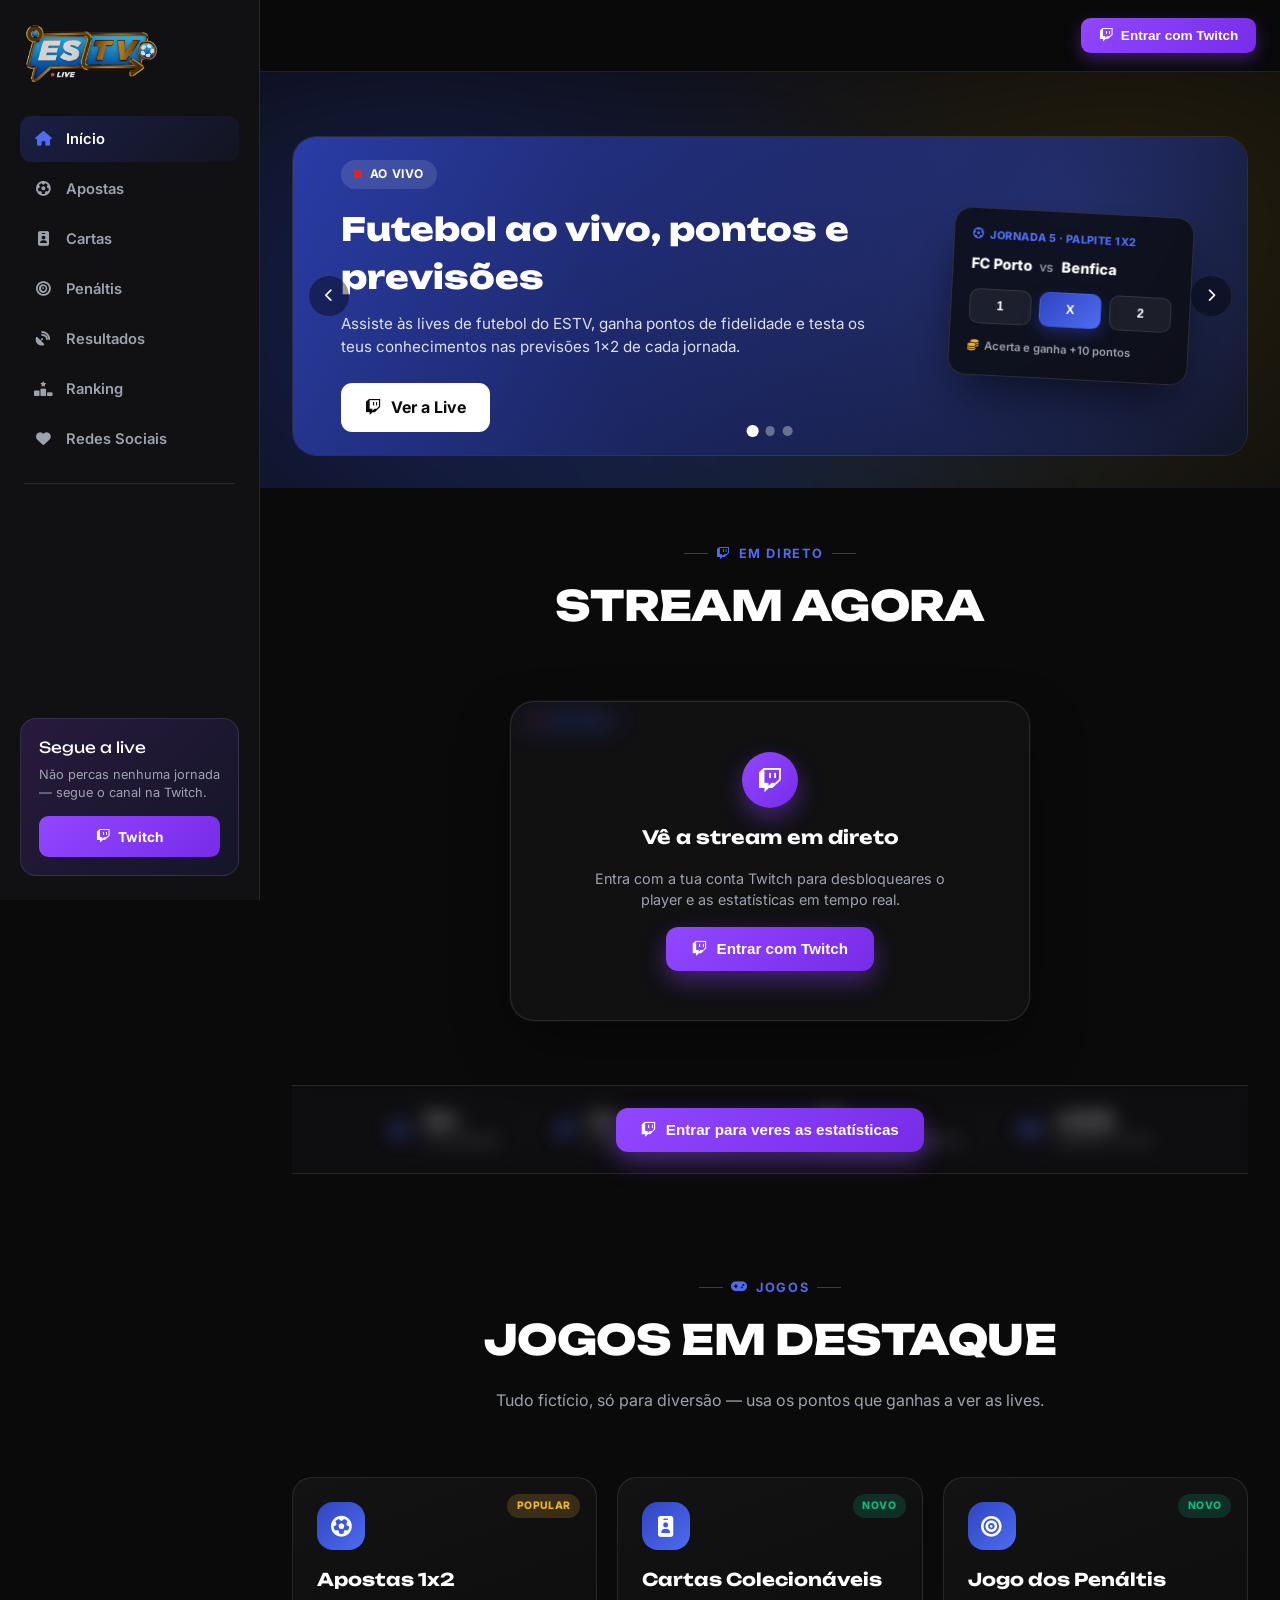
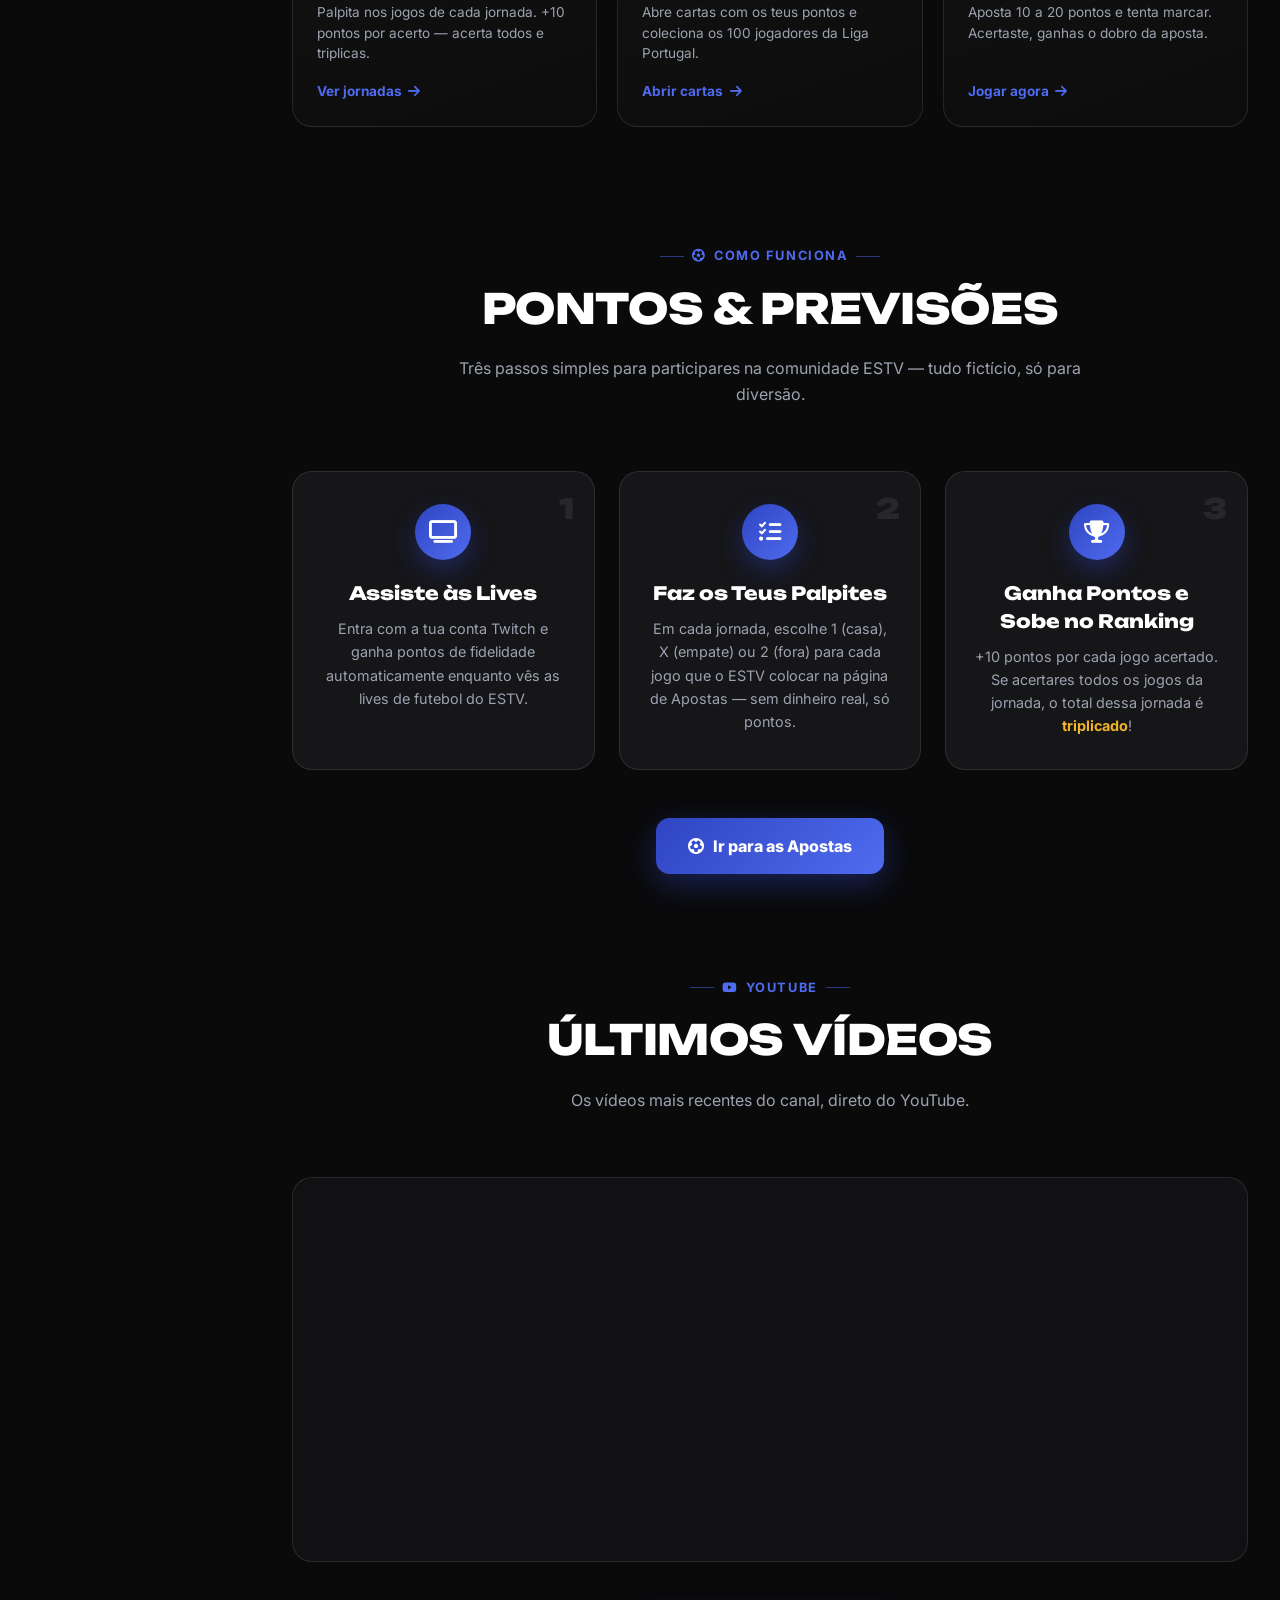
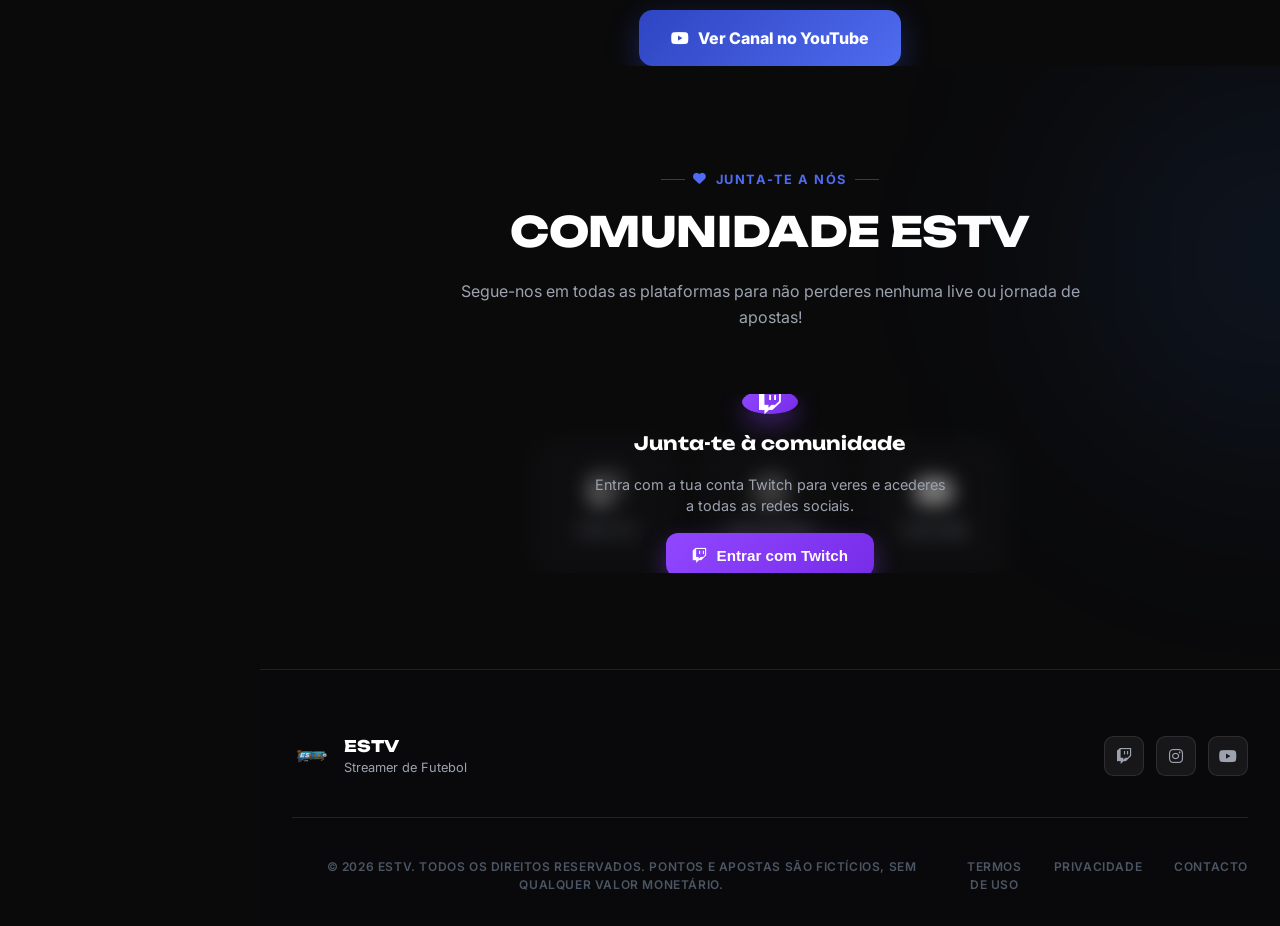
==== index.html @ 88e24d78 "Resultados: 7 dias, seleções e nomes em português - Separadores de domingo a sábado (3 dias antes e " ====
<!DOCTYPE html>
<html lang="pt">
<head>
    <meta charset="UTF-8">
    <meta name="viewport" content="width=device-width, initial-scale=1.0">
    <title>ESTV - Futebol ao Vivo</title>
    <link rel="icon" href="assets/logo-b.png">
    <link rel="stylesheet" href="style.css?v=4">
    <link rel="preconnect" href="https://fonts.googleapis.com">
    <link rel="preconnect" href="https://fonts.gstatic.com" crossorigin>
    <link href="https://fonts.googleapis.com/css2?family=Inter:wght@400;500;600;700;800;900&family=Unbounded:wght@600;700;800;900&display=swap" rel="stylesheet">
    <link rel="stylesheet" href="https://cdnjs.cloudflare.com/ajax/libs/font-awesome/6.5.0/css/all.min.css">
</head>
<body>
    <div class="app-shell">
        <!-- Menu lateral -->
        <aside class="sidebar" id="sidebar">
            <a href="index.html#home" class="sidebar-brand">
                <img src="assets/logo-a.png" alt="ESTV" class="nav-logo">
            </a>

            <nav class="sidebar-nav">
                <a href="index.html#home" class="nav-link active"><i class="fas fa-house"></i> Início</a>
                <a href="apostas.html" class="nav-link"><i class="fas fa-futbol"></i> Apostas</a>
                <a href="cartas.html" class="nav-link"><i class="fas fa-id-badge"></i> Cartas</a>
                <a href="penaltis.html" class="nav-link"><i class="fas fa-bullseye"></i> Penáltis</a>
                <a href="resultados.html" class="nav-link"><i class="fas fa-satellite-dish"></i> Resultados</a>
                <a href="ranking.html" class="nav-link"><i class="fas fa-ranking-star"></i> Ranking</a>
                <a href="index.html#social" class="nav-link"><i class="fas fa-heart"></i> Redes Sociais</a>
                <div class="sidebar-divider"></div>
                <a href="controlador.html" class="nav-link admin-only hidden"><i class="fas fa-sliders"></i> Painel de Controlo</a>
            </nav>

            <div class="sidebar-promo">
                <div class="sidebar-promo-title">Segue a live</div>
                <p class="sidebar-promo-text">Não percas nenhuma jornada — segue o canal na Twitch.</p>
                <a href="https://www.twitch.tv/edu___silva" target="_blank" class="sidebar-promo-btn"><i class="fab fa-twitch"></i> Twitch</a>
            </div>
        </aside>

        <div class="sidebar-backdrop" id="sidebarBackdrop"></div>

        <div class="app-main">
            <!-- Barra superior -->
            <header class="topbar">
                <div class="topbar-left">
                    <button class="topbar-toggle" id="sidebarToggle" aria-label="Abrir menu"><i class="fas fa-bars"></i></button>
                    <a href="index.html#home" class="topbar-brand">
                        <img src="assets/logo-a.png" alt="ESTV" class="nav-logo">
                    </a>
                </div>
                <div class="nav-auth" id="navAuth"></div>
            </header>

            <main>
                <!-- Carrossel de destaques -->
                <section id="home" class="hero">
                    <div class="hero-bg"></div>
                    <div class="container">
                        <div class="hero-carousel" id="heroCarousel">
                            <div class="carousel-track">
                                <div class="carousel-slide carousel-slide-live active">
                                    <div class="carousel-visual carousel-visual-betslip">
                                        <div class="mini-betslip">
                                            <div class="mini-betslip-header"><i class="fas fa-futbol"></i> Jornada 5 · Palpite 1x2</div>
                                            <div class="jogo-teams mini-betslip-teams">FC Porto <span class="jogo-vs">vs</span> Benfica</div>
                                            <div class="jogo-picks mini-betslip-picks">
                                                <button type="button" class="pick-btn">1</button>
                                                <button type="button" class="pick-btn pick-selected">X</button>
                                                <button type="button" class="pick-btn">2</button>
                                            </div>
                                            <div class="mini-betslip-footer"><i class="fas fa-coins"></i> Acerta e ganha +10 pontos</div>
                                        </div>
                                    </div>
                                    <div class="carousel-slide-content">
                                        <span class="carousel-eyebrow"><span class="live-dot"></span> Ao vivo</span>
                                        <h2 class="carousel-slide-title">Futebol ao vivo, pontos e previsões</h2>
                                        <p class="carousel-slide-text">Assiste às lives de futebol do ESTV, ganha pontos de fidelidade e testa os teus conhecimentos nas previsões 1x2 de cada jornada.</p>
                                        <a href="#stream" class="carousel-slide-cta"><i class="fab fa-twitch"></i> Ver a Live</a>
                                    </div>
                                </div>
                                <div class="carousel-slide carousel-slide-cartas">
                                    <div class="carousel-visual carousel-visual-cards" aria-hidden="true">
                                        <div class="mini-card mini-card-back" style="--rarity-cor:#3b82f6"><i class="fas fa-shield-halved"></i><span class="mini-card-rarity">Rara</span></div>
                                        <div class="mini-card mini-card-front" style="--rarity-cor:#f0b429"><i class="fas fa-futbol"></i><span class="mini-card-rarity">Lendária</span></div>
                                        <div class="mini-card mini-card-back2" style="--rarity-cor:#a855f7"><i class="fas fa-bolt"></i><span class="mini-card-rarity">Épica</span></div>
                                    </div>
                                    <div class="carousel-slide-content">
                                        <span class="carousel-eyebrow"><i class="fas fa-id-badge"></i> Novo</span>
                                        <h2 class="carousel-slide-title">Cartas Colecionáveis</h2>
                                        <p class="carousel-slide-text">Usa os teus pontos para abrir cartas e coleciona 100 jogadores da Liga Portugal — pode calhar numa Lendária!</p>
                                        <a href="cartas.html" class="carousel-slide-cta"><i class="fas fa-gift"></i> Abrir Cartas</a>
                                    </div>
                                </div>
                                <div class="carousel-slide carousel-slide-penaltis">
                                    <div class="carousel-visual carousel-visual-penalti" aria-hidden="true">
                                        <div class="mini-goal"><div class="mini-net"></div></div>
                                        <div class="mini-keeper">
                                            <svg viewBox="0 0 120 180">
                                                <g transform="translate(44,38) rotate(-135)">
                                                    <rect x="-5.5" y="0" width="11" height="38" rx="5.5" fill="#f0b429"/><circle cx="0" cy="40" r="7" fill="#fff"/>
                                                </g>
                                                <g transform="translate(76,38) rotate(135)">
                                                    <rect x="-5.5" y="0" width="11" height="38" rx="5.5" fill="#f0b429"/><circle cx="0" cy="40" r="7" fill="#fff"/>
                                                </g>
                                                <rect x="43" y="30" width="34" height="52" rx="14" fill="#f0b429"/>
                                                <rect x="44" y="76" width="32" height="24" rx="8" fill="#101010"/>
                                                <g transform="translate(52,98) rotate(8)">
                                                    <rect x="-6.5" y="0" width="13" height="28" rx="6" fill="#d9a066"/>
                                                    <g transform="translate(0,28) rotate(-6)"><rect x="-5.5" y="0" width="11" height="24" rx="5" fill="#d9a066"/><rect x="-6" y="22" width="12" height="8" rx="3" fill="#111"/></g>
                                                </g>
                                                <g transform="translate(68,98) rotate(-8)">
                                                    <rect x="-6.5" y="0" width="13" height="28" rx="6" fill="#d9a066"/>
                                                    <g transform="translate(0,28) rotate(6)"><rect x="-5.5" y="0" width="11" height="24" rx="5" fill="#d9a066"/><rect x="-6" y="22" width="12" height="8" rx="3" fill="#111"/></g>
                                                </g>
                                                <circle cx="60" cy="16" r="13" fill="#d9a066"/>
                                                <path d="M 47 11 Q 60 -2 73 11 Q 73 4 60 2 Q 47 4 47 11 Z" fill="#2b1a10"/>
                                            </svg>
                                        </div>
                                        <div class="mini-striker" style="--jersey-color:#2f45c2">
                                            <svg viewBox="0 0 120 180">
                                                <g transform="translate(42,42) rotate(-100)">
                                                    <rect x="-5" y="0" width="10" height="24" rx="5" fill="#d9a066"/>
                                                    <g transform="translate(0,24) rotate(15)"><rect x="-4.5" y="0" width="9" height="22" rx="4.5" fill="#d9a066"/></g>
                                                </g>
                                                <g transform="translate(76,42) rotate(95)">
                                                    <rect x="-5" y="0" width="10" height="24" rx="5" fill="#d9a066"/>
                                                    <g transform="translate(0,24) rotate(-10)"><rect x="-4.5" y="0" width="9" height="22" rx="4.5" fill="#d9a066"/></g>
                                                </g>
                                                <rect x="45" y="34" width="30" height="48" rx="14" fill="var(--jersey-color)" transform="rotate(12 60 58)"/>
                                                <rect x="45" y="76" width="30" height="24" rx="8" fill="#1a1a1a" transform="rotate(6 60 88)"/>
                                                <g transform="translate(54,92) rotate(15)">
                                                    <rect x="-6.5" y="0" width="13" height="30" rx="6" fill="#d9a066"/>
                                                    <g transform="translate(0,30) rotate(5)">
                                                        <rect x="-5.5" y="0" width="11" height="26" rx="5" fill="#d9a066"/>
                                                        <rect x="-6" y="24" width="12" height="8" rx="3" fill="#111"/>
                                                    </g>
                                                </g>
                                                <g transform="translate(68,90) rotate(-75)">
                                                    <rect x="-6.5" y="0" width="13" height="30" rx="6" fill="#d9a066"/>
                                                    <g transform="translate(0,30) rotate(20)">
                                                        <rect x="-5.5" y="0" width="11" height="26" rx="5" fill="#d9a066"/>
                                                        <rect x="-6" y="24" width="13" height="9" rx="3" fill="#111"/>
                                                    </g>
                                                </g>
                                                <circle cx="64" cy="18" r="13" fill="#d9a066" transform="rotate(8 60 58)"/>
                                                <path d="M 51 13 Q 64 0 77 13 Q 77 6 64 4 Q 51 6 51 13 Z" fill="#2b1a10" transform="rotate(8 60 58)"/>
                                            </svg>
                                        </div>
                                        <div class="mini-ball"></div>
                                    </div>
                                    <div class="carousel-slide-content">
                                        <span class="carousel-eyebrow"><i class="fas fa-bullseye"></i> Novo</span>
                                        <h2 class="carousel-slide-title">Jogo dos Penáltis</h2>
                                        <p class="carousel-slide-text">Aposta entre 10 e 20 pontos, escolhe a camisola do jogador e tenta marcar o penálti. Acertaste? Ganhas o dobro!</p>
                                        <a href="penaltis.html" class="carousel-slide-cta"><i class="fas fa-shoe-prints"></i> Jogar Agora</a>
                                    </div>
                                </div>
                            </div>
                            <div class="carousel-arrows">
                                <button type="button" id="carouselPrev" aria-label="Destaque anterior"><i class="fas fa-chevron-left"></i></button>
                                <button type="button" id="carouselNext" aria-label="Destaque seguinte"><i class="fas fa-chevron-right"></i></button>
                            </div>
                            <div class="carousel-dots" id="carouselDots"></div>
                        </div>
                    </div>
                </section>

                <!-- Live Stream -->
                <section id="stream" class="games-section">
                    <div class="container">
                        <div class="section-header">
                            <span class="section-eyebrow"><i class="fab fa-twitch"></i> Em Direto</span>
                            <h2 class="section-title">Stream Agora</h2>
                        </div>

                        <div class="hero-grid" style="grid-template-columns: 1fr; max-width: 900px; margin: 0 auto; justify-items: center;">
                            <div class="stream-panel hero-gate" data-gate>
                                <div class="gate-content">
                                    <div class="live-badge" id="liveBadge">
                                        <span class="live-dot"></span>
                                        <span id="liveText">AO VIVO EM BREVE</span>
                                    </div>
                                    <div class="stream-placeholder" id="streamContainer">
                                        <div id="twitch-embed-container"></div>
                                        <!-- Offline Card Overlay -->
                                        <div class="offline-card" id="offlineCard">
                                            <img src="assets/logo-b.png" alt="ESTV Offline" class="offline-card-image">
                                            <div class="offline-card-content">
                                                <div class="offline-indicator">
                                                    <div class="offline-dot"></div>
                                                    <span>Stream Offline</span>
                                                </div>
                                                <p class="offline-text">
                                                    A stream começa em breve. Segue-me na Twitch!
                                                </p>
                                            </div>
                                        </div>
                                    </div>
                                </div>
                                <div class="gate-overlay">
                                    <div class="gate-icon"><i class="fab fa-twitch"></i></div>
                                    <h3 class="gate-title">Vê a stream em direto</h3>
                                    <p class="gate-text">Entra com a tua conta Twitch para desbloqueares o player e as estatísticas em tempo real.</p>
                                    <button class="gate-login-btn"><i class="fab fa-twitch"></i> Entrar com Twitch</button>
                                </div>
                            </div>
                        </div>

                        <!-- Live Stats Ticker -->
                        <div class="hero-ticker" data-gate>
                            <div class="gate-content">
                                <div class="ticker-grid">
                                    <div class="ticker-item">
                                        <i class="fas fa-users"></i>
                                        <div>
                                            <span class="ticker-value" id="followerCount">+--</span>
                                            <span class="ticker-label">Followers</span>
                                        </div>
                                    </div>
                                    <div class="ticker-divider"></div>
                                    <div class="ticker-item">
                                        <i class="fas fa-coins"></i>
                                        <div>
                                            <span class="ticker-value" id="totalPointsStat">--</span>
                                            <span class="ticker-label">Pontos Distribuídos</span>
                                        </div>
                                    </div>
                                    <div class="ticker-divider"></div>
                                    <div class="ticker-item">
                                        <i class="fas fa-futbol"></i>
                                        <div>
                                            <span class="ticker-value" id="jornadasStat">--</span>
                                            <span class="ticker-label">Jornadas Realizadas</span>
                                        </div>
                                    </div>
                                    <div class="ticker-divider"></div>
                                    <div class="ticker-item">
                                        <i class="fas fa-gamepad"></i>
                                        <div>
                                            <span class="ticker-value" data-target="600">+600</span>
                                            <span class="ticker-label">Horas Ao Vivo</span>
                                        </div>
                                    </div>
                                </div>
                            </div>
                            <div class="gate-overlay">
                                <button class="gate-login-btn"><i class="fab fa-twitch"></i> Entrar para veres as estatísticas</button>
                            </div>
                        </div>
                    </div>
                </section>

                <!-- Jogos em Destaque -->
                <section id="jogos" class="offers">
                    <div class="container">
                        <div class="section-header">
                            <span class="section-eyebrow"><i class="fas fa-gamepad"></i> Jogos</span>
                            <h2 class="section-title">Jogos em Destaque</h2>
                            <p class="section-description">Tudo fictício, só para diversão — usa os pontos que ganhas a ver as lives.</p>
                        </div>

                        <div class="offer-grid">
                            <a href="apostas.html" class="offer-card">
                                <span class="offer-card-badge hot">Popular</span>
                                <div class="offer-card-icon"><i class="fas fa-futbol"></i></div>
                                <h3 class="offer-card-title">Apostas 1x2</h3>
                                <p class="offer-card-text">Palpita nos jogos de cada jornada. +10 pontos por acerto — acerta todos e triplicas.</p>
                                <span class="offer-card-cta">Ver jornadas <i class="fas fa-arrow-right"></i></span>
                            </a>
                            <a href="cartas.html" class="offer-card">
                                <span class="offer-card-badge novo">Novo</span>
                                <div class="offer-card-icon"><i class="fas fa-id-badge"></i></div>
                                <h3 class="offer-card-title">Cartas Colecionáveis</h3>
                                <p class="offer-card-text">Abre cartas com os teus pontos e coleciona os 100 jogadores da Liga Portugal.</p>
                                <span class="offer-card-cta">Abrir cartas <i class="fas fa-arrow-right"></i></span>
                            </a>
                            <a href="penaltis.html" class="offer-card">
                                <span class="offer-card-badge novo">Novo</span>
                                <div class="offer-card-icon"><i class="fas fa-bullseye"></i></div>
                                <h3 class="offer-card-title">Jogo dos Penáltis</h3>
                                <p class="offer-card-text">Aposta 10 a 20 pontos e tenta marcar. Acertaste, ganhas o dobro da aposta.</p>
                                <span class="offer-card-cta">Jogar agora <i class="fas fa-arrow-right"></i></span>
                            </a>
                        </div>
                    </div>
                </section>

                <!-- Como Funciona Section -->
                <section id="como-funciona" class="offers">
                    <div class="container">
                        <div class="section-header">
                            <span class="section-eyebrow"><i class="fas fa-futbol"></i> Como Funciona</span>
                            <h2 class="section-title">Pontos & Previsões</h2>
                            <p class="section-description">
                                Três passos simples para participares na comunidade ESTV — tudo fictício, só para diversão.
                            </p>
                        </div>

                        <div class="how-grid">
                            <div class="how-card">
                                <div class="how-card-number">1</div>
                                <div class="how-card-icon"><i class="fas fa-tv"></i></div>
                                <h3 class="how-card-title">Assiste às Lives</h3>
                                <p class="how-card-text">Entra com a tua conta Twitch e ganha pontos de fidelidade automaticamente enquanto vês as lives de futebol do ESTV.</p>
                            </div>
                            <div class="how-card">
                                <div class="how-card-number">2</div>
                                <div class="how-card-icon"><i class="fas fa-list-check"></i></div>
                                <h3 class="how-card-title">Faz os Teus Palpites</h3>
                                <p class="how-card-text">Em cada jornada, escolhe 1 (casa), X (empate) ou 2 (fora) para cada jogo que o ESTV colocar na página de Apostas — sem dinheiro real, só pontos.</p>
                            </div>
                            <div class="how-card">
                                <div class="how-card-number">3</div>
                                <div class="how-card-icon"><i class="fas fa-trophy"></i></div>
                                <h3 class="how-card-title">Ganha Pontos e Sobe no Ranking</h3>
                                <p class="how-card-text">+10 pontos por cada jogo acertado. Se acertares todos os jogos da jornada, o total dessa jornada é <strong>triplicado</strong>!</p>
                            </div>
                        </div>

                        <div class="how-cta">
                            <a href="apostas.html" class="cta-button-link"><i class="fas fa-futbol"></i> Ir para as Apostas</a>
                        </div>
                    </div>
                </section>

                <!-- Últimos Vídeos -->
                <section id="videos" class="offers">
                    <div class="container">
                        <div class="section-header">
                            <span class="section-eyebrow"><i class="fab fa-youtube"></i> YouTube</span>
                            <h2 class="section-title">Últimos Vídeos</h2>
                            <p class="section-description">Os vídeos mais recentes do canal, direto do YouTube.</p>
                        </div>

                        <div class="videos-embed-wrap">
                            <iframe src="https://www.youtube.com/embed/videoseries?list=UU0XwiKmPCLXgMWRV7sjB0vA" title="Últimos vídeos do ESTV" allow="accelerometer; autoplay; clipboard-write; encrypted-media; gyroscope; picture-in-picture" allowfullscreen loading="lazy"></iframe>
                        </div>

                        <div class="how-cta">
                            <a href="https://www.youtube.com/@edusilva_3" target="_blank" class="cta-button-link"><i class="fab fa-youtube"></i> Ver Canal no YouTube</a>
                        </div>
                    </div>
                </section>

                <!-- Social Section -->
                <section id="social" class="social">
                    <div class="container">
                        <div class="section-header">
                            <span class="section-eyebrow"><i class="fas fa-heart"></i> Junta-te a Nós</span>
                            <h2 class="section-title">Comunidade ESTV</h2>
                            <p class="section-description">
                                Segue-nos em todas as plataformas para não perderes nenhuma live ou jornada de apostas!
                            </p>
                        </div>

                        <div class="social-gate" data-gate>
                            <div class="gate-content">
                                <div class="social-grid">
                                    <a href="https://www.twitch.tv/edu___silva" target="_blank" class="social-card twitch">
                                        <i class="fab fa-twitch"></i>
                                        <span>Twitch</span>
                                    </a>

                                    <a href="https://www.instagram.com/edu_silva_3/" target="_blank" class="social-card instagram">
                                        <i class="fab fa-instagram"></i>
                                        <span>Instagram</span>
                                    </a>

                                    <a href="https://www.youtube.com/@edusilva_3" target="_blank" class="social-card youtube">
                                        <i class="fab fa-youtube"></i>
                                        <span>YouTube</span>
                                    </a>
                                </div>
                            </div>
                            <div class="gate-overlay">
                                <div class="gate-icon"><i class="fab fa-twitch"></i></div>
                                <h3 class="gate-title">Junta-te à comunidade</h3>
                                <p class="gate-text">Entra com a tua conta Twitch para veres e acederes a todas as redes sociais.</p>
                                <button class="gate-login-btn"><i class="fab fa-twitch"></i> Entrar com Twitch</button>
                            </div>
                        </div>
                    </div>
                </section>

                <!-- Footer -->
                <footer class="footer">
                    <div class="container">
                        <div class="footer-top">
                            <div class="footer-brand">
                                <img src="assets/logo-b.png" alt="ESTV">
                                <div>
                                    <div class="footer-brand-name">ESTV</div>
                                    <div class="footer-brand-tagline">Streamer de Futebol</div>
                                </div>
                            </div>
                            <div class="footer-social">
                                <a href="https://www.twitch.tv/edu___silva" target="_blank" aria-label="Twitch"><i class="fab fa-twitch"></i></a>
                                <a href="https://www.instagram.com/edu_silva_3/" target="_blank" aria-label="Instagram"><i class="fab fa-instagram"></i></a>
                                <a href="https://www.youtube.com/@edusilva_3" target="_blank" aria-label="YouTube"><i class="fab fa-youtube"></i></a>
                            </div>
                        </div>

                        <div class="footer-content">
                            <div class="footer-bottom">
                                <p>© 2026 ESTV. Todos os direitos reservados. Pontos e apostas são fictícios, sem qualquer valor monetário.</p>
                                <div class="footer-links">
                                    <a href="#">Termos de Uso</a>
                                    <a href="#">Privacidade</a>
                                    <a href="contacto.html">Contacto</a>
                                </div>
                            </div>
                        </div>
                    </div>
                </footer>
            </main>
        </div>
    </div>

    <script src="script.js?v=3"></script>
    <script src="estv-config.js?v=1"></script>
    <script src="estv-data.js?v=5"></script>
    <script src="twitch-auth.js?v=3"></script>
</body>
</html>
---- style.css ----
/* Variables */
:root {
  --primary-dark: #0a0a0b;
  --secondary-dark: #111013;
  --blue-accent: #2f45c2;
  --blue-light: #4f6bef;
  --green-accent: #10b981;
  --orange-accent: #f97316;
  --gold-accent: #f0b429;
  --gray-text: #9ca3af;
  --gray-light: #f3f4f6;
  --border-color: rgba(255, 255, 255, 0.1);
  --shadow-glow: 0 0 50px rgba(47, 69, 194, 0.2);
  --font-display: 'Unbounded', 'Inter', sans-serif;
  --font-body: 'Inter', -apple-system, BlinkMacSystemFont, sans-serif;
}

/* Reset */
* {
  margin: 0;
  padding: 0;
  box-sizing: border-box;
}

body {
  font-family: var(--font-body);
  background-color: var(--primary-dark);
  color: white;
  line-height: 1.5;
  overflow-x: hidden;
}

h1, h2, h3,
.hero-title, .section-title, .nav-title,
.contact-title, .games-hero-title {
  font-family: var(--font-display);
}

/* Container */
.container {
  max-width: 1280px;
  margin: 0 auto;
  padding: 0 1rem;
}

@media (min-width: 640px) {
  .container {
    padding: 0 1.5rem;
  }
}

@media (min-width: 1024px) {
  .container {
    padding: 0 2rem;
  }
}

/* Navigation */
.navbar {
  position: fixed;
  top: 0;
  width: 100%;
  z-index: 1000;
  background: rgba(10, 10, 11, 0.8);
  backdrop-filter: blur(12px);
  border-bottom: 1px solid var(--border-color);
}

.nav-container {
  max-width: 1280px;
  margin: 0 auto;
  padding: 0 1.5rem;
  display: flex;
  align-items: center;
  justify-content: space-between;
  height: 80px;
}

.nav-brand {
  display: flex;
  align-items: center;
  gap: 0.75rem;
}

.nav-logo {
  width: 40px;
  height: 40px;
  border-radius: 0.5rem;
}

.nav-title {
  font-size: 1.1rem;
  font-weight: 800;
  letter-spacing: -0.02em;
  text-transform: uppercase;
}

.nav-menu {
  display: none;
  align-items: center;
  gap: 2rem;
}

.nav-menu.active {
  display: flex;
  position: absolute;
  top: 80px;
  left: 0;
  right: 0;
  background: var(--primary-dark);
  flex-direction: column;
  padding: 1rem 1.5rem 1.5rem;
  border-bottom: 1px solid var(--border-color);
  gap: 1rem;
  animation: fadeIn 0.2s ease;
}

.nav-menu.active .nav-link {
  font-size: 1.125rem;
  padding: 0.5rem 0;
}

@media (min-width: 768px) {
  .nav-menu {
    display: flex !important;
    position: static;
    flex-direction: row;
    padding: 0;
    border-bottom: none;
    gap: 2rem;
    background: transparent;
  }
}

.nav-link {
  color: white;
  text-decoration: none;
  transition: color 0.2s;
  position: relative;
}

.nav-link:hover {
  color: var(--blue-light);
}

.nav-link.active {
  color: var(--blue-light);
}

.nav-link.active::after {
  content: '';
  position: absolute;
  bottom: -4px;
  left: 0;
  right: 0;
  height: 2px;
  background: var(--blue-light);
  border-radius: 2px;
}

@media (max-width: 767px) {
  .nav-link.active::after {
    display: none;
  }
}

.nav-toggle {
  display: block;
  background: none;
  border: none;
  color: white;
  font-size: 1.25rem;
  cursor: pointer;
  padding: 0.5rem;
  transition: transform 0.2s;
}

.nav-toggle:hover {
  transform: scale(1.1);
}

@media (min-width: 768px) {
  .nav-toggle {
    display: none;
  }
}

/* Hero */
.hero {
  position: relative;
  padding-top: 2.5rem;
  padding-bottom: 0;
  overflow: hidden;
}

.hero-bg {
  position: absolute;
  top: -10%;
  left: 50%;
  transform: translateX(-50%);
  width: 140%;
  height: 900px;
  background:
    radial-gradient(circle at 25% 30%, rgba(47, 69, 194, 0.35), transparent 45%),
    radial-gradient(circle at 75% 20%, rgba(251, 191, 36, 0.12), transparent 40%),
    radial-gradient(circle at 50% 60%, rgba(59, 130, 246, 0.18), transparent 50%);
  filter: blur(90px);
  pointer-events: none;
}

.hero-grid {
  display: grid;
  grid-template-columns: 1fr;
  gap: 3rem;
  align-items: center;
  position: relative;
  z-index: 1;
  padding-bottom: 4rem;
}

@media (min-width: 1024px) {
  .hero-grid {
    grid-template-columns: 1.05fr 1fr;
    gap: 2rem;
  }
}

.live-badge {
  display: inline-flex;
  align-items: center;
  gap: 0.6rem;
  background: rgba(47, 69, 194, 0.12);
  border: 1px solid rgba(47, 69, 194, 0.3);
  padding: 0.45rem 1.1rem;
  border-radius: 9999px;
  color: var(--blue-light);
  font-size: 0.8rem;
  font-weight: 700;
  text-transform: uppercase;
  letter-spacing: 0.05em;
  margin-bottom: 1.75rem;
  transition: all 0.3s ease;
}

.live-badge.live-active {
  background: rgba(220, 38, 38, 0.15);
  border-color: rgba(220, 38, 38, 0.35);
  color: #fca5a5;
  box-shadow: 0 0 24px rgba(220, 38, 38, 0.35);
}

.live-dot {
  position: relative;
  display: flex;
  width: 0.5rem;
  height: 0.5rem;
}

.live-dot::before {
  content: '';
  position: absolute;
  inset: 0;
  background: #ef4444;
  border-radius: 50%;
  animation: ping 1s cubic-bezier(0, 0, 0.2, 1) infinite;
}

.live-dot::after {
  content: '';
  position: relative;
  display: block;
  width: 0.5rem;
  height: 0.5rem;
  background: #dc2626;
  border-radius: 50%;
}

.hero-title {
  font-size: 2.4rem;
  font-weight: 800;
  line-height: 1.08;
  letter-spacing: -0.02em;
  margin-bottom: 1.5rem;
  text-transform: uppercase;
}

@media (min-width: 768px) {
  .hero-title {
    font-size: 3.4rem;
  }
}

@media (min-width: 1024px) {
  .hero-title {
    font-size: 4rem;
  }
}

.gradient-text {
  background: linear-gradient(100deg, var(--blue-light) 0%, var(--gold-accent) 100%);
  -webkit-background-clip: text;
  background-clip: text;
  color: transparent;
}

.hero-description {
  color: var(--gray-text);
  font-size: 1.1rem;
  line-height: 1.65;
  margin-bottom: 2rem;
  max-width: 32rem;
}

.hero-actions {
  display: flex;
  align-items: center;
  gap: 1rem;
  flex-wrap: wrap;
}

.cta-button {
  display: inline-flex;
  align-items: center;
  gap: 0.6rem;
  background: linear-gradient(135deg, var(--blue-accent), var(--blue-light));
  color: white;
  padding: 1.05rem 2.1rem;
  border: none;
  border-radius: 0.85rem;
  font-weight: 800;
  font-size: 1.05rem;
  cursor: pointer;
  transition: all 0.25s ease;
  box-shadow: 0 10px 30px rgba(47, 69, 194, 0.4);
}

.cta-button:hover {
  transform: translateY(-3px);
  box-shadow: 0 16px 36px rgba(47, 69, 194, 0.5);
}

.cta-button i {
  transition: transform 0.2s;
}

.cta-button:hover i {
  transform: translateX(4px);
}

.cta-secondary {
  display: inline-flex;
  align-items: center;
  gap: 0.6rem;
  background: rgba(255, 255, 255, 0.06);
  border: 1px solid var(--border-color);
  color: #fff;
  padding: 1.05rem 1.75rem;
  border-radius: 0.85rem;
  font-weight: 700;
  font-size: 0.95rem;
  cursor: pointer;
  text-decoration: none;
  transition: all 0.25s ease;
}

.cta-secondary:hover {
  background: rgba(255, 255, 255, 0.12);
  transform: translateY(-3px);
}

/* Stream Panel */

.stream-panel {
  position: relative;
  border-radius: 1.5rem;
  overflow: hidden;
  border: 1px solid var(--border-color);
  background: rgba(24, 24, 27, 0.5);
  backdrop-filter: blur(8px);
  box-shadow: 0 25px 60px -12px rgba(0, 0, 0, 0.5), 0 0 0 1px rgba(255, 255, 255, 0.04);
  width: 100%;
  max-width: 520px;
  height: 320px;
  transition: box-shadow 0.4s ease;
}

.stream-panel::before {
  content: '';
  position: absolute;
  inset: -1px;
  border-radius: 1.5rem;
  padding: 1px;
  background: linear-gradient(135deg, rgba(47, 69, 194, 0.5), rgba(251, 191, 36, 0.2), transparent 60%);
  -webkit-mask: linear-gradient(#fff 0 0) content-box, linear-gradient(#fff 0 0);
  -webkit-mask-composite: xor;
  mask-composite: exclude;
  pointer-events: none;
  z-index: 2;
}

/* Hero Live Ticker */
.hero-ticker {
  position: relative;
  z-index: 1;
  border-top: 1px solid var(--border-color);
  border-bottom: 1px solid var(--border-color);
  background: rgba(17, 16, 19, 0.6);
  backdrop-filter: blur(6px);
}

.ticker-grid {
  display: grid;
  grid-template-columns: repeat(2, 1fr);
  gap: 1.5rem 0;
  padding: 1.75rem 0;
}

@media (min-width: 768px) {
  .ticker-grid {
    grid-template-columns: repeat(7, auto);
    justify-content: center;
    align-items: center;
    gap: 0;
    padding: 1.5rem 0;
  }
}

.ticker-item {
  display: flex;
  align-items: center;
  justify-content: center;
  gap: 0.75rem;
  padding: 0 1.75rem;
}

.ticker-item i {
  color: var(--blue-light);
  font-size: 1.15rem;
}

.ticker-item div {
  display: flex;
  flex-direction: column;
}

.ticker-value {
  font-family: var(--font-display);
  font-size: 1.15rem;
  font-weight: 700;
  color: #fff;
  line-height: 1.2;
}

.ticker-label {
  font-size: 0.7rem;
  color: var(--gray-text);
  text-transform: uppercase;
  letter-spacing: 0.06em;
  font-weight: 700;
}

.ticker-divider {
  display: none;
  width: 1px;
  height: 2rem;
  background: var(--border-color);
}

@media (min-width: 768px) {
  .ticker-divider {
    display: block;
  }
}


.stream-placeholder {
  position: relative;
  width: 100%;
  height: 100%;
  min-height: unset; 
  padding: 0;
}


/* Remove old stream-offline styles - replaced by offline-card */

#twitch-embed-container {
  position: relative;
  width: 100%;
  height: 100%;
  border-radius: 1.5rem;
  overflow: hidden;
  z-index: 1;
}

#twitch-embed-container iframe {
  width: 100%;
  height: 100%;
  border: none;
  z-index: 1;
}

/* Offline Card Overlay */
.offline-card {
  position: absolute;
  top: 0;
  left: 0;
  width: 100%;
  height: 100%;
  background: linear-gradient(135deg, var(--secondary-dark) 0%, var(--primary-dark) 100%);
  border-radius: 1.5rem;
  display: flex;
  flex-direction: column;
  align-items: center;
  justify-content: center;
  z-index: 100;
  opacity: 0;
  visibility: hidden;
  transition: opacity 0.4s ease, visibility 0.4s ease;
  overflow: hidden;
  pointer-events: auto;
}

.offline-card.visible {
  opacity: 1;
  visibility: visible;
}

.offline-card-image {
  width: 120px;
  height: 120px;
  border-radius: 50%;
  object-fit: cover;
  border: 4px solid var(--blue-accent);
  box-shadow: 0 0 30px rgba(47, 69, 194, 0.4);
  margin-bottom: 1.5rem;
  animation: float 3s ease-in-out infinite;
}

@keyframes float {
  0%, 100% {
    transform: translateY(0);
  }
  50% {
    transform: translateY(-10px);
  }
}

.offline-card-content {
  text-align: center;
  padding: 0 1.5rem;
}

.offline-indicator {
  display: flex;
  align-items: center;
  justify-content: center;
  gap: 0.75rem;
  margin-bottom: 0.75rem;
}

.offline-dot {
  width: 0.75rem;
  height: 0.75rem;
  background: #6b7280;
  border-radius: 50%;
  animation: pulse 2s cubic-bezier(0.4, 0, 0.6, 1) infinite;
}

.offline-indicator span {
  font-size: 1.125rem;
  font-weight: 800;
  text-transform: uppercase;
  letter-spacing: 0.1em;
  color: #9ca3af;
}

.offline-text {
  color: var(--gray-text);
  max-width: 18rem;
  font-size: 0.875rem;
  line-height: 1.5;
}

/* Section header (reused across sections) */
.section-header {
  text-align: center;
  margin-bottom: 4rem;
}

.section-eyebrow {
  display: inline-flex;
  align-items: center;
  gap: 0.5rem;
  color: var(--blue-light);
  font-size: 0.8rem;
  font-weight: 700;
  text-transform: uppercase;
  letter-spacing: 0.12em;
  margin-bottom: 0.75rem;
}

.section-eyebrow::before,
.section-eyebrow::after {
  content: '';
  width: 1.5rem;
  height: 1px;
  background: var(--blue-light);
  opacity: 0.5;
}

.section-title {
  font-family: var(--font-display);
  font-size: 2rem;
  font-weight: 800;
  margin-bottom: 1rem;
  text-transform: uppercase;
  letter-spacing: -0.01em;
}

@media (min-width: 768px) {
  .section-title {
    font-size: 2.6rem;
  }
}

.section-description {
  color: var(--gray-text);
  max-width: 42rem;
  margin: 0 auto;
  line-height: 1.6;
}

/* Como Funciona */
#como-funciona {
  padding: 6rem 0;
  background: var(--primary-dark);
}

.how-grid {
  display: grid;
  grid-template-columns: 1fr;
  gap: 1.5rem;
  max-width: 1000px;
  margin: 0 auto;
}

@media (min-width: 768px) {
  .how-grid {
    grid-template-columns: repeat(3, 1fr);
  }
}

.how-card {
  position: relative;
  background: rgba(24, 24, 27, 0.9);
  border: 1px solid var(--border-color);
  border-radius: 1.25rem;
  padding: 2rem 1.75rem;
  text-align: center;
  transition: all 0.3s ease;
}

.how-card:hover {
  transform: translateY(-6px);
  border-color: rgba(47, 69, 194, 0.5);
  box-shadow: 0 20px 40px rgba(0, 0, 0, 0.3);
}

.how-card-number {
  position: absolute;
  top: 1rem;
  right: 1.25rem;
  font-family: var(--font-display);
  font-size: 1.75rem;
  font-weight: 900;
  color: rgba(255, 255, 255, 0.08);
}

.how-card-icon {
  width: 3.5rem;
  height: 3.5rem;
  margin: 0 auto 1.25rem;
  border-radius: 50%;
  background: linear-gradient(135deg, var(--blue-accent), var(--blue-light));
  display: flex;
  align-items: center;
  justify-content: center;
  font-size: 1.4rem;
  color: #fff;
  box-shadow: 0 10px 24px rgba(47, 69, 194, 0.4);
}

.how-card-title {
  font-size: 1.15rem;
  font-weight: 800;
  margin-bottom: 0.6rem;
  color: #fff;
}

.how-card-text {
  color: var(--gray-text);
  font-size: 0.9rem;
  line-height: 1.6;
}

.how-card-text strong {
  color: var(--gold-accent);
}

.how-cta {
  text-align: center;
  margin-top: 3rem;
}

.cta-button-link {
  display: inline-flex;
  align-items: center;
  gap: 0.6rem;
  background: linear-gradient(135deg, var(--blue-accent), var(--blue-light));
  color: white;
  padding: 1rem 2rem;
  border-radius: 0.85rem;
  font-weight: 800;
  font-size: 1rem;
  text-decoration: none;
  transition: all 0.25s ease;
  box-shadow: 0 10px 30px rgba(47, 69, 194, 0.4);
}

.cta-button-link:hover {
  transform: translateY(-3px);
  box-shadow: 0 16px 36px rgba(47, 69, 194, 0.5);
}

/* Social */
.social {
  padding: 6rem 0;
  position: relative;
  overflow: hidden;
  background: var(--primary-dark);
}

.social::before {
  content: '';
  position: absolute;
  right: 0;
  top: 0;
  width: 24rem;
  height: 24rem;
  background: rgba(59, 130, 246, 0.1);
  filter: blur(120px);
  border-radius: 50%;
  margin-right: -12rem;
  pointer-events: none;
}

.social-grid {
  display: flex;
  flex-wrap: wrap;
  justify-content: center;
  gap: 1.5rem;
  margin-top: 3rem;
}

.social-card {
  display: flex;
  flex-direction: column;
  align-items: center;
  justify-content: center;
  gap: 0.75rem;
  padding: 2rem 1.5rem;
  background: rgba(24, 24, 27, 0.9);
  border: 1px solid var(--border-color);
  border-radius: 1.25rem;
  text-decoration: none;
  color: white;
  transition: all 0.3s ease;
  min-width: 140px;
  position: relative;
  overflow: hidden;
}

.social-card::before {
  content: '';
  position: absolute;
  inset: 0;
  opacity: 0;
  transition: opacity 0.3s ease;
  pointer-events: none;
}

.social-card.twitch::before { background: radial-gradient(circle at 50% 0%, rgba(145, 70, 255, 0.35), transparent 70%); }
.social-card.instagram::before { background: radial-gradient(circle at 50% 0%, rgba(228, 64, 95, 0.35), transparent 70%); }
.social-card.youtube::before { background: radial-gradient(circle at 50% 0%, rgba(255, 0, 0, 0.35), transparent 70%); }

.social-card:hover {
  transform: translateY(-6px);
  border-color: rgba(255, 255, 255, 0.25);
  box-shadow: 0 16px 32px rgba(0, 0, 0, 0.35);
}

.social-card:hover::before {
  opacity: 1;
}

.social-card i {
  position: relative;
  font-size: 2.1rem;
  transition: color 0.2s, transform 0.3s;
}

.social-card:hover i {
  transform: scale(1.12);
}

.social-card span {
  position: relative;
  font-size: 0.8rem;
  font-weight: 800;
  text-transform: uppercase;
  letter-spacing: 0.06em;
  color: var(--gray-text);
  transition: color 0.2s;
}

.social-card:hover span {
  color: white;
}

.social-card.twitch:hover i {
  color: #9146ff;
}

.social-card.instagram:hover i {
  color: #e4405f;
}

.social-card.youtube:hover i {
  color: #ff0000;
}

/* Footer */
.footer {
  padding-top: 4rem;
  border-top: 1px solid var(--border-color);
  background: #09090b;
}

.footer-top {
  display: flex;
  flex-wrap: wrap;
  align-items: center;
  justify-content: space-between;
  gap: 1.5rem;
  padding-bottom: 2.5rem;
  border-bottom: 1px solid var(--border-color);
}

.footer-brand {
  display: flex;
  align-items: center;
  gap: 0.75rem;
}

.footer-brand img {
  width: 40px;
  height: 40px;
  border-radius: 0.5rem;
}

.footer-brand-name {
  font-family: var(--font-display);
  font-weight: 800;
  font-size: 1rem;
  text-transform: uppercase;
  letter-spacing: -0.01em;
}

.footer-brand-tagline {
  color: var(--gray-text);
  font-size: 0.8rem;
}

.footer-social {
  display: flex;
  gap: 0.75rem;
}

.footer-social a {
  width: 2.5rem;
  height: 2.5rem;
  border-radius: 0.6rem;
  background: rgba(255, 255, 255, 0.06);
  border: 1px solid var(--border-color);
  color: var(--gray-text);
  display: flex;
  align-items: center;
  justify-content: center;
  text-decoration: none;
  transition: all 0.2s;
}

.footer-social a:hover {
  color: #fff;
  background: rgba(47, 69, 194, 0.25);
  border-color: rgba(47, 69, 194, 0.4);
}

.footer-content {
  display: flex;
  flex-direction: column;
  align-items: center;
  gap: 2rem;
  text-align: center;
  padding: 2.5rem 0 2rem;
}

.footer-bottom {
  width: 100%;
  display: flex;
  flex-direction: column;
  gap: 1rem;
  align-items: center;
  color: #4b5563;
  font-size: 0.75rem;
  font-weight: 600;
  text-transform: uppercase;
  letter-spacing: 0.05em;
}

@media (min-width: 768px) {
  .footer-bottom {
    flex-direction: row;
    justify-content: space-between;
  }
}

.footer-links {
  display: flex;
  gap: 2rem;
}

.footer-links a {
  color: #4b5563;
  text-decoration: none;
  transition: color 0.2s;
}

.footer-links a:hover {
  color: white;
}

/* Animations */
@keyframes ping {
  75%, 100% {
    transform: scale(2);
    opacity: 0;
  }
}

@keyframes pulse {
  0%, 100% {
    opacity: 1;
  }
  50% {
    opacity: 0.5;
  }
}

@keyframes fadeInUp {
  from {
    opacity: 0;
    transform: translateY(30px);
  }
  to {
    opacity: 1;
    transform: translateY(0);
  }
}

@keyframes fadeIn {
  from {
    opacity: 0;
  }
  to {
    opacity: 1;
  }
}

@keyframes fadeOut {
  from {
    opacity: 1;
  }
  to {
    opacity: 0;
  }
}

/* Responsive */
@media (max-width: 767px) {
  .hero-title {
    font-size: 2.5rem;
  }
  
  .section-title {
    font-size: 2rem;
  }
}

/* Contact Page Styles */
.contact-section {
  min-height: 100vh;
  padding: 2.5rem 1rem 4rem;
  background:
    radial-gradient(circle at 20% 0%, rgba(47, 69, 194, 0.18), transparent 45%),
    linear-gradient(135deg, var(--primary-dark) 0%, var(--secondary-dark) 100%);
}

.contact-container {
  max-width: 900px;
  margin: 0 auto;
}

.contact-header {
  text-align: center;
  margin-bottom: 3rem;
  animation: fadeInDown 0.6s ease;
}

.contact-title {
  font-size: 2.25rem;
  font-weight: 800;
  text-transform: uppercase;
  letter-spacing: -0.01em;
  background: linear-gradient(135deg, #fff 0%, var(--blue-light) 100%);
  -webkit-background-clip: text;
  -webkit-text-fill-color: transparent;
  background-clip: text;
  margin-bottom: 1rem;
}

.contact-subtitle {
  font-size: 1.1rem;
  color: var(--gray-text);
  font-weight: 500;
}

.contact-grid {
  display: grid;
  grid-template-columns: repeat(auto-fit, minmax(300px, 1fr));
  gap: 2rem;
  margin-bottom: 3rem;
}

.contact-card {
  background: linear-gradient(135deg, var(--secondary-dark) 0%, var(--primary-dark) 100%);
  border: 1px solid var(--border-color);
  border-radius: 1.5rem;
  padding: 2.5rem;
  text-align: center;
  transition: all 0.3s ease;
  animation: fadeInUp 0.6s ease;
  position: relative;
  overflow: hidden;
}

.contact-card::before {
  content: '';
  position: absolute;
  top: 0;
  left: -100%;
  width: 100%;
  height: 100%;
  background: linear-gradient(90deg, transparent, rgba(255, 255, 255, 0.1), transparent);
  transition: left 0.5s ease;
}

.contact-card:hover {
  transform: translateY(-8px);
  border-color: var(--blue-accent);
  box-shadow: 0 20px 40px -10px rgba(79, 107, 239, 0.3);
}

.contact-card:hover::before {
  left: 100%;
}

.contact-card-icon {
  width: 80px;
  height: 80px;
  background: linear-gradient(135deg, var(--blue-accent), var(--blue-light));
  border-radius: 50%;
  display: flex;
  align-items: center;
  justify-content: center;
  margin: 0 auto 1.5rem;
  font-size: 2rem;
  position: relative;
  z-index: 1;
}

.contact-card-title {
  font-size: 1.5rem;
  font-weight: 700;
  margin-bottom: 1rem;
  color: #fff;
}

.contact-card-text {
  color: var(--gray-text);
  margin-bottom: 1.5rem;
  line-height: 1.6;
}

.contact-card-link {
  display: inline-flex;
  align-items: center;
  gap: 0.75rem;
  color: var(--blue-accent);
  text-decoration: none;
  font-weight: 600;
  transition: all 0.3s ease;
  padding: 0.75rem 1.5rem;
  border: 2px solid transparent;
  border-radius: 0.75rem;
}

.contact-card-link:hover {
  color: var(--blue-light);
  transform: translateX(5px);
  border-color: var(--blue-accent);
}

.contact-footer {
  text-align: center;
  padding: 2rem;
  background: rgba(79, 107, 239, 0.1);
  border: 1px solid var(--border-color);
  border-radius: 1rem;
  animation: fadeInUp 0.8s ease;
}

.contact-footer p {
  color: var(--gray-text);
  margin-bottom: 1.5rem;
  font-weight: 500;
}

.back-link {
  display: inline-flex;
  align-items: center;
  gap: 0.75rem;
  color: var(--blue-accent);
  text-decoration: none;
  font-weight: 600;
  transition: all 0.3s ease;
  padding: 0.75rem 1.5rem;
  border: 2px solid var(--blue-accent);
  border-radius: 0.75rem;
}

.back-link:hover {
  background: var(--blue-accent);
  color: #000;
  transform: translateX(-5px);
}

@keyframes fadeInDown {
  from {
    opacity: 0;
    transform: translateY(-20px);
  }
  to {
    opacity: 1;
    transform: translateY(0);
  }
}

@keyframes fadeInUp {
  from {
    opacity: 0;
    transform: translateY(20px);
  }
  to {
    opacity: 1;
    transform: translateY(0);
  }
}

/* Responsive Contact */
@media (max-width: 768px) {
  .contact-title {
    font-size: 2rem;
  }

  .contact-grid {
    gap: 1.5rem;
  }

  .contact-card {
    padding: 2rem;
  }
}



/* ===================================================================
   GAMES PAGE — Jogos Grátis
   =================================================================== */

.games-hero {
  padding: 2.5rem 0 3rem;
  position: relative;
  overflow: hidden;
  background:
    radial-gradient(circle at 25% 10%, rgba(145, 70, 255, 0.22), transparent 50%),
    radial-gradient(circle at 75% 30%, rgba(251, 191, 36, 0.1), transparent 45%),
    var(--primary-dark);
}

.games-hero-content {
  max-width: 720px;
  margin: 0 auto;
  text-align: center;
}

.games-hero-title {
  font-size: 2.5rem;
  font-weight: 800;
  letter-spacing: -0.01em;
  text-transform: uppercase;
  margin-bottom: 1rem;
  background: linear-gradient(135deg, #fff 0%, var(--blue-light) 100%);
  -webkit-background-clip: text;
  -webkit-text-fill-color: transparent;
  background-clip: text;
}

.games-hero-subtitle {
  color: var(--gray-text);
  font-size: 1.05rem;
  line-height: 1.6;
  margin-bottom: 2rem;
}

/* Games section */
.games-section {
  padding: 3rem 0 6rem;
  background: var(--primary-dark);
}

.btn-primary {
  flex: 1;
  background: linear-gradient(135deg, var(--blue-accent), var(--blue-light));
  color: #fff;
  border: none;
  padding: 1rem;
  border-radius: 0.75rem;
  font-weight: 900;
  font-size: 1rem;
  text-transform: uppercase;
  letter-spacing: -0.01em;
  cursor: pointer;
  box-shadow: 0 8px 20px rgba(47, 69, 194, 0.35);
  transition: all 0.2s;
}

.btn-primary:hover {
  transform: translateY(-2px);
  box-shadow: 0 12px 28px rgba(47, 69, 194, 0.5);
}

.btn-secondary {
  flex: 1;
  background: rgba(255, 255, 255, 0.08);
  border: 1px solid var(--border-color);
  color: #fff;
  padding: 1rem;
  border-radius: 0.75rem;
  font-weight: 800;
  font-size: 0.95rem;
  cursor: pointer;
  transition: all 0.2s;
}

.btn-secondary:hover {
  background: rgba(255, 255, 255, 0.15);
}

/* ===================================================================
   TWITCH LOGIN — botão, menu de utilizador e bloqueio de conteúdo
   =================================================================== */

.nav-auth {
  display: flex;
  align-items: center;
  gap: 0.75rem;
  margin-left: 0.5rem;
}

.nav-login-btn {
  display: flex;
  align-items: center;
  gap: 0.5rem;
  background: linear-gradient(135deg, #9146ff, #772ce8);
  color: #fff;
  border: none;
  padding: 0.6rem 1.1rem;
  border-radius: 0.6rem;
  font-weight: 700;
  font-size: 0.85rem;
  cursor: pointer;
  transition: all 0.2s ease;
  box-shadow: 0 6px 16px rgba(145, 70, 255, 0.35);
  white-space: nowrap;
}

.nav-login-btn:hover {
  transform: translateY(-2px);
  box-shadow: 0 10px 22px rgba(145, 70, 255, 0.45);
}

.nav-auth-buttons {
  display: flex;
  align-items: center;
  gap: 0.5rem;
}

.nav-dev-btn {
  display: flex;
  align-items: center;
  gap: 0.4rem;
  background: rgba(240, 180, 41, 0.12);
  border: 1px dashed rgba(240, 180, 41, 0.5);
  color: var(--gold-accent);
  padding: 0.55rem 0.85rem;
  border-radius: 0.6rem;
  font-weight: 700;
  font-size: 0.78rem;
  cursor: pointer;
  transition: all 0.2s ease;
  white-space: nowrap;
}

.nav-dev-btn:hover {
  background: rgba(240, 180, 41, 0.2);
  transform: translateY(-2px);
}

.nav-admin-tag {
  display: inline-block;
  background: var(--gold-accent);
  color: #1a1400;
  font-size: 0.6rem;
  font-weight: 900;
  letter-spacing: 0.05em;
  padding: 0.1rem 0.4rem;
  border-radius: 0.3rem;
  margin-left: 0.3rem;
  vertical-align: middle;
}

@media (max-width: 480px) {
  .nav-dev-btn span,
  .nav-dev-btn {
    font-size: 0.7rem;
    padding: 0.5rem 0.6rem;
  }
}

.nav-points-chip {
  display: inline-flex;
  align-items: center;
  gap: 0.4rem;
  padding: 0.45rem 0.8rem;
  border-radius: 9999px;
  background: rgba(240, 180, 41, 0.12);
  border: 1px solid rgba(240, 180, 41, 0.3);
  color: var(--gold-accent);
  font-size: 0.8rem;
  font-weight: 700;
  white-space: nowrap;
}

.nav-user {
  position: relative;
  display: flex;
  align-items: center;
  gap: 0.5rem;
  cursor: pointer;
  padding: 0.4rem 0.6rem;
  border-radius: 0.6rem;
  border: 1px solid var(--border-color);
  background: rgba(255, 255, 255, 0.04);
  transition: background 0.2s;
}

.nav-user:hover {
  background: rgba(255, 255, 255, 0.08);
}

.nav-user-avatar {
  width: 1.75rem;
  height: 1.75rem;
  border-radius: 50%;
  object-fit: cover;
  border: 1px solid rgba(47, 69, 194, 0.5);
}

.nav-user-name {
  font-size: 0.8rem;
  font-weight: 700;
  max-width: 8rem;
  overflow: hidden;
  text-overflow: ellipsis;
  white-space: nowrap;
}

.nav-user-caret {
  font-size: 0.65rem;
  color: var(--gray-text);
}

.nav-user-menu {
  display: none;
  position: absolute;
  top: calc(100% + 0.5rem);
  right: 0;
  background: var(--secondary-dark);
  border: 1px solid var(--border-color);
  border-radius: 0.6rem;
  box-shadow: 0 12px 24px rgba(0, 0, 0, 0.4);
  overflow: hidden;
  min-width: 210px;
  z-index: 20;
}

.nav-user-menu.open {
  display: block;
  animation: fadeIn 0.15s ease;
}

.nav-user-dev-points {
  width: 100%;
  display: flex;
  align-items: center;
  gap: 0.5rem;
  background: none;
  border: none;
  border-bottom: 1px solid var(--border-color);
  color: var(--gold-accent);
  padding: 0.75rem 1rem;
  font-size: 0.85rem;
  font-weight: 700;
  cursor: pointer;
  text-align: left;
  transition: background 0.2s;
}

.nav-user-dev-points:hover {
  background: rgba(240, 180, 41, 0.12);
}

.nav-user-logout {
  width: 100%;
  display: flex;
  align-items: center;
  gap: 0.5rem;
  background: none;
  border: none;
  color: #f87171;
  padding: 0.75rem 1rem;
  font-size: 0.85rem;
  font-weight: 700;
  cursor: pointer;
  text-align: left;
  transition: background 0.2s;
}

.nav-user-logout:hover {
  background: rgba(239, 68, 68, 0.12);
}

/* Content gating */
[data-gate] {
  position: relative;
}

[data-gate] .gate-content {
  filter: blur(10px) brightness(0.6);
  pointer-events: none;
  user-select: none;
  transition: filter 0.4s ease;
}

[data-gate].gate-unlocked .gate-content {
  filter: none;
  pointer-events: auto;
  user-select: auto;
}

[data-gate] .gate-overlay {
  position: absolute;
  inset: 0;
  display: flex;
  flex-direction: column;
  align-items: center;
  justify-content: center;
  gap: 1rem;
  text-align: center;
  padding: 2rem;
  z-index: 5;
}

[data-gate].gate-unlocked .gate-overlay {
  display: none;
}

.gate-icon {
  width: 3.5rem;
  height: 3.5rem;
  border-radius: 50%;
  background: linear-gradient(135deg, #9146ff, #772ce8);
  display: flex;
  align-items: center;
  justify-content: center;
  font-size: 1.5rem;
  color: #fff;
  box-shadow: 0 10px 24px rgba(145, 70, 255, 0.4);
}

.gate-title {
  font-family: var(--font-display);
  font-size: 1.15rem;
  font-weight: 700;
  color: #fff;
}

.gate-text {
  color: var(--gray-text);
  font-size: 0.9rem;
  max-width: 22rem;
  line-height: 1.5;
}

.gate-login-btn {
  display: inline-flex;
  align-items: center;
  gap: 0.6rem;
  background: linear-gradient(135deg, #9146ff, #772ce8);
  color: #fff;
  border: none;
  padding: 0.85rem 1.6rem;
  border-radius: 0.75rem;
  font-weight: 800;
  font-size: 0.95rem;
  cursor: pointer;
  transition: all 0.2s ease;
  box-shadow: 0 10px 24px rgba(145, 70, 255, 0.4);
}

.gate-login-btn:hover {
  transform: translateY(-2px);
  box-shadow: 0 14px 30px rgba(145, 70, 255, 0.5);
}

.gate-dev-link {
  display: flex;
  align-items: center;
  gap: 0.5rem;
  margin: 0.9rem auto 0;
  background: transparent;
  border: none;
  color: var(--gold-accent, #f0b429);
  font-size: 0.85rem;
  font-weight: 600;
  cursor: pointer;
  text-decoration: underline;
  text-underline-offset: 3px;
}

.gate-dev-link:hover {
  opacity: 0.8;
}

/* Gate wrapper needs a background so blurred content doesn't look broken */
.hero-gate,
.social-gate {
  border-radius: 1.5rem;
  overflow: hidden;
}

.page-gate .gate-overlay {
  min-height: 320px;
}

@media (max-width: 767px) {
  .nav-user-name {
    display: none;
  }
}

/* ===================================================================
   PLAYER STATS — pontos e ranking (StreamElements) após login
   =================================================================== */

.player-stats-section {
  padding: 0 0 1rem;
  display: none;
}

.player-stats-card {
  display: flex;
  align-items: center;
  gap: 1.5rem;
  background: linear-gradient(135deg, rgba(145, 70, 255, 0.14), rgba(145, 70, 255, 0.03));
  border: 1px solid rgba(145, 70, 255, 0.3);
  border-radius: 1.25rem;
  padding: 1.5rem 1.75rem;
  margin-top: 0;
  margin-bottom: 2rem;
  flex-wrap: wrap;
}

.player-stats-avatar img {
  width: 3.5rem;
  height: 3.5rem;
  border-radius: 50%;
  object-fit: cover;
  border: 2px solid #9146ff;
  box-shadow: 0 0 20px rgba(145, 70, 255, 0.4);
}

.player-stats-info {
  display: flex;
  flex-direction: column;
  gap: 0.5rem;
  flex: 1;
  min-width: 200px;
}

.player-stats-name {
  font-family: var(--font-display);
  font-weight: 700;
  font-size: 1.05rem;
  color: #fff;
}

.player-stats-metrics {
  display: flex;
  gap: 2rem;
  flex-wrap: wrap;
}

.player-stats-metric {
  display: flex;
  flex-direction: column;
}

.player-stats-value {
  font-family: var(--font-display);
  font-size: 1.3rem;
  font-weight: 800;
  color: var(--gold-accent);
  line-height: 1.2;
}

.player-stats-label {
  font-size: 0.7rem;
  color: var(--gray-text);
  text-transform: uppercase;
  letter-spacing: 0.05em;
  font-weight: 700;
  display: flex;
  align-items: center;
  gap: 0.3rem;
}

.player-stats-refresh {
  width: 2.5rem;
  height: 2.5rem;
  border-radius: 0.6rem;
  background: rgba(255, 255, 255, 0.06);
  border: 1px solid var(--border-color);
  color: var(--gray-text);
  cursor: pointer;
  transition: all 0.2s;
  flex-shrink: 0;
}

.player-stats-refresh:hover {
  color: #fff;
  background: rgba(145, 70, 255, 0.2);
}

.player-stats-refresh.spinning i {
  animation: spin 0.8s linear infinite;
}

@keyframes spin {
  from { transform: rotate(0deg); }
  to { transform: rotate(360deg); }
}

@media (max-width: 640px) {
  .player-stats-card {
    flex-direction: column;
    align-items: flex-start;
    text-align: left;
  }

  .player-stats-refresh {
    align-self: flex-end;
  }
}

/* ===================================================================
   RANKING PAGE — leaderboard da StreamElements
   =================================================================== */

.ranking-card {
  background: rgba(24, 24, 27, 0.9);
  border: 1px solid var(--border-color);
  border-radius: 1.5rem;
  padding: 1.75rem;
}

.ranking-header {
  display: flex;
  align-items: center;
  justify-content: space-between;
  margin-bottom: 1.25rem;
  padding-bottom: 1.25rem;
  border-bottom: 1px solid var(--border-color);
}

.ranking-title {
  font-family: var(--font-display);
  font-size: 1.2rem;
  font-weight: 700;
  color: #fff;
  display: flex;
  align-items: center;
  gap: 0.6rem;
}

.ranking-title i {
  color: var(--gold-accent);
}

.ranking-list {
  display: flex;
  flex-direction: column;
  gap: 0.5rem;
}

.ranking-loading {
  text-align: center;
  color: var(--gray-text);
  padding: 1.5rem 0;
}

.ranking-row {
  display: grid;
  grid-template-columns: 3rem 1fr auto;
  align-items: center;
  gap: 1rem;
  padding: 0.75rem 1rem;
  border-radius: 0.75rem;
  background: rgba(255, 255, 255, 0.03);
  transition: background 0.2s;
}

.ranking-row:hover {
  background: rgba(255, 255, 255, 0.06);
}

.ranking-row-me {
  background: rgba(145, 70, 255, 0.18);
  border: 1px solid rgba(145, 70, 255, 0.4);
}

.ranking-position {
  font-family: var(--font-display);
  font-weight: 800;
  font-size: 1.1rem;
  color: var(--gray-text);
  text-align: center;
}

.ranking-username {
  font-weight: 700;
  color: #fff;
  overflow: hidden;
  text-overflow: ellipsis;
  white-space: nowrap;
}

.ranking-you-tag {
  color: var(--blue-light);
  font-size: 0.75rem;
  font-weight: 800;
  text-transform: uppercase;
}

.ranking-points {
  display: flex;
  align-items: center;
  gap: 0.4rem;
  font-family: var(--font-display);
  font-weight: 700;
  color: var(--gold-accent);
  white-space: nowrap;
}

@media (max-width: 640px) {
  .ranking-row {
    grid-template-columns: 2.25rem 1fr auto;
    padding: 0.6rem 0.75rem;
  }

  .ranking-card {
    padding: 1.25rem;
  }
}

/* Ranking / player stats error states */
.player-stats-error {
  width: 100%;
  margin-top: 0.5rem;
  font-size: 0.72rem;
  color: #f87171;
  background: rgba(239, 68, 68, 0.1);
  border: 1px solid rgba(239, 68, 68, 0.25);
  border-radius: 0.5rem;
  padding: 0.5rem 0.75rem;
  word-break: break-all;
}

.ranking-error {
  text-align: center;
  padding: 1.5rem 1rem;
  color: var(--gray-text);
}

.ranking-error-detail {
  font-size: 0.72rem;
  color: #f87171;
  margin-top: 0.5rem;
  word-break: break-all;
}

.ranking-fallback-link {
  display: inline-flex;
  align-items: center;
  gap: 0.5rem;
  margin-top: 1rem;
  background: linear-gradient(135deg, #9146ff, #772ce8);
  color: #fff;
  text-decoration: none;
  padding: 0.7rem 1.3rem;
  border-radius: 0.6rem;
  font-weight: 700;
  font-size: 0.85rem;
}

/* ===================================================================
   APOSTAS 1x2 — jornadas, palpites e painel de admin
   =================================================================== */

.hidden {
  display: none !important;
}

.apostas-section {
  max-width: 900px;
  margin: 0 auto 3rem;
}

.apostas-section-title {
  font-family: var(--font-display);
  font-size: 1.3rem;
  font-weight: 800;
  margin-bottom: 1.5rem;
  display: flex;
  align-items: center;
  gap: 0.6rem;
  color: #fff;
}

.apostas-section-title i {
  color: var(--gold-accent);
}

.jornadas-list {
  display: flex;
  flex-direction: column;
  gap: 1.5rem;
}

.jornada-card {
  background: rgba(24, 24, 27, 0.9);
  border: 1px solid var(--border-color);
  border-radius: 1.25rem;
  padding: 1.75rem;
}

.jornada-card-header {
  display: flex;
  align-items: center;
  justify-content: space-between;
  flex-wrap: wrap;
  gap: 0.75rem;
  margin-bottom: 1.5rem;
}

.jornada-card-header h3 {
  font-family: var(--font-display);
  font-size: 1.1rem;
  font-weight: 700;
  color: #fff;
}

.jornada-tag {
  display: inline-flex;
  align-items: center;
  padding: 0.3rem 0.8rem;
  border-radius: 9999px;
  font-size: 0.7rem;
  font-weight: 800;
  text-transform: uppercase;
  letter-spacing: 0.04em;
  white-space: nowrap;
}

.jornada-tag-aberta {
  background: rgba(16, 185, 129, 0.18);
  color: #34d399;
  border: 1px solid rgba(16, 185, 129, 0.35);
}

.jornada-tag-fechada {
  background: rgba(240, 180, 41, 0.15);
  color: var(--gold-accent);
  border: 1px solid rgba(240, 180, 41, 0.35);
}

.jornada-tag-resolvida {
  background: rgba(47, 69, 194, 0.18);
  color: var(--blue-light);
  border: 1px solid rgba(47, 69, 194, 0.4);
}

.jornada-prazo {
  width: 100%;
  font-size: 0.78rem;
  color: var(--gray-text);
  margin-top: -0.75rem;
  margin-bottom: 1.25rem;
}

.jornada-prazo i {
  color: var(--gold-accent);
  margin-right: 0.35rem;
}

.jogos-grid {
  display: grid;
  grid-template-columns: 1fr;
  gap: 1rem;
}

@media (min-width: 640px) {
  .jogos-grid {
    grid-template-columns: repeat(2, 1fr);
  }
}

.jogo-card {
  background: rgba(255, 255, 255, 0.03);
  border: 1px solid var(--border-color);
  border-radius: 1rem;
  padding: 1.1rem 1.25rem;
}

.jogo-teams {
  font-weight: 800;
  color: #fff;
  font-size: 0.98rem;
  margin-bottom: 0.25rem;
}

.jogo-vs {
  color: var(--gray-text);
  font-weight: 500;
  font-size: 0.8rem;
  margin: 0 0.3rem;
}

.jogo-data {
  color: var(--gray-text);
  font-size: 0.78rem;
  margin-bottom: 0.85rem;
}

.jogo-picks {
  display: grid;
  grid-template-columns: repeat(3, 1fr);
  gap: 0.5rem;
  margin-top: 0.75rem;
}

.pick-btn {
  background: rgba(255, 255, 255, 0.06);
  border: 1px solid var(--border-color);
  color: #fff;
  padding: 0.6rem 0.4rem;
  border-radius: 0.6rem;
  font-weight: 700;
  font-size: 0.78rem;
  cursor: pointer;
  transition: all 0.2s ease;
}

.pick-btn:hover:not(:disabled) {
  background: rgba(47, 69, 194, 0.25);
  border-color: rgba(47, 69, 194, 0.5);
}

.pick-btn:disabled {
  opacity: 0.5;
  cursor: not-allowed;
}

.pick-btn.pick-selected {
  background: linear-gradient(135deg, var(--blue-accent), var(--blue-light));
  border-color: transparent;
  box-shadow: 0 6px 16px rgba(47, 69, 194, 0.4);
}

.jogo-card-resolvido .jogo-resultado-final {
  font-size: 0.85rem;
  color: var(--gray-text);
  margin-bottom: 0.4rem;
}

.jogo-card-resolvido .jogo-resultado-final strong {
  color: var(--gold-accent);
}

.jogo-meu-palpite {
  font-size: 0.82rem;
  font-weight: 700;
  color: var(--gray-text);
}

.jogo-meu-palpite.acertou {
  color: #34d399;
}

.jogo-meu-palpite.errou {
  color: #f87171;
}

.jornada-resumo {
  background: rgba(255, 255, 255, 0.04);
  border: 1px solid var(--border-color);
  border-radius: 0.75rem;
  padding: 0.85rem 1.1rem;
  margin-bottom: 1.25rem;
  font-size: 0.9rem;
  color: var(--gray-text);
}

.jornada-resumo strong {
  color: #fff;
}

.jornada-resumo.jornada-perfeita {
  background: rgba(240, 180, 41, 0.12);
  border-color: rgba(240, 180, 41, 0.4);
  color: var(--gold-accent);
}

/* --- Painel de Admin --- */
.admin-panel {
  background: rgba(240, 180, 41, 0.05);
  border: 1px solid rgba(240, 180, 41, 0.3);
  border-radius: 1.5rem;
  padding: 2rem;
  margin-bottom: 3rem;
}

.admin-panel-header h2 {
  font-family: var(--font-display);
  font-size: 1.2rem;
  color: var(--gold-accent);
  display: flex;
  align-items: center;
  gap: 0.6rem;
  margin-bottom: 0.4rem;
}

.admin-panel-header p {
  color: var(--gray-text);
  font-size: 0.85rem;
  margin-bottom: 1.5rem;
}

.admin-new-jornada h3 {
  font-size: 1rem;
  font-weight: 700;
  color: #fff;
  margin-bottom: 1rem;
}

.admin-field {
  margin-bottom: 1rem;
}

.admin-field label {
  display: block;
  font-size: 0.75rem;
  color: var(--gray-text);
  font-weight: 700;
  text-transform: uppercase;
  letter-spacing: 0.04em;
  margin-bottom: 0.4rem;
}

.admin-field input,
.admin-jogo-row input {
  width: 100%;
  background: rgba(0, 0, 0, 0.3);
  border: 1px solid var(--border-color);
  border-radius: 0.6rem;
  color: #fff;
  padding: 0.7rem 0.85rem;
  font-size: 0.9rem;
}

.admin-jogos-list {
  display: flex;
  flex-direction: column;
  gap: 0.6rem;
  margin-bottom: 1rem;
}

.admin-jogo-row {
  display: grid;
  grid-template-columns: 1fr auto 1fr 1fr auto;
  align-items: center;
  gap: 0.5rem;
}

@media (max-width: 700px) {
  .admin-jogo-row {
    grid-template-columns: 1fr 1fr;
  }
  .admin-jogo-vs {
    display: none;
  }
}

.admin-jogo-vs {
  color: var(--gray-text);
  font-size: 0.8rem;
  text-align: center;
}

.admin-jogo-remove {
  background: rgba(239, 68, 68, 0.15);
  border: 1px solid rgba(239, 68, 68, 0.3);
  color: #f87171;
  width: 2.5rem;
  height: 2.5rem;
  border-radius: 0.6rem;
  cursor: pointer;
  transition: background 0.2s;
}

.admin-jogo-remove:hover {
  background: rgba(239, 68, 68, 0.28);
}

.admin-new-jornada .btn-secondary,
.admin-new-jornada .btn-primary {
  width: auto;
  display: inline-flex;
  align-items: center;
  gap: 0.5rem;
  margin-right: 0.75rem;
  margin-top: 0.5rem;
  padding: 0.75rem 1.25rem;
}

.admin-jornadas-list {
  margin-top: 2rem;
  padding-top: 2rem;
  border-top: 1px solid var(--border-color);
  display: flex;
  flex-direction: column;
  gap: 1.25rem;
}

.admin-jornada-card {
  background: rgba(0, 0, 0, 0.25);
  border: 1px solid var(--border-color);
  border-radius: 1rem;
  padding: 1.25rem 1.5rem;
}

.admin-jornada-header {
  display: flex;
  align-items: center;
  justify-content: space-between;
  flex-wrap: wrap;
  gap: 0.5rem;
  margin-bottom: 1rem;
}

.admin-jornada-header h4 {
  font-size: 0.98rem;
  font-weight: 700;
  color: #fff;
  display: flex;
  align-items: center;
  gap: 0.6rem;
}

.admin-jornada-meta {
  font-size: 0.75rem;
  color: var(--gray-text);
}

.admin-jogo-resultados {
  display: flex;
  flex-direction: column;
  gap: 0.5rem;
  margin-bottom: 1rem;
}

.admin-jogo-resultado-row {
  display: flex;
  align-items: center;
  justify-content: space-between;
  gap: 0.75rem;
  background: rgba(255, 255, 255, 0.03);
  border-radius: 0.6rem;
  padding: 0.6rem 0.85rem;
}

.admin-jogo-nome {
  font-size: 0.85rem;
  color: #fff;
  font-weight: 600;
}

.admin-jogo-nome small {
  color: var(--gray-text);
  font-weight: 400;
}

.admin-resultado-select {
  background: rgba(0, 0, 0, 0.35);
  border: 1px solid var(--border-color);
  color: #fff;
  border-radius: 0.5rem;
  padding: 0.4rem 0.6rem;
  font-size: 0.82rem;
}

.admin-jornada-actions {
  display: flex;
  align-items: center;
  gap: 0.75rem;
  flex-wrap: wrap;
}

.admin-jornada-actions .btn-secondary,
.admin-jornada-actions .btn-primary {
  width: auto;
  flex: none;
  display: inline-flex;
  align-items: center;
  gap: 0.5rem;
  padding: 0.65rem 1.1rem;
  font-size: 0.85rem;
}

.admin-eliminar-btn {
  background: rgba(239, 68, 68, 0.12);
  border: 1px solid rgba(239, 68, 68, 0.3);
  color: #f87171;
  width: 2.5rem;
  height: 2.5rem;
  border-radius: 0.6rem;
  cursor: pointer;
  transition: background 0.2s;
  margin-left: auto;
}

.admin-eliminar-btn:hover {
  background: rgba(239, 68, 68, 0.25);
}

/* ===================================================================
   PAINEL DE CONTROLO — acesso restrito, jornada em destaque
   =================================================================== */

.admin-shortcut-banner {
  display: flex;
  align-items: center;
  gap: 0.75rem;
  background: rgba(240, 180, 41, 0.1);
  border: 1px solid rgba(240, 180, 41, 0.35);
  color: var(--gold-accent);
  text-decoration: none;
  padding: 1rem 1.25rem;
  border-radius: 1rem;
  font-weight: 700;
  font-size: 0.9rem;
  margin-bottom: 2rem;
  transition: all 0.2s ease;
}

.admin-shortcut-banner:hover {
  background: rgba(240, 180, 41, 0.18);
  transform: translateY(-2px);
}

.admin-shortcut-banner span {
  flex: 1;
}

.admin-blocked {
  max-width: 480px;
  margin: 2rem auto;
  text-align: center;
  display: flex;
  flex-direction: column;
  align-items: center;
  gap: 1rem;
  background: rgba(24, 24, 27, 0.9);
  border: 1px solid var(--border-color);
  border-radius: 1.5rem;
  padding: 3rem 2rem;
}

.destaque-card {
  background: linear-gradient(135deg, rgba(240, 180, 41, 0.1), rgba(240, 180, 41, 0.02));
  border: 1px solid rgba(240, 180, 41, 0.35);
  border-radius: 1.5rem;
  padding: 1.75rem 2rem;
  margin-bottom: 2.5rem;
}

.destaque-header {
  display: flex;
  align-items: center;
  justify-content: space-between;
  flex-wrap: wrap;
  gap: 0.75rem;
  margin-bottom: 0.4rem;
}

.destaque-header h2 {
  font-family: var(--font-display);
  font-size: 1.25rem;
  color: #fff;
  display: flex;
  align-items: center;
  gap: 0.6rem;
}

.destaque-header h2 i {
  color: var(--gold-accent);
}

.destaque-meta {
  color: var(--gray-text);
  font-size: 0.85rem;
  margin-bottom: 1.25rem;
}

.destaque-jogos {
  display: flex;
  flex-direction: column;
  gap: 0.5rem;
  margin-bottom: 1.5rem;
}

.destaque-jogo-row {
  display: flex;
  align-items: center;
  justify-content: space-between;
  gap: 1rem;
  background: rgba(0, 0, 0, 0.25);
  border-radius: 0.6rem;
  padding: 0.75rem 1rem;
  flex-wrap: wrap;
}

.destaque-contagem {
  display: flex;
  gap: 1rem;
  font-size: 0.8rem;
  color: var(--gray-text);
}

.destaque-contagem strong {
  color: #fff;
  font-size: 0.9rem;
}

.destaque-actions {
  display: flex;
  align-items: center;
}

.destaque-actions .btn-primary {
  width: auto;
  display: inline-flex;
  align-items: center;
  gap: 0.5rem;
  padding: 0.8rem 1.4rem;
}

.destaque-hint {
  color: var(--gray-text);
  font-size: 0.85rem;
  font-style: italic;
}

/* =================================================================
   Cartas Colecionáveis
   ================================================================= */

.pack-open-card {
  display: flex;
  flex-wrap: wrap;
  align-items: center;
  justify-content: space-between;
  gap: 1.5rem;
  background: linear-gradient(135deg, rgba(47, 69, 194, 0.12), rgba(240, 180, 41, 0.08));
  border: 1px solid var(--border-color);
  border-radius: 1.5rem;
  padding: 1.75rem 2rem;
  margin-bottom: 1.75rem;
}

.pack-open-info {
  display: flex;
  align-items: center;
  gap: 1.25rem;
}

.pack-open-icon {
  width: 3.2rem;
  height: 3.2rem;
  flex-shrink: 0;
  display: flex;
  align-items: center;
  justify-content: center;
  border-radius: 1rem;
  background: linear-gradient(135deg, var(--blue-accent), var(--blue-light));
  color: #fff;
  font-size: 1.3rem;
}

.pack-open-title {
  font-family: var(--font-display);
  font-size: 1.15rem;
  color: #fff;
  margin-bottom: 0.3rem;
}

.pack-open-text {
  color: var(--gray-text);
  font-size: 0.9rem;
  max-width: 26rem;
}

.pack-open-action {
  display: flex;
  flex-direction: column;
  align-items: flex-end;
  gap: 0.6rem;
}

.pack-open-saldo {
  color: var(--gray-text);
  font-size: 0.85rem;
}

.pack-open-saldo strong {
  color: var(--gold-accent);
  font-size: 1.05rem;
}

.pack-open-action .btn-primary {
  width: auto;
  display: inline-flex;
  align-items: center;
  gap: 0.6rem;
  padding: 0.85rem 1.6rem;
}

.rarity-legend {
  display: flex;
  flex-wrap: wrap;
  gap: 0.9rem;
  margin-bottom: 2rem;
}

.rarity-chip {
  display: inline-flex;
  align-items: center;
  gap: 0.5rem;
  font-size: 0.82rem;
  font-weight: 700;
  color: var(--gray-text);
}

.rarity-dot {
  width: 0.65rem;
  height: 0.65rem;
  border-radius: 50%;
  background: var(--rarity-cor, var(--blue-light));
  box-shadow: 0 0 8px var(--rarity-cor, var(--blue-light));
}

.collection-header-row {
  display: flex;
  align-items: center;
  justify-content: space-between;
  flex-wrap: wrap;
  gap: 0.75rem;
  margin-bottom: 1.25rem;
}

.collection-progress {
  color: var(--gray-text);
  font-size: 0.85rem;
  font-weight: 600;
}

.cards-grid {
  display: grid;
  grid-template-columns: repeat(auto-fill, minmax(9.5rem, 1fr));
  gap: 1rem;
}

.player-card {
  position: relative;
  display: flex;
  flex-direction: column;
  align-items: center;
  text-align: center;
  gap: 0.35rem;
  background: linear-gradient(160deg, rgba(255, 255, 255, 0.05), rgba(255, 255, 255, 0.01));
  border: 1px solid var(--rarity-cor, var(--border-color));
  box-shadow: 0 0 18px color-mix(in srgb, var(--rarity-cor, transparent) 25%, transparent);
  border-radius: 1.1rem;
  padding: 1.1rem 0.75rem;
}

.player-card-locked {
  opacity: 0.55;
  filter: grayscale(0.4);
}

.player-card-top {
  display: flex;
  align-items: center;
  justify-content: space-between;
  width: 100%;
  font-size: 0.7rem;
  font-weight: 800;
  text-transform: uppercase;
  color: var(--rarity-cor, var(--gray-text));
}

.player-card-icon {
  position: relative;
  width: 3.6rem;
  height: 3.6rem;
  display: flex;
  align-items: center;
  justify-content: center;
  border-radius: 50%;
  overflow: hidden;
  background: color-mix(in srgb, var(--rarity-cor, var(--blue-light)) 20%, transparent);
  border: 2px solid var(--rarity-cor, transparent);
  color: var(--rarity-cor, #fff);
  font-size: 1.2rem;
  margin: 0.35rem 0;
}

.player-card-photo {
  width: 100%;
  height: 100%;
  object-fit: cover;
  display: block;
}

.player-card-fallback {
  display: none;
  align-items: center;
  justify-content: center;
  width: 100%;
  height: 100%;
}

.player-card-nome {
  font-weight: 800;
  color: #fff;
  font-size: 0.9rem;
  line-height: 1.2;
}

.player-card-clube {
  color: var(--gray-text);
  font-size: 0.78rem;
}

.player-card-posicao {
  font-size: 0.7rem;
  font-weight: 700;
  color: var(--rarity-cor, var(--gray-text));
  letter-spacing: 0.05em;
}

.player-card-valor {
  margin-top: 0.3rem;
  padding-top: 0.35rem;
  border-top: 1px dashed var(--border-color);
  width: 100%;
  font-size: 0.72rem;
  font-weight: 800;
  color: var(--gold-accent);
}

.player-card-qty {
  position: absolute;
  top: 0.6rem;
  right: 0.6rem;
  background: var(--rarity-cor, var(--blue-light));
  color: #0a0a0b;
  font-size: 0.7rem;
  font-weight: 900;
  border-radius: 0.5rem;
  padding: 0.1rem 0.4rem;
}

/* Modal de revelação */
.card-reveal-overlay {
  position: fixed;
  inset: 0;
  z-index: 999;
  display: flex;
  align-items: center;
  justify-content: center;
  background: rgba(5, 5, 8, 0.85);
  backdrop-filter: blur(6px);
  overflow: hidden;
}

.card-reveal-overlay.hidden {
  display: none;
}

.card-reveal-overlay.shake {
  animation: estvScreenShake 0.42s ease;
}

@keyframes estvScreenShake {
  0%, 100% { transform: translate(0, 0); }
  20% { transform: translate(-8px, 4px); }
  40% { transform: translate(7px, -5px); }
  60% { transform: translate(-6px, -3px); }
  80% { transform: translate(5px, 4px); }
}

.card-reveal-box {
  display: flex;
  flex-direction: column;
  align-items: center;
  gap: 1.5rem;
}

.card-reveal-flip {
  position: relative;
  width: 13rem;
  height: 18rem;
  perspective: 1200px;
}

.card-reveal-flip::before,
.card-reveal-flip::after {
  content: none;
}

.card-reveal-face {
  position: absolute;
  inset: 0;
  backface-visibility: hidden;
  transition: transform 0.6s cubic-bezier(0.4, 0.2, 0.2, 1);
  border-radius: 1.25rem;
  display: flex;
  align-items: center;
  justify-content: center;
}

.card-reveal-back {
  background: linear-gradient(135deg, var(--blue-accent), var(--blue-light));
  transform: rotateY(0deg);
  box-shadow: 0 20px 50px rgba(0, 0, 0, 0.5);
}

.card-reveal-back img {
  width: 5rem;
  height: 5rem;
  object-fit: contain;
  filter: drop-shadow(0 4px 10px rgba(0, 0, 0, 0.4));
}

.card-reveal-front {
  transform: rotateY(-180deg);
  flex-direction: column;
  padding: 1.25rem;
}

.card-reveal-front .player-card {
  width: 100%;
  height: 100%;
  justify-content: center;
  box-shadow: 0 20px 50px rgba(0, 0, 0, 0.5);
}

.card-reveal-flip.flipped .card-reveal-back {
  transform: rotateY(180deg);
}

.card-reveal-flip.flipped .card-reveal-front {
  transform: rotateY(0deg);
}

.card-reveal-status {
  margin-top: 0.75rem;
  font-size: 0.85rem;
  font-weight: 700;
  color: var(--gold-accent);
  text-align: center;
}

.card-reveal-close {
  width: auto;
  padding: 0.75rem 2rem;
}

/* =================================================================
   Pack opening — pacote a brilhar, toque para abrir, explosão de luz
   ================================================================= */

.pack-envelope {
  position: relative;
  z-index: 2;
  display: flex;
  flex-direction: column;
  align-items: center;
  gap: 1.1rem;
  cursor: pointer;
  animation: estvPackFloat 2.4s ease-in-out infinite;
}

.pack-envelope.hidden {
  display: none;
}

.pack-envelope.opened {
  animation: estvPackPop 0.48s ease forwards;
  pointer-events: none;
}

@keyframes estvPackFloat {
  0%, 100% { transform: translateY(0); }
  50% { transform: translateY(-10px); }
}

@keyframes estvPackPop {
  0% { transform: scale(1); opacity: 1; }
  40% { transform: scale(1.18); opacity: 1; }
  100% { transform: scale(0.3); opacity: 0; }
}

.pack-envelope-card {
  position: relative;
  width: 10rem;
  height: 14rem;
  border-radius: 1.4rem;
  background: linear-gradient(150deg, var(--secondary-dark), #050506 70%);
  border: 2px solid var(--rarity-cor, var(--blue-light));
  display: flex;
  align-items: center;
  justify-content: center;
  box-shadow:
    0 0 30px 6px color-mix(in srgb, var(--rarity-cor, var(--blue-light)) 55%, transparent),
    0 25px 50px rgba(0, 0, 0, 0.6);
  animation: estvPackGlow 1.6s ease-in-out infinite;
}

.pack-envelope-card img {
  width: 4.5rem;
  height: 4.5rem;
  object-fit: contain;
  filter: drop-shadow(0 4px 10px rgba(0, 0, 0, 0.5));
}

@keyframes estvPackGlow {
  0%, 100% {
    box-shadow:
      0 0 22px 4px color-mix(in srgb, var(--rarity-cor, var(--blue-light)) 45%, transparent),
      0 25px 50px rgba(0, 0, 0, 0.6);
  }
  50% {
    box-shadow:
      0 0 42px 10px color-mix(in srgb, var(--rarity-cor, var(--blue-light)) 75%, transparent),
      0 25px 50px rgba(0, 0, 0, 0.6);
  }
}

/* Raridades mais altas piscam mais depressa e com mais intensidade */
.pack-glow-epica .pack-envelope-card {
  animation-duration: 1.1s;
}

.pack-glow-lendaria .pack-envelope-card {
  animation-duration: 0.7s;
}

.pack-envelope-glow {
  position: absolute;
  inset: -4rem;
  border-radius: 50%;
  background: radial-gradient(circle, color-mix(in srgb, var(--rarity-cor, var(--blue-light)) 35%, transparent) 0%, transparent 70%);
  filter: blur(4px);
  z-index: -1;
  pointer-events: none;
}

.pack-envelope-hint {
  display: flex;
  align-items: center;
  gap: 0.5rem;
  color: var(--gray-text);
  font-size: 0.85rem;
  font-weight: 700;
  animation: estvHintPulse 1.4s ease-in-out infinite;
}

@keyframes estvHintPulse {
  0%, 100% { opacity: 0.6; }
  50% { opacity: 1; }
}

.pack-flash {
  position: absolute;
  inset: 0;
  background: #fff;
  opacity: 0;
  z-index: 5;
  pointer-events: none;
}

.pack-flash.play {
  animation: estvFlash 0.5s ease forwards;
}

@keyframes estvFlash {
  0% { opacity: 0; }
  12% { opacity: 0.9; }
  100% { opacity: 0; }
}

.pack-burst {
  position: absolute;
  top: 50%;
  left: 50%;
  width: 4px;
  height: 4px;
  border-radius: 50%;
  background: radial-gradient(circle, #fff 0%, var(--rarity-cor, var(--gold-accent)) 35%, transparent 70%);
  transform: translate(-50%, -50%) scale(1);
  opacity: 0;
  z-index: 3;
  pointer-events: none;
}

.pack-burst.play {
  animation: estvBurst 0.6s cubic-bezier(0.2, 0.8, 0.3, 1) forwards;
}

@keyframes estvBurst {
  0% { transform: translate(-50%, -50%) scale(1); opacity: 1; }
  100% { transform: translate(-50%, -50%) scale(140); opacity: 0; }
}

.confetti-layer {
  position: absolute;
  inset: 0;
  z-index: 4;
  pointer-events: none;
  overflow: hidden;
}

.confetti-piece {
  position: absolute;
  top: 45%;
  left: 50%;
  width: 0.5rem;
  height: 0.9rem;
  opacity: 0;
  animation: estvConfetti var(--fall, 1.4s) ease-out var(--delay, 0s) forwards;
}

@keyframes estvConfetti {
  0% { transform: translate(0, 0) rotate(0deg); opacity: 1; }
  100% { transform: translate(var(--x, 0), 60vh) rotate(var(--rot, 360deg)); opacity: 0; }
}

@media (max-width: 640px) {
  .pack-open-card {
    flex-direction: column;
    align-items: stretch;
  }

  .pack-open-action {
    align-items: stretch;
  }

  .pack-open-saldo {
    text-align: center;
  }
}

/* ===================================================================
   Jogo dos Penáltis
   =================================================================== */

.penalti-bet-card .pack-open-action {
  align-items: center;
}

.penalti-controls {
  display: flex;
  flex-wrap: wrap;
  gap: 1.5rem;
  background: rgba(255, 255, 255, 0.03);
  border: 1px solid var(--border-color);
  border-radius: 1.25rem;
  padding: 1.5rem 1.75rem;
  margin-bottom: 1.5rem;
}

.penalti-control-block {
  display: flex;
  flex-direction: column;
  gap: 0.6rem;
  flex: 1 1 14rem;
}

.penalti-control-label {
  color: var(--gray-text);
  font-size: 0.85rem;
  font-weight: 600;
  text-transform: uppercase;
  letter-spacing: 0.04em;
}

.penalti-stepper {
  display: inline-flex;
  align-items: center;
  gap: 1rem;
  width: fit-content;
}

.penalti-stepper-btn {
  width: 2.6rem;
  height: 2.6rem;
  border-radius: 0.8rem;
  border: 1px solid var(--border-color);
  background: rgba(255, 255, 255, 0.05);
  color: #fff;
  font-size: 1rem;
  cursor: pointer;
  transition: background 0.2s, transform 0.15s;
}

.penalti-stepper-btn:hover {
  background: var(--blue-accent);
  transform: translateY(-1px);
}

.penalti-stepper-valor {
  font-family: var(--font-display);
  font-size: 1.6rem;
  color: var(--gold-accent);
  min-width: 3rem;
  text-align: center;
}

.jersey-picker {
  display: flex;
  flex-wrap: wrap;
  gap: 0.6rem;
}

.jersey-option {
  display: inline-flex;
  align-items: center;
  gap: 0.5rem;
  padding: 0.6rem 1rem;
  border-radius: 0.8rem;
  border: 1px solid var(--border-color);
  background: rgba(255, 255, 255, 0.05);
  color: var(--gray-text);
  font-size: 0.9rem;
  font-weight: 600;
  cursor: pointer;
  transition: border-color 0.2s, color 0.2s, background 0.2s;
}

.jersey-option:hover {
  color: #fff;
}

.jersey-option.active {
  color: #fff;
  background: rgba(255, 255, 255, 0.08);
  border-color: currentColor;
}

.jersey-swatch, .jersey-dot {
  display: inline-block;
  width: 0.9rem;
  height: 0.9rem;
  border-radius: 50%;
}

.jersey-dot {
  width: 0.6rem;
  height: 0.6rem;
  flex-shrink: 0;
}

.jersey-azul .jersey-swatch, .jersey-dot.jersey-azul { background: var(--blue-light); }
.jersey-verde .jersey-swatch, .jersey-dot.jersey-verde { background: var(--green-accent); }
.jersey-vermelho .jersey-swatch, .jersey-dot.jersey-vermelho { background: #ef4444; }

.jersey-option.jersey-azul.active { color: var(--blue-light); }
.jersey-option.jersey-verde.active { color: var(--green-accent); }
.jersey-option.jersey-vermelho.active { color: #ef4444; }

.penalti-action-row {
  display: flex;
  flex-wrap: wrap;
  align-items: center;
  gap: 1rem;
  margin-bottom: 1.5rem;
}

.penalti-kick-btn {
  width: auto;
  display: inline-flex;
  align-items: center;
  gap: 0.6rem;
  padding: 0.9rem 1.8rem;
}

.penalti-kick-btn:disabled {
  opacity: 0.5;
  cursor: not-allowed;
  transform: none !important;
}

.penalti-limite-texto {
  color: var(--gray-text);
  font-size: 0.9rem;
}

/* Palco do penálti */
.penalti-stage {
  position: relative;
  height: 24rem;
  max-height: 60vh;
  border-radius: 1.5rem;
  overflow: hidden;
  margin-bottom: 2rem;
  border: 1px solid var(--border-color);
}

.penalti-stage.stage-shake {
  animation: estvStageShake 0.4s ease;
}

@keyframes estvStageShake {
  0%, 100% { transform: translateX(0); }
  20% { transform: translateX(-8px); }
  40% { transform: translateX(7px); }
  60% { transform: translateX(-5px); }
  80% { transform: translateX(4px); }
}

.penalti-sky {
  position: absolute;
  top: 0; left: 0; right: 0;
  height: 58%;
  background:
    radial-gradient(ellipse at 50% 0%, rgba(240, 180, 41, 0.12), transparent 60%),
    linear-gradient(180deg, #0a0f2a 0%, #101a3d 60%, #16224a 100%);
}

.penalti-pitch {
  position: absolute;
  bottom: 0; left: 0; right: 0;
  height: 46%;
  background:
    repeating-linear-gradient(90deg, rgba(255, 255, 255, 0.05) 0, rgba(255, 255, 255, 0.05) 2.2rem, transparent 2.2rem, transparent 4.4rem),
    linear-gradient(180deg, #1c6b34 0%, #14502a 100%);
  border-top: 2px solid rgba(255, 255, 255, 0.35);
}

.penalti-goal {
  position: absolute;
  top: 8%;
  left: 50%;
  transform: translateX(-50%);
  width: min(24rem, 78%);
  aspect-ratio: 16 / 7;
  border: 0.4rem solid #f4f4f6;
  border-bottom: none;
  border-radius: 0.3rem 0.3rem 0 0;
  box-shadow: 0 0.5rem 1.5rem rgba(0, 0, 0, 0.35);
}

.penalti-net {
  position: absolute;
  inset: 0;
  background-image:
    repeating-linear-gradient(0deg, rgba(255, 255, 255, 0.18) 0, rgba(255, 255, 255, 0.18) 1px, transparent 1px, transparent 0.9rem),
    repeating-linear-gradient(90deg, rgba(255, 255, 255, 0.18) 0, rgba(255, 255, 255, 0.18) 1px, transparent 1px, transparent 0.9rem);
  opacity: 0.7;
}

.penalti-keeper {
  position: absolute;
  left: 50%;
  top: 48%;
  width: 4.4rem;
  height: 4.4rem;
  --flip: 1;
  display: flex;
  align-items: center;
  justify-content: center;
  transform: translate(-50%, -50%) scaleX(var(--flip));
  z-index: 2;
  transition: left 0.42s cubic-bezier(0.22, 0.8, 0.3, 1), top 0.42s cubic-bezier(0.22, 0.8, 0.3, 1), transform 0.42s ease;
}

.penalti-keeper svg {
  width: 100%;
  height: 100%;
  overflow: visible;
}

.penalti-keeper.flip {
  --flip: -1;
}

.penalti-keeper.diving {
  transform: translate(-50%, -50%) scaleX(var(--flip)) scale(1.06);
}

.penalti-ball {
  position: absolute;
  left: 50%;
  top: 92%;
  width: 1rem;
  height: 1rem;
  border-radius: 50%;
  background: radial-gradient(circle at 35% 30%, #ffffff, #cfd3dc 70%);
  box-shadow: 0 0 0 1px rgba(0, 0, 0, 0.15) inset, 0 0.2rem 0.4rem rgba(0, 0, 0, 0.3);
  transform: translate(-50%, -50%);
  opacity: 0;
  z-index: 3;
  transition: left 0.42s cubic-bezier(0.3, 0.6, 0.2, 1), top 0.42s cubic-bezier(0.3, 0.6, 0.2, 1), opacity 0.15s ease;
}

.penalti-player {
  position: absolute;
  bottom: 62%;
  left: 50%;
  width: 3.4rem;
  height: 5.1rem;
  display: flex;
  align-items: flex-end;
  justify-content: center;
  transform: translate(-50%, 0);
  z-index: 2;
  transition: transform 0.2s ease;
}

.penalti-player svg {
  width: 100%;
  height: 100%;
  overflow: visible;
}

.penalti-player.jersey-azul { --jersey-color: var(--blue-light); }
.penalti-player.jersey-verde { --jersey-color: var(--green-accent); }
.penalti-player.jersey-vermelho { --jersey-color: #ef4444; }

.penalti-player.running {
  animation: estvPlayerRun 0.38s ease-in-out;
}

.penalti-player.kicking {
  animation: estvPlayerKick 0.3s ease-out;
}

@keyframes estvPlayerRun {
  0% { transform: translate(-50%, 0.6rem); }
  50% { transform: translate(-50%, -0.2rem); }
  100% { transform: translate(-50%, 0); }
}

@keyframes estvPlayerKick {
  0% { transform: translate(-50%, 0) rotate(0deg); }
  40% { transform: translate(-50%, 0) rotate(-18deg); }
  100% { transform: translate(-50%, 0) rotate(0deg); }
}

.penalti-result {
  position: absolute;
  top: 50%;
  left: 50%;
  transform: translate(-50%, -50%) scale(1);
  z-index: 5;
  display: flex;
  flex-direction: column;
  align-items: center;
  gap: 0.3rem;
  padding: 1rem 2rem;
  border-radius: 1rem;
  background: rgba(10, 10, 11, 0.72);
  backdrop-filter: blur(3px);
  animation: estvResultPop 0.35s ease;
}

.penalti-result.hidden {
  display: none;
}

@keyframes estvResultPop {
  0% { transform: translate(-50%, -50%) scale(0.6); opacity: 0; }
  100% { transform: translate(-50%, -50%) scale(1); opacity: 1; }
}

.penalti-result-texto {
  font-family: var(--font-display);
  font-size: 2rem;
  font-weight: 800;
}

.penalti-result.golo .penalti-result-texto { color: var(--green-accent); }
.penalti-result.falhou .penalti-result-texto { color: #ef4444; }

.penalti-result-pontos {
  color: #fff;
  font-size: 1rem;
  font-weight: 600;
}

.penalti-historico {
  display: flex;
  flex-direction: column;
  gap: 0.6rem;
}

.penalti-historico-item {
  display: flex;
  align-items: center;
  gap: 0.7rem;
  padding: 0.7rem 1rem;
  border-radius: 0.8rem;
  background: rgba(255, 255, 255, 0.03);
  border: 1px solid var(--border-color);
  font-size: 0.9rem;
}

.penalti-historico-item.golo .penalti-historico-icon { color: var(--green-accent); }
.penalti-historico-item.falhou .penalti-historico-icon { color: #ef4444; }

.penalti-historico-texto {
  color: #fff;
  font-weight: 600;
}

.penalti-historico-pontos {
  margin-left: auto;
  font-weight: 700;
}

.penalti-historico-item.golo .penalti-historico-pontos { color: var(--green-accent); }
.penalti-historico-item.falhou .penalti-historico-pontos { color: #ef4444; }

@media (max-width: 640px) {
  .penalti-stage {
    height: 20rem;
  }

  .penalti-action-row {
    flex-direction: column;
    align-items: stretch;
  }

  .penalti-kick-btn {
    width: 100%;
    justify-content: center;
  }
}

/* ===================================================================
   Estrutura do site — menu lateral (sidebar) + barra superior (topbar)
   =================================================================== */

.app-shell {
  display: flex;
  align-items: stretch;
  min-height: 100vh;
}

.sidebar {
  width: 260px;
  flex-shrink: 0;
  position: fixed;
  top: 0;
  left: 0;
  bottom: 0;
  display: flex;
  flex-direction: column;
  background: var(--secondary-dark);
  border-right: 1px solid var(--border-color);
  padding: 1.5rem 1.25rem;
  overflow-y: auto;
  z-index: 1100;
  transition: transform 0.25s ease;
}

.sidebar-brand {
  display: flex;
  align-items: center;
  gap: 0.75rem;
  margin-bottom: 2rem;
  padding: 0 0.25rem;
  text-decoration: none;
}

.sidebar-brand .nav-logo {
  width: auto;
  height: 60px;
  border-radius: 0.6rem;
  flex-shrink: 0;
}

.sidebar-brand-title {
  font-family: var(--font-display);
  font-size: 1.1rem;
  font-weight: 800;
  letter-spacing: -0.02em;
  text-transform: uppercase;
  color: #fff;
}

.sidebar-nav {
  display: flex;
  flex-direction: column;
  gap: 0.25rem;
}

.sidebar-nav .nav-link {
  display: flex;
  align-items: center;
  gap: 0.85rem;
  padding: 0.75rem 0.9rem;
  border-radius: 0.7rem;
  color: var(--gray-text);
  font-weight: 600;
  font-size: 0.92rem;
}

.sidebar-nav .nav-link i {
  width: 1.1rem;
  text-align: center;
  color: var(--gray-text);
  transition: color 0.2s;
}

.sidebar-nav .nav-link:hover {
  background: rgba(255, 255, 255, 0.05);
  color: #fff;
}

.sidebar-nav .nav-link.active {
  background: linear-gradient(135deg, rgba(47, 69, 194, 0.28), rgba(47, 69, 194, 0.08));
  color: #fff;
}

.sidebar-nav .nav-link.active i {
  color: var(--blue-light);
}

.sidebar-nav .nav-link.active::after {
  display: none;
}

.sidebar-divider {
  height: 1px;
  background: var(--border-color);
  margin: 1rem 0.25rem;
}

.sidebar-promo {
  margin-top: auto;
  padding: 1.1rem;
  border-radius: 1rem;
  background: linear-gradient(135deg, rgba(145, 70, 255, 0.18), rgba(47, 69, 194, 0.12));
  border: 1px solid var(--border-color);
}

.sidebar-promo-title {
  font-family: var(--font-display);
  font-size: 0.95rem;
  color: #fff;
  margin-bottom: 0.4rem;
}

.sidebar-promo-text {
  color: var(--gray-text);
  font-size: 0.8rem;
  margin-bottom: 0.9rem;
  line-height: 1.4;
}

.sidebar-promo-btn {
  display: inline-flex;
  align-items: center;
  gap: 0.5rem;
  width: 100%;
  justify-content: center;
  padding: 0.65rem 0.9rem;
  border-radius: 0.6rem;
  background: linear-gradient(135deg, #9146ff, #772ce8);
  color: #fff;
  font-weight: 700;
  font-size: 0.85rem;
  text-decoration: none;
  transition: transform 0.15s;
}

.sidebar-promo-btn:hover {
  transform: translateY(-2px);
}

.sidebar-backdrop {
  display: none;
  position: fixed;
  inset: 0;
  background: rgba(0, 0, 0, 0.6);
  z-index: 1050;
}

.sidebar-backdrop.visible {
  display: block;
}

.app-main {
  flex: 1;
  min-width: 0;
  margin-left: 260px;
  display: flex;
  flex-direction: column;
}

.topbar {
  position: sticky;
  top: 0;
  z-index: 900;
  display: flex;
  align-items: center;
  justify-content: space-between;
  gap: 1rem;
  height: 72px;
  padding: 0 1.5rem;
  background: rgba(10, 10, 11, 0.85);
  backdrop-filter: blur(12px);
  border-bottom: 1px solid var(--border-color);
  transition: box-shadow 0.2s;
}

.topbar-left {
  display: flex;
  align-items: center;
  gap: 1rem;
  min-width: 0;
}

.topbar-toggle {
  display: none;
  align-items: center;
  justify-content: center;
  width: 2.75rem;
  height: 2.75rem;
  background: none;
  border: none;
  color: #fff;
  font-size: 1.2rem;
  cursor: pointer;
  flex-shrink: 0;
}

.topbar-brand {
  display: none;
  align-items: center;
  gap: 0.6rem;
  min-width: 0;
}

.topbar-brand .nav-logo {
  width: auto;
  height: 44px;
  border-radius: 0.5rem;
  flex-shrink: 0;
}

@media (max-width: 960px) {
  .sidebar {
    transform: translateX(-100%);
  }

  .sidebar.open {
    transform: translateX(0);
    box-shadow: 0 0 40px rgba(0, 0, 0, 0.5);
  }

  .app-main {
    margin-left: 0;
  }

  .topbar-toggle {
    display: inline-flex;
    align-items: center;
    justify-content: center;
  }

  .topbar-brand {
    display: flex;
  }
}

/* ===================================================================
   Carrossel de destaques (página inicial)
   =================================================================== */

.hero-carousel {
  position: relative;
  border-radius: 1.5rem;
  overflow: hidden;
  height: 20rem;
  margin: 1.5rem 0 2rem;
  border: 1px solid var(--border-color);
}

.carousel-track {
  position: relative;
  width: 100%;
  height: 100%;
}

.carousel-slide {
  position: absolute;
  inset: 0;
  display: flex;
  align-items: center;
  padding: 2.5rem 3rem;
  opacity: 0;
  visibility: hidden;
  transition: opacity 0.5s ease;
}

.carousel-slide.active {
  opacity: 1;
  visibility: visible;
}

.carousel-slide-content {
  max-width: 34rem;
  position: relative;
  z-index: 1;
}

.carousel-eyebrow {
  display: inline-flex;
  align-items: center;
  gap: 0.5rem;
  padding: 0.35rem 0.8rem;
  border-radius: 9999px;
  background: rgba(255, 255, 255, 0.12);
  font-size: 0.75rem;
  font-weight: 700;
  text-transform: uppercase;
  letter-spacing: 0.05em;
  margin-bottom: 1rem;
  color: #fff;
}

.carousel-slide-title {
  font-family: var(--font-display);
  font-size: 2rem;
  font-weight: 800;
  margin-bottom: 0.75rem;
  color: #fff;
}

.carousel-slide-text {
  color: rgba(255, 255, 255, 0.85);
  margin-bottom: 1.5rem;
  font-size: 0.95rem;
  line-height: 1.5;
}

.carousel-slide-cta {
  display: inline-flex;
  align-items: center;
  gap: 0.6rem;
  padding: 0.8rem 1.5rem;
  border-radius: 0.7rem;
  background: #fff;
  color: var(--primary-dark);
  font-weight: 700;
  text-decoration: none;
  transition: transform 0.15s;
}

.carousel-slide-cta:hover {
  transform: translateY(-2px);
}

.carousel-slide-live {
  background: linear-gradient(120deg, rgba(47, 69, 194, 0.85), rgba(10, 10, 11, 0.35)), radial-gradient(circle at 82% 25%, rgba(79, 107, 239, 0.45), transparent 60%), var(--primary-dark);
}

.carousel-slide-cartas {
  background: linear-gradient(120deg, rgba(145, 70, 255, 0.7), rgba(10, 10, 11, 0.35)), radial-gradient(circle at 82% 25%, rgba(240, 180, 41, 0.4), transparent 60%), var(--primary-dark);
}

.carousel-slide-penaltis {
  background: linear-gradient(120deg, rgba(16, 185, 129, 0.55), rgba(10, 10, 11, 0.35)), radial-gradient(circle at 82% 25%, rgba(16, 185, 129, 0.35), transparent 60%), var(--primary-dark);
}

/* ---------------------------------------------------------------
   Elementos decorativos à direita de cada slide do carrossel
   --------------------------------------------------------------- */

.carousel-visual {
  position: absolute;
  top: 0;
  right: 0;
  bottom: 0;
  width: 22rem;
  max-width: 46%;
  z-index: 0;
  display: flex;
  align-items: center;
  justify-content: center;
  pointer-events: none;
}

/* Boletim de apostas (slide "Ao vivo") — este widget tem botões reais,
   por isso mantém pointer-events ativos para se poder clicar. */
.carousel-visual-betslip {
  pointer-events: auto;
}

.mini-betslip {
  width: 15rem;
  background: rgba(10, 10, 11, 0.75);
  border: 1px solid rgba(255, 255, 255, 0.12);
  border-radius: 1.1rem;
  padding: 1.1rem 1.1rem 1.25rem;
  box-shadow: 0 25px 50px -12px rgba(0, 0, 0, 0.6);
  backdrop-filter: blur(6px);
  transform: rotate(3deg);
}

.mini-betslip-header {
  display: flex;
  align-items: center;
  gap: 0.4rem;
  font-size: 0.68rem;
  font-weight: 800;
  text-transform: uppercase;
  letter-spacing: 0.04em;
  color: var(--blue-light);
  margin-bottom: 0.6rem;
}

.mini-betslip-teams.jogo-teams {
  font-size: 0.9rem;
  margin-bottom: 0.9rem;
}

.mini-betslip-picks.jogo-picks {
  margin-top: 0;
  margin-bottom: 0.9rem;
}

.mini-betslip-footer {
  display: flex;
  align-items: center;
  gap: 0.4rem;
  font-size: 0.7rem;
  color: var(--gray-text);
  font-weight: 600;
}

.mini-betslip-footer i {
  color: var(--gold-accent);
}

/* Cartas coleciondáveis (slide "Cartas") — três mini-cartas em leque */
.carousel-visual-cards {
  perspective: 40rem;
}

.mini-card {
  position: absolute;
  top: 50%;
  left: 50%;
  width: 6.5rem;
  height: 9rem;
  border-radius: 1rem;
  background: linear-gradient(160deg, rgba(255, 255, 255, 0.09), rgba(255, 255, 255, 0.02));
  border: 2px solid var(--rarity-cor, var(--border-color));
  box-shadow: 0 15px 35px rgba(0, 0, 0, 0.45), 0 0 26px color-mix(in srgb, var(--rarity-cor, transparent) 40%, transparent);
  display: flex;
  flex-direction: column;
  align-items: center;
  justify-content: center;
  gap: 0.6rem;
  color: var(--rarity-cor, #fff);
  font-size: 1.7rem;
}

.mini-card-rarity {
  font-size: 0.6rem;
  font-weight: 800;
  text-transform: uppercase;
  letter-spacing: 0.04em;
  color: #fff;
}

.mini-card-back {
  transform: translate(-50%, -50%) rotate(-16deg) translateX(-2.6rem);
  opacity: 0.8;
  z-index: 1;
}

.mini-card-front {
  transform: translate(-50%, -50%) rotate(0deg) translateY(-0.4rem);
  z-index: 3;
}

.mini-card-back2 {
  transform: translate(-50%, -50%) rotate(16deg) translateX(2.6rem);
  opacity: 0.8;
  z-index: 2;
}

/* Cena de golo (slide "Penáltis") — baliza + guarda-redes + jogador,
   reaproveitando o mesmo estilo visual do jogo real de Penáltis. */
.carousel-visual-penalti {
  overflow: visible;
}

.mini-goal {
  position: absolute;
  top: 14%;
  right: 18%;
  width: 11rem;
  aspect-ratio: 16 / 7;
  border: 0.3rem solid rgba(244, 244, 246, 0.9);
  border-bottom: none;
  border-radius: 0.3rem 0.3rem 0 0;
}

.mini-net {
  position: absolute;
  inset: 0;
  background-image:
    repeating-linear-gradient(0deg, rgba(255, 255, 255, 0.18) 0, rgba(255, 255, 255, 0.18) 1px, transparent 1px, transparent 0.7rem),
    repeating-linear-gradient(90deg, rgba(255, 255, 255, 0.18) 0, rgba(255, 255, 255, 0.18) 1px, transparent 1px, transparent 0.7rem);
  opacity: 0.65;
}

.mini-keeper {
  position: absolute;
  top: 19%;
  right: 25%;
  width: 4.2rem;
  height: 4.2rem;
  opacity: 0.92;
}

.mini-keeper svg {
  width: 100%;
  height: 100%;
  overflow: visible;
}

.mini-striker {
  position: absolute;
  bottom: 6%;
  right: 6%;
  width: 6.5rem;
  height: 9.5rem;
}

.mini-striker svg {
  width: 100%;
  height: 100%;
  overflow: visible;
  filter: drop-shadow(0 12px 18px rgba(0, 0, 0, 0.45));
}

.mini-ball {
  position: absolute;
  top: 35%;
  right: 32%;
  width: 1rem;
  height: 1rem;
  border-radius: 50%;
  background: radial-gradient(circle at 35% 30%, #ffffff, #cfd3dc 70%);
  box-shadow: 0 0.15rem 0.3rem rgba(0, 0, 0, 0.35);
}

@media (max-width: 900px) {
  .carousel-visual {
    width: 16rem;
    opacity: 0.55;
  }
}

@media (max-width: 640px) {
  .carousel-visual {
    display: none;
  }
}

.carousel-arrows button {
  position: absolute;
  top: 50%;
  transform: translateY(-50%);
  width: 2.5rem;
  height: 2.5rem;
  border-radius: 50%;
  border: none;
  background: rgba(0, 0, 0, 0.4);
  color: #fff;
  cursor: pointer;
  z-index: 2;
  display: flex;
  align-items: center;
  justify-content: center;
  transition: background 0.2s;
}

.carousel-arrows button:hover {
  background: rgba(0, 0, 0, 0.65);
}

#carouselPrev {
  left: 1rem;
}

#carouselNext {
  right: 1rem;
}

.carousel-dots {
  position: absolute;
  bottom: 1.2rem;
  left: 50%;
  transform: translateX(-50%);
  display: flex;
  gap: 0.5rem;
  z-index: 2;
}

.carousel-dot {
  width: 0.6rem;
  height: 0.6rem;
  border-radius: 50%;
  border: none;
  background: rgba(255, 255, 255, 0.35);
  cursor: pointer;
  padding: 0;
  transition: background 0.2s, transform 0.2s;
}

.carousel-dot.active {
  background: #fff;
  transform: scale(1.2);
}

@media (max-width: 640px) {
  .hero-carousel {
    height: 24rem;
  }

  .carousel-slide {
    padding: 2rem 1.5rem;
    align-items: flex-end;
  }

  .carousel-slide-title {
    font-size: 1.5rem;
  }
}

/* ===================================================================
   Grelha de "Jogos em Destaque"
   =================================================================== */

.offer-grid {
  display: grid;
  grid-template-columns: repeat(auto-fit, minmax(15rem, 1fr));
  gap: 1.25rem;
  margin-bottom: 1rem;
}

.offer-card {
  position: relative;
  display: flex;
  flex-direction: column;
  gap: 0.6rem;
  padding: 1.5rem;
  border-radius: 1.25rem;
  border: 1px solid var(--border-color);
  background: linear-gradient(160deg, rgba(255, 255, 255, 0.04), rgba(255, 255, 255, 0.01));
  text-decoration: none;
  color: inherit;
  transition: transform 0.2s ease, border-color 0.2s ease;
  overflow: hidden;
}

.offer-card:hover {
  transform: translateY(-4px);
  border-color: rgba(255, 255, 255, 0.25);
}

.offer-card-badge {
  position: absolute;
  top: 1rem;
  right: 1rem;
  padding: 0.25rem 0.6rem;
  border-radius: 9999px;
  font-size: 0.65rem;
  font-weight: 800;
  text-transform: uppercase;
  letter-spacing: 0.04em;
}

.offer-card-badge.novo {
  background: rgba(16, 185, 129, 0.18);
  color: var(--green-accent);
}

.offer-card-badge.hot {
  background: rgba(240, 180, 41, 0.18);
  color: var(--gold-accent);
}

.offer-card-icon {
  width: 3rem;
  height: 3rem;
  display: flex;
  align-items: center;
  justify-content: center;
  border-radius: 1rem;
  background: linear-gradient(135deg, var(--blue-accent), var(--blue-light));
  color: #fff;
  font-size: 1.3rem;
  margin-bottom: 0.4rem;
}

.offer-card-title {
  font-family: var(--font-display);
  font-size: 1.1rem;
  color: #fff;
}

.offer-card-text {
  color: var(--gray-text);
  font-size: 0.85rem;
  line-height: 1.5;
}

.offer-card-cta {
  margin-top: auto;
  padding-top: 0.5rem;
  color: var(--blue-light);
  font-weight: 700;
  font-size: 0.85rem;
  display: inline-flex;
  align-items: center;
  gap: 0.4rem;
}

/* ===================================================================
   Secção "Últimos Vídeos"
   =================================================================== */

.videos-embed-wrap {
  position: relative;
  width: 100%;
  padding-top: 40%;
  border-radius: 1.25rem;
  overflow: hidden;
  border: 1px solid var(--border-color);
  margin-bottom: 1.25rem;
  background: var(--secondary-dark);
}

.videos-embed-wrap iframe {
  position: absolute;
  inset: 0;
  width: 100%;
  height: 100%;
  border: 0;
}

@media (max-width: 640px) {
  .videos-embed-wrap {
    padding-top: 90%;
  }
}

/* Pontos Twitch (só de visualização) ao lado do saldo para gastar */
.nav-twitch-chip {
  background: rgba(145, 70, 255, 0.14);
  border-color: rgba(145, 70, 255, 0.4);
  color: #bf94ff;
}

@media (max-width: 480px) {
  .nav-points-chip {
    padding: 0.35rem 0.55rem;
    font-size: 0.72rem;
    gap: 0.3rem;
  }
}

/* ===================================================================
   Resultados em direto
   =================================================================== */
.res-wrap {
  max-width: 860px;
  margin: 0 auto;
  display: flex;
  flex-direction: column;
  gap: 1rem;
}

.res-demo-banner {
  align-self: center;
  font-size: 0.8rem;
  font-weight: 600;
  color: var(--gold-accent);
  background: rgba(240, 180, 41, 0.1);
  border: 1px solid rgba(240, 180, 41, 0.3);
  padding: 0.4rem 0.9rem;
  border-radius: 9999px;
}

.res-days {
  display: grid;
  grid-template-columns: repeat(7, minmax(4.4rem, 1fr));
  gap: 0.35rem;
  overflow-x: auto;
  scrollbar-width: none;
  background: rgba(24, 24, 27, 0.9);
  border: 1px solid var(--border-color);
  border-radius: 1rem;
  padding: 0.4rem;
}

.res-day {
  display: flex;
  flex-direction: column;
  align-items: center;
  gap: 0.1rem;
  padding: 0.55rem 0.5rem;
  border-radius: 0.7rem;
  border: none;
  background: transparent;
  color: var(--gray-text);
  font-family: var(--font-body);
  cursor: pointer;
  transition: background 0.2s, color 0.2s;
}

.res-day strong {
  font-size: 0.9rem;
  color: inherit;
}

.res-day span {
  font-size: 0.72rem;
  text-transform: uppercase;
  letter-spacing: 0.04em;
}

.res-day:hover {
  color: #fff;
}

.res-days::-webkit-scrollbar {
  display: none;
}

.res-day.today:not(.active) strong {
  color: var(--blue-light);
}

.res-jump-note {
  font-size: 0.82rem;
  color: var(--gray-text);
  text-align: center;
}

.res-jump-note i {
  color: var(--blue-light);
}

.res-day.active {
  background: linear-gradient(135deg, var(--blue-accent), var(--blue-light));
  color: #fff;
}

.res-leagues {
  display: flex;
  gap: 0.5rem;
  overflow-x: auto;
  padding-bottom: 0.25rem;
  scrollbar-width: none;
}

.res-leagues::-webkit-scrollbar {
  display: none;
}

.res-league-chip {
  flex: 0 0 auto;
  display: inline-flex;
  align-items: center;
  gap: 0.45rem;
  padding: 0.5rem 0.95rem;
  border-radius: 9999px;
  border: 1px solid var(--border-color);
  background: rgba(255, 255, 255, 0.04);
  color: var(--gray-text);
  font-family: var(--font-body);
  font-size: 0.82rem;
  font-weight: 600;
  cursor: pointer;
  white-space: nowrap;
  transition: all 0.2s;
}

.res-league-chip:hover {
  color: #fff;
  border-color: rgba(255, 255, 255, 0.2);
}

.res-league-chip.active {
  color: #fff;
  background: rgba(79, 107, 239, 0.18);
  border-color: var(--blue-light);
}

.res-chip-live {
  min-width: 1.15rem;
  height: 1.15rem;
  padding: 0 0.3rem;
  border-radius: 9999px;
  background: #ef4444;
  color: #fff;
  font-size: 0.68rem;
  font-weight: 800;
  display: inline-flex;
  align-items: center;
  justify-content: center;
}

.res-toolbar {
  display: flex;
  align-items: center;
  justify-content: space-between;
  gap: 1rem;
  font-size: 0.82rem;
  color: var(--gray-text);
}

.res-live-toggle {
  display: inline-flex;
  align-items: center;
  gap: 0.5rem;
  cursor: pointer;
  font-weight: 600;
  color: #fff;
}

.res-live-toggle input {
  accent-color: #ef4444;
  width: 1rem;
  height: 1rem;
}

.res-live-dot {
  width: 0.5rem;
  height: 0.5rem;
  border-radius: 50%;
  background: #ef4444;
  box-shadow: 0 0 0 0 rgba(239, 68, 68, 0.6);
  animation: resPulse 1.6s infinite;
  flex: 0 0 auto;
}

@keyframes resPulse {
  0% { box-shadow: 0 0 0 0 rgba(239, 68, 68, 0.6); }
  70% { box-shadow: 0 0 0 7px rgba(239, 68, 68, 0); }
  100% { box-shadow: 0 0 0 0 rgba(239, 68, 68, 0); }
}

#resList {
  display: flex;
  flex-direction: column;
  gap: 1rem;
}

.res-league {
  background: rgba(24, 24, 27, 0.9);
  border: 1px solid var(--border-color);
  border-radius: 1.25rem;
  overflow: hidden;
}

.res-league-head {
  display: flex;
  align-items: center;
  gap: 0.75rem;
  padding: 0.85rem 1.1rem;
  background: rgba(255, 255, 255, 0.03);
  border-bottom: 1px solid var(--border-color);
}

.res-league-logo {
  width: 1.75rem;
  height: 1.75rem;
  border-radius: 0.5rem;
  background: #fff;
  display: flex;
  align-items: center;
  justify-content: center;
  overflow: hidden;
  color: var(--blue-accent);
  font-size: 0.8rem;
  flex: 0 0 auto;
}

.res-league-logo img {
  width: 80%;
  height: 80%;
  object-fit: contain;
}

.res-league-name {
  display: flex;
  flex-direction: column;
  font-weight: 700;
  font-size: 0.95rem;
  line-height: 1.2;
}

.res-league-name small {
  font-weight: 500;
  font-size: 0.72rem;
  color: var(--gray-text);
}

.res-match + .res-match {
  border-top: 1px solid rgba(255, 255, 255, 0.05);
}

.res-match-row {
  width: 100%;
  display: grid;
  grid-template-columns: 4.5rem 1fr auto 1rem;
  align-items: center;
  gap: 0.9rem;
  padding: 0.75rem 1.1rem;
  background: transparent;
  border: none;
  color: #fff;
  font-family: var(--font-body);
  text-align: left;
  cursor: pointer;
  transition: background 0.2s;
}

.res-match-row:hover {
  background: rgba(255, 255, 255, 0.04);
}

.res-match.live .res-match-row {
  box-shadow: inset 3px 0 0 #ef4444;
}

.res-status {
  display: inline-flex;
  align-items: center;
  gap: 0.35rem;
  font-size: 0.78rem;
  font-weight: 700;
  white-space: nowrap;
}

.res-status-live { color: #f87171; }

@media (max-width: 640px) {
  .res-status { font-size: 0.72rem; gap: 0.3rem; }
}
.res-status-ft { color: var(--gray-text); }
.res-status-ns { color: #fff; font-family: var(--font-display); font-size: 0.8rem; }
.res-status-off { color: var(--orange-accent); }

.res-teams {
  display: flex;
  flex-direction: column;
  gap: 0.4rem;
  min-width: 0;
}

.res-team {
  display: flex;
  align-items: center;
  gap: 0.6rem;
  min-width: 0;
  color: #d1d5db;
  font-size: 0.92rem;
}

.res-team.winner {
  color: #fff;
  font-weight: 700;
}

.res-team-name {
  overflow: hidden;
  text-overflow: ellipsis;
  white-space: nowrap;
}

.res-crest {
  width: 1.4rem;
  height: 1.4rem;
  flex: 0 0 auto;
  display: flex;
  align-items: center;
  justify-content: center;
}

.res-crest img {
  width: 100%;
  height: 100%;
  object-fit: contain;
}

.res-crest-fallback {
  width: 1.4rem;
  height: 1.4rem;
  border-radius: 50%;
  background: rgba(79, 107, 239, 0.22);
  color: #c7d2fe;
  font-size: 0.55rem;
  font-weight: 800;
  display: flex;
  align-items: center;
  justify-content: center;
  letter-spacing: -0.02em;
}

.res-score {
  display: flex;
  flex-direction: column;
  align-items: flex-end;
  gap: 0.4rem;
  font-family: var(--font-display);
  font-weight: 800;
  font-size: 0.98rem;
  min-width: 1.25rem;
}

.res-score span {
  line-height: 1.4rem;
}

.res-score.live {
  color: #f87171;
}

.res-chevron {
  color: var(--gray-text);
  font-size: 0.75rem;
  transition: transform 0.25s;
}

.res-match.open .res-chevron {
  transform: rotate(180deg);
}

.res-events {
  display: none;
  padding: 0.25rem 1.1rem 1rem;
  flex-direction: column;
  gap: 0.35rem;
}

.res-match.open .res-events {
  display: flex;
}

.res-event {
  display: flex;
  align-items: center;
  gap: 0.5rem;
  font-size: 0.82rem;
  color: #d1d5db;
  width: 50%;
}

.res-event.away {
  align-self: flex-end;
  flex-direction: row-reverse;
  text-align: right;
}

.res-event-min {
  font-weight: 700;
  color: var(--gray-text);
  min-width: 2.2rem;
}

.res-event.away .res-event-min {
  text-align: right;
}

.res-event-icon {
  width: 1rem;
  display: flex;
  justify-content: center;
  color: #fff;
  font-size: 0.75rem;
}

.res-card {
  width: 0.55rem;
  height: 0.75rem;
  border-radius: 0.12rem;
  display: inline-block;
}

.res-card.yellow { background: #facc15; }
.res-card.red { background: #ef4444; }

.res-events-empty {
  font-size: 0.82rem;
  color: var(--gray-text);
  text-align: center;
}

.res-empty {
  text-align: center;
  color: var(--gray-text);
  padding: 3rem 1rem;
  background: rgba(24, 24, 27, 0.9);
  border: 1px solid var(--border-color);
  border-radius: 1.25rem;
}

.res-empty i {
  font-size: 1.8rem;
  margin-bottom: 0.6rem;
  opacity: 0.5;
}

@media (max-width: 640px) {
  .res-match-row {
    grid-template-columns: 4.6rem 1fr auto 0.8rem;
    gap: 0.6rem;
    padding: 0.7rem 0.85rem;
  }

  .res-league-head {
    padding: 0.75rem 0.85rem;
  }

  .res-event {
    width: 100%;
  }

  .res-event.away {
    align-self: stretch;
    flex-direction: row;
    text-align: left;
  }

  .res-event.away .res-event-min {
    text-align: left;
  }
}
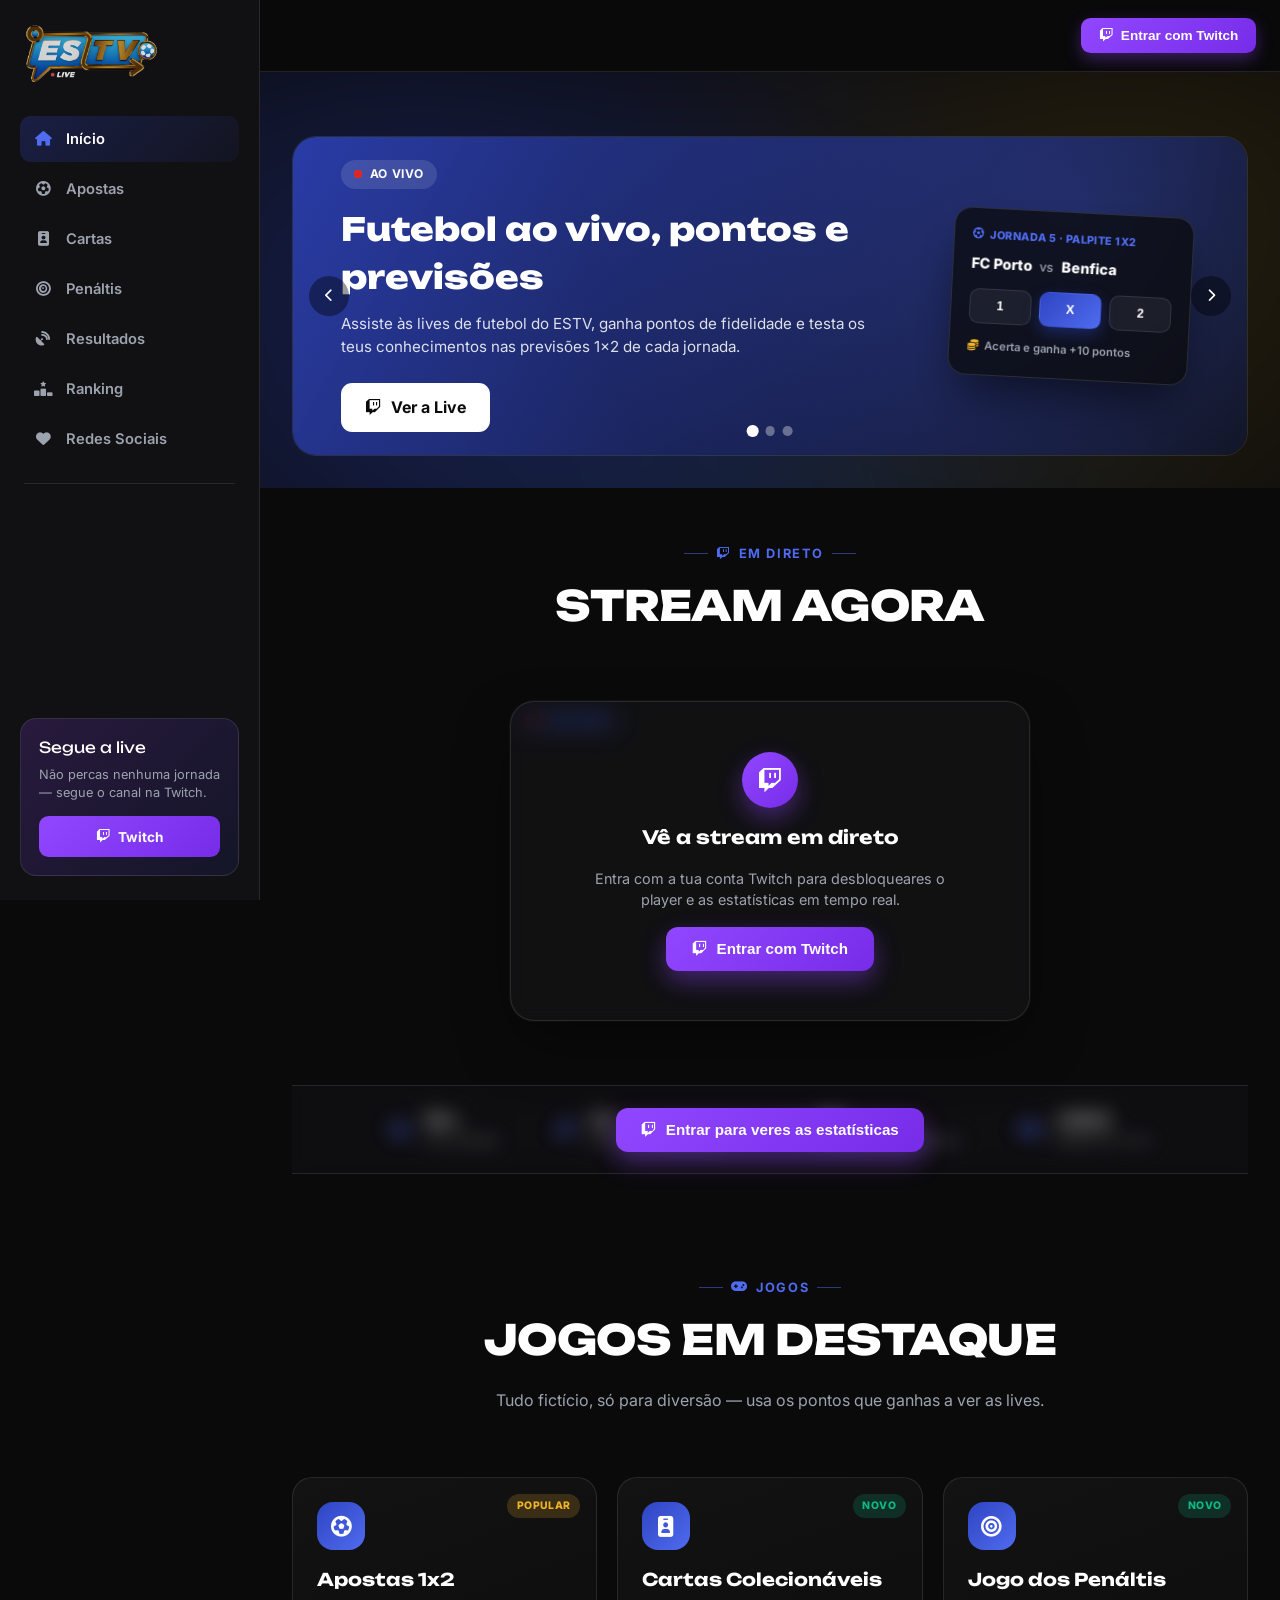
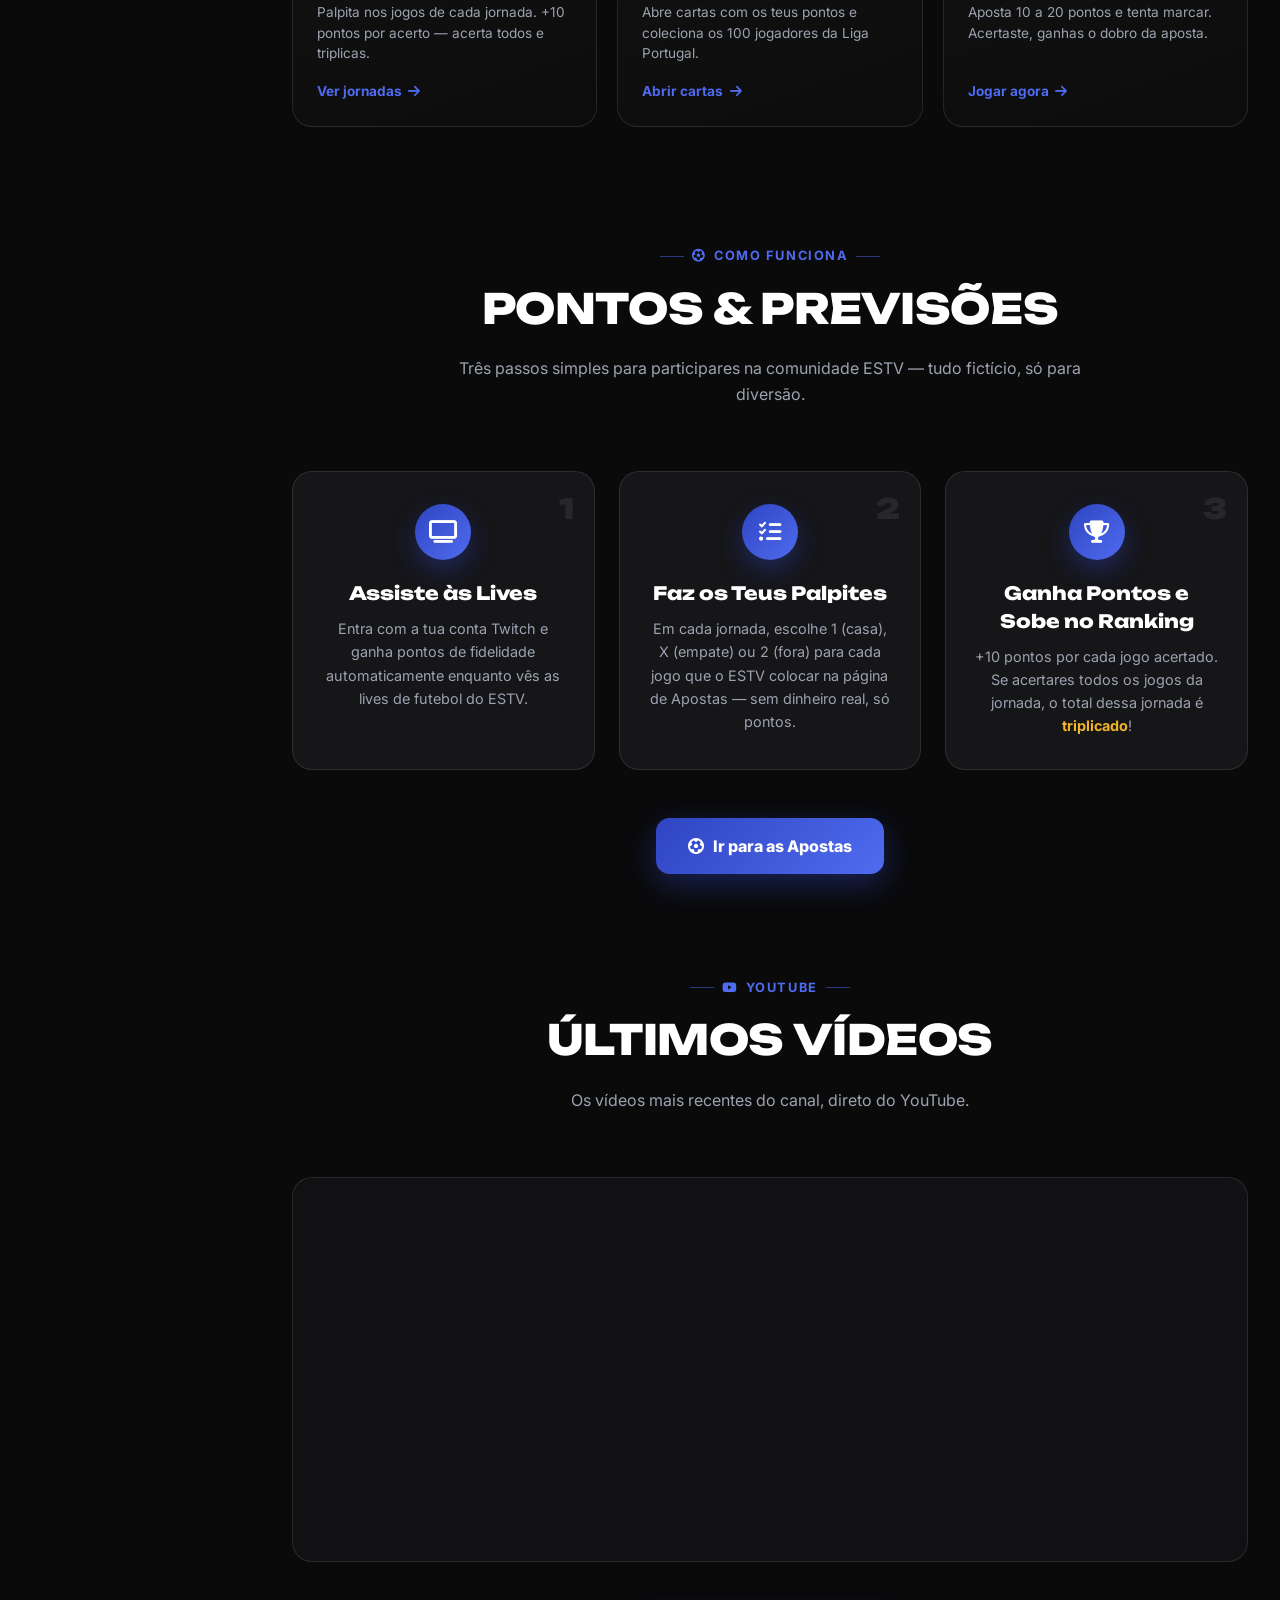
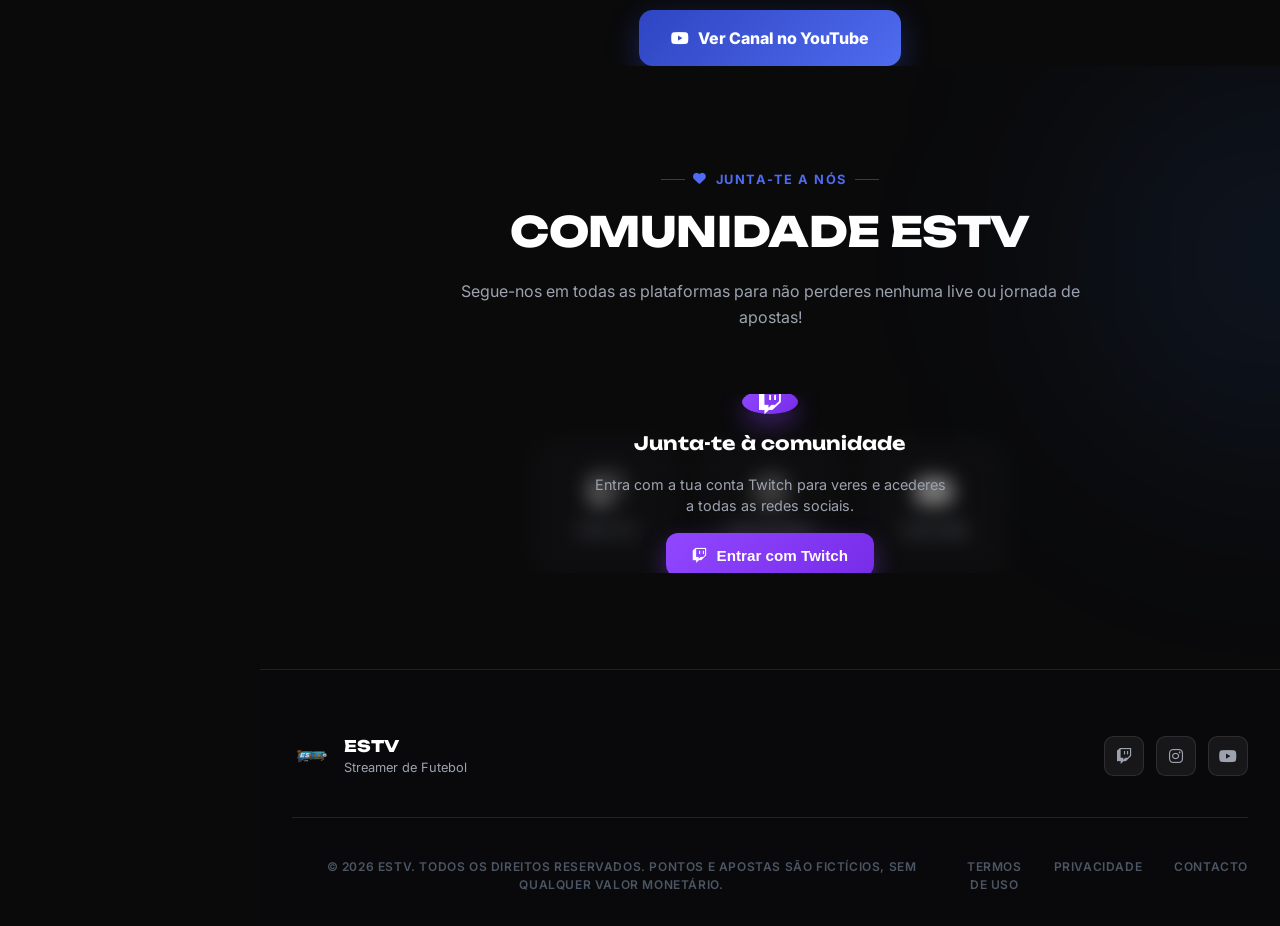
==== commit eed289cb: "Resultados: voltar a ontem/hoje/amanhã e esconder erros técnicos Co-Authored-By: Claude Opus 5.5 <no" ====
--- a/index.html
+++ b/index.html
@@ -5,7 +5,7 @@
     <meta name="viewport" content="width=device-width, initial-scale=1.0">
     <title>ESTV - Futebol ao Vivo</title>
     <link rel="icon" href="assets/logo-b.png">
-    <link rel="stylesheet" href="style.css?v=4">
+    <link rel="stylesheet" href="style.css?v=5">
     <link rel="preconnect" href="https://fonts.googleapis.com">
     <link rel="preconnect" href="https://fonts.gstatic.com" crossorigin>
     <link href="https://fonts.googleapis.com/css2?family=Inter:wght@400;500;600;700;800;900&family=Unbounded:wght@600;700;800;900&display=swap" rel="stylesheet">
--- a/style.css
+++ b/style.css
@@ -4097,7 +4097,7 @@
 
 .res-days {
   display: grid;
-  grid-template-columns: repeat(7, minmax(4.4rem, 1fr));
+  grid-template-columns: repeat(3, 1fr);
   gap: 0.35rem;
   overflow-x: auto;
   scrollbar-width: none;
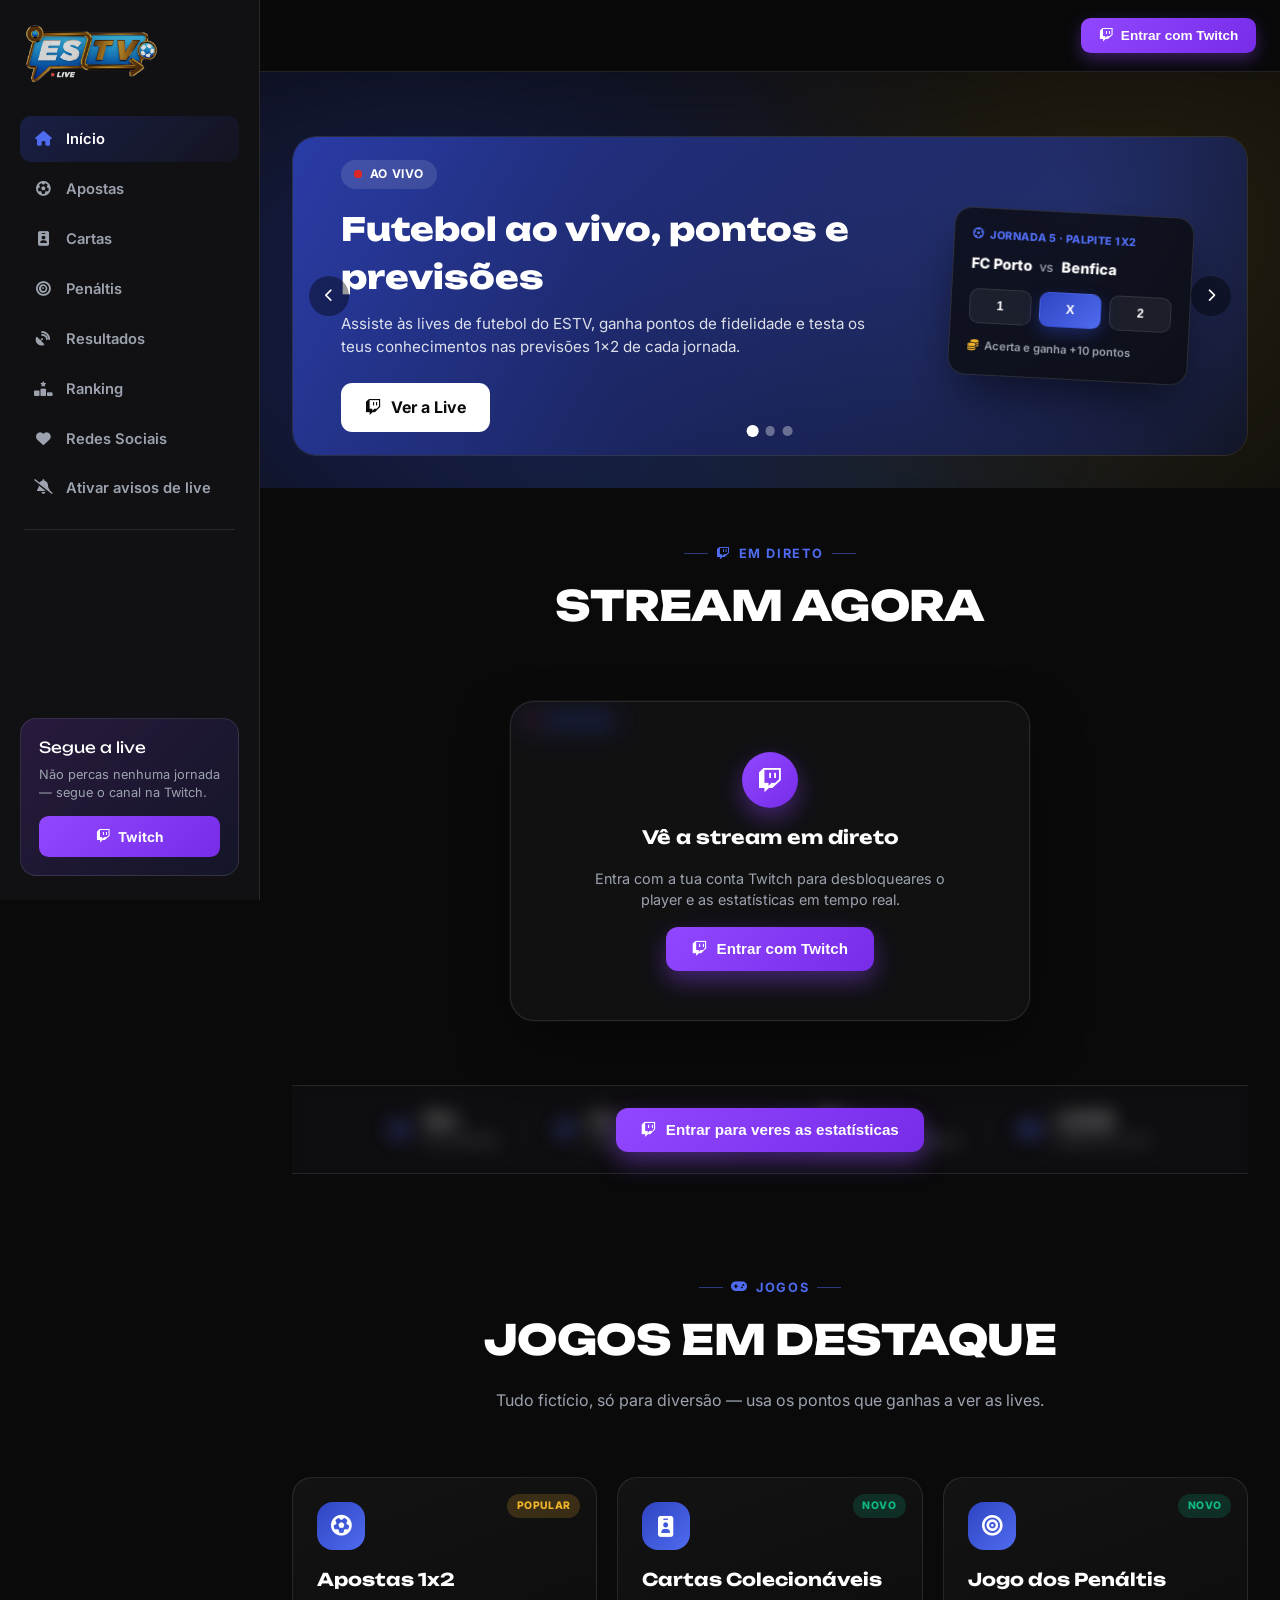
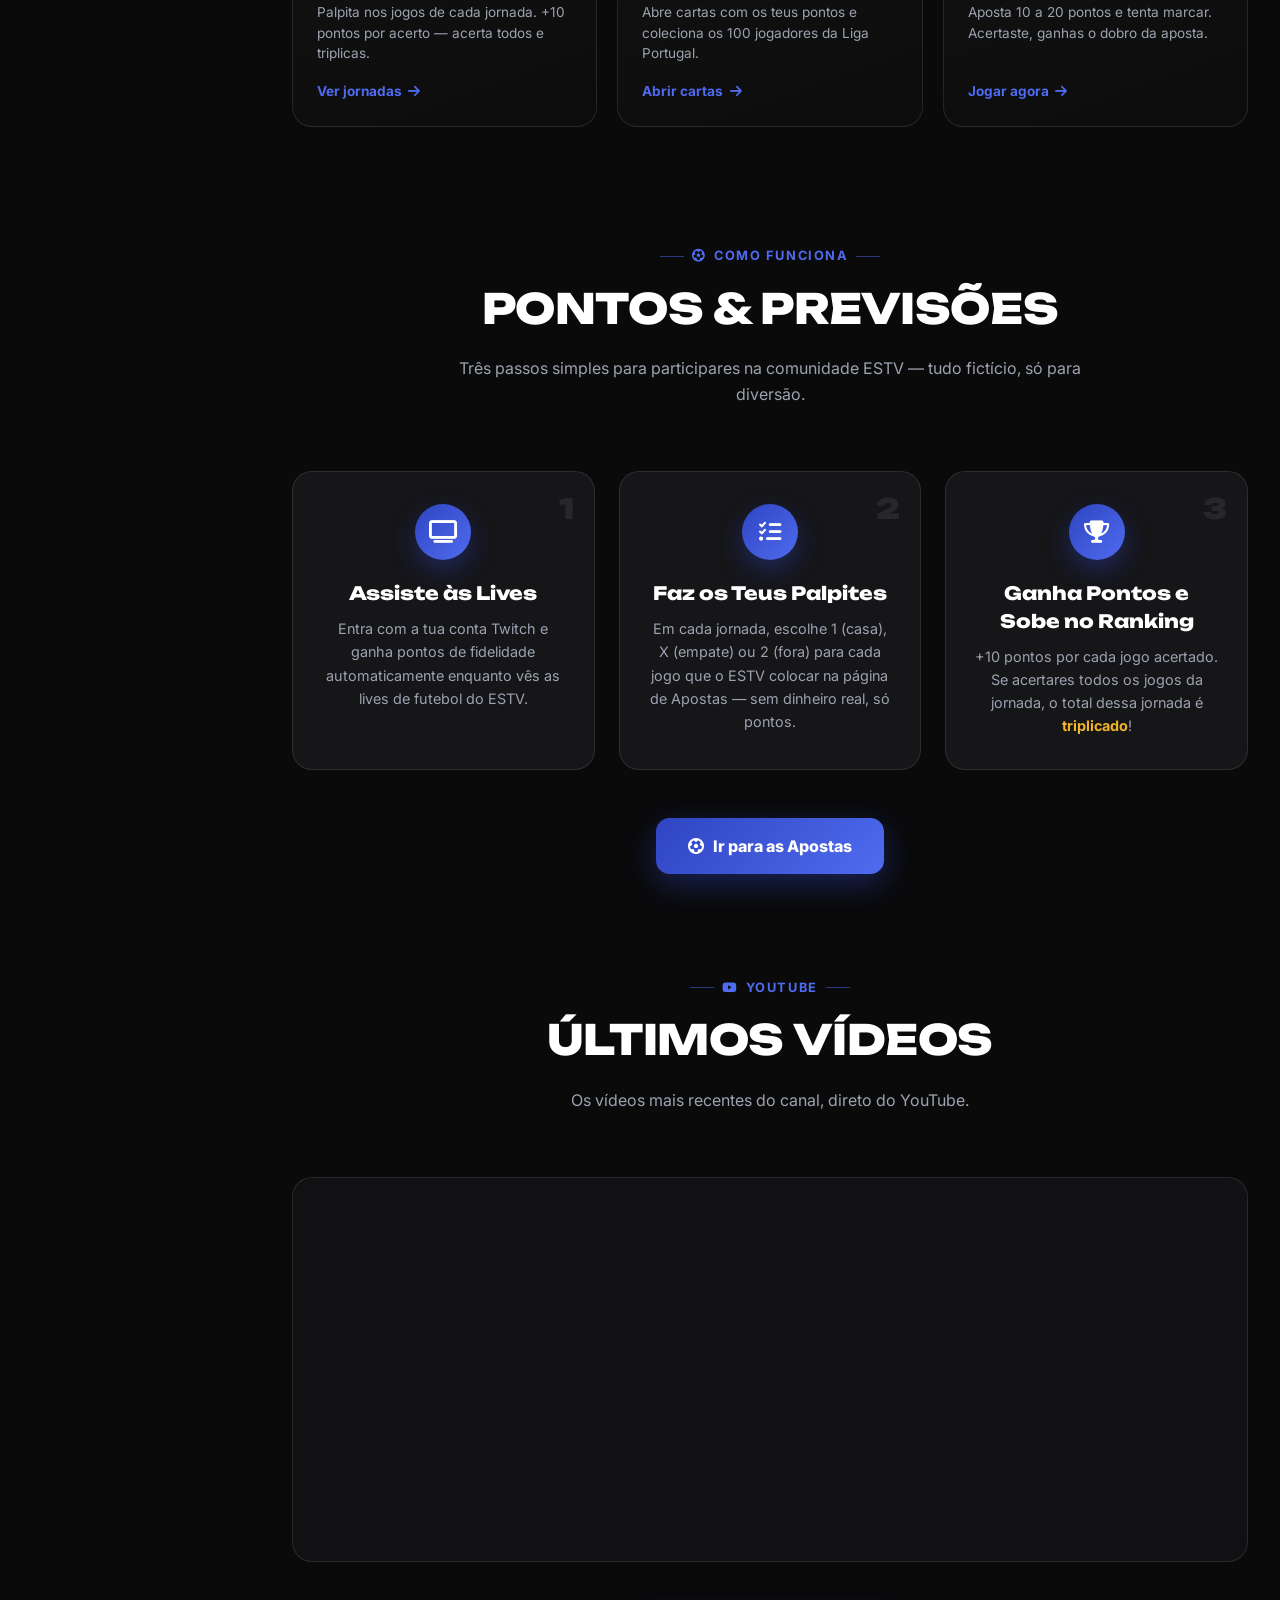
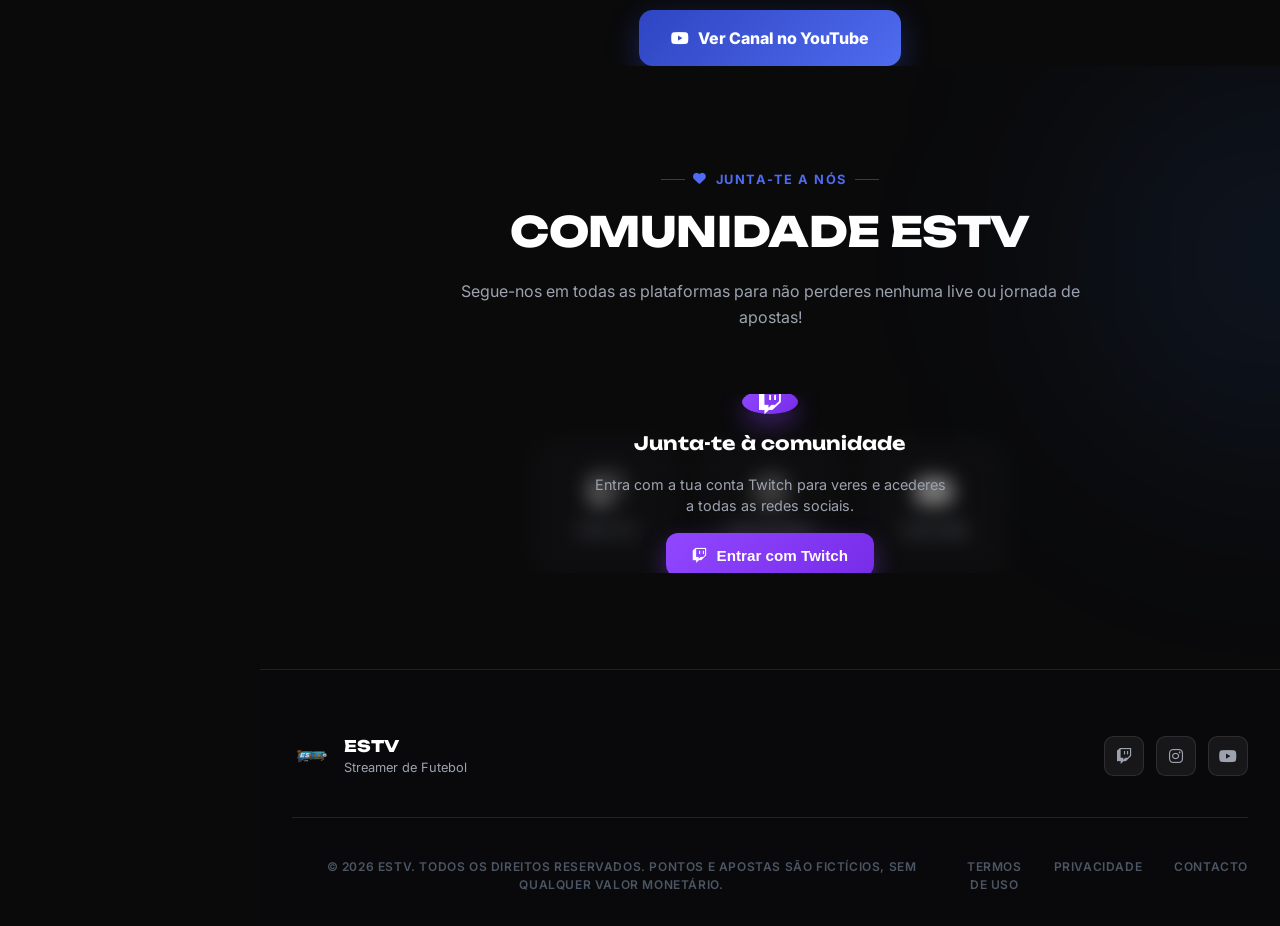
==== commit 2799cc3d: "App instalável (PWA) e avisos de live da Twitch - manifest, ícones e service worker: o site instala-" ====
--- a/index.html
+++ b/index.html
@@ -4,8 +4,15 @@
     <meta charset="UTF-8">
     <meta name="viewport" content="width=device-width, initial-scale=1.0">
     <title>ESTV - Futebol ao Vivo</title>
+    <link rel="manifest" href="manifest.webmanifest">
+    <meta name="theme-color" content="#0a0a0b">
+    <link rel="apple-touch-icon" href="assets/app/apple-touch-icon.png">
+    <meta name="apple-mobile-web-app-capable" content="yes">
+    <meta name="mobile-web-app-capable" content="yes">
+    <meta name="apple-mobile-web-app-status-bar-style" content="black-translucent">
+    <meta name="apple-mobile-web-app-title" content="ESTV">
     <link rel="icon" href="assets/logo-b.png">
-    <link rel="stylesheet" href="style.css?v=5">
+    <link rel="stylesheet" href="style.css?v=6">
     <link rel="preconnect" href="https://fonts.googleapis.com">
     <link rel="preconnect" href="https://fonts.gstatic.com" crossorigin>
     <link href="https://fonts.googleapis.com/css2?family=Inter:wght@400;500;600;700;800;900&family=Unbounded:wght@600;700;800;900&display=swap" rel="stylesheet">
@@ -421,5 +428,6 @@
     <script src="estv-config.js?v=1"></script>
     <script src="estv-data.js?v=5"></script>
     <script src="twitch-auth.js?v=3"></script>
+    <script src="notificacoes.js?v=1"></script>
 </body>
 </html>
--- a/style.css
+++ b/style.css
@@ -4542,3 +4542,166 @@
     text-align: left;
   }
 }
+
+/* ===================================================================
+   App (PWA) + notificações
+   =================================================================== */
+.push-menu-btn {
+  width: 100%;
+  border: none;
+  background: transparent;
+  font-family: var(--font-body);
+  font-size: inherit;
+  cursor: pointer;
+  text-align: left;
+}
+
+.push-menu-btn.push-ativo i {
+  color: var(--green-accent);
+}
+
+.push-cartao {
+  position: fixed;
+  right: 1rem;
+  bottom: 1rem;
+  z-index: 900;
+  width: min(360px, calc(100vw - 2rem));
+  display: flex;
+  gap: 0.85rem;
+  padding: 1rem 1.1rem;
+  border-radius: 1.1rem;
+  background: rgba(24, 24, 27, 0.97);
+  border: 1px solid rgba(145, 70, 255, 0.45);
+  box-shadow: 0 18px 50px rgba(0, 0, 0, 0.55), 0 0 30px rgba(145, 70, 255, 0.15);
+  animation: pushEntrar 0.35s ease-out;
+}
+
+@keyframes pushEntrar {
+  from { transform: translateY(20px); opacity: 0; }
+  to { transform: none; opacity: 1; }
+}
+
+.push-cartao-icon {
+  width: 3rem;
+  height: 3rem;
+  border-radius: 0.75rem;
+  flex: 0 0 auto;
+}
+
+.push-cartao-texto {
+  display: flex;
+  flex-direction: column;
+  gap: 0.25rem;
+  font-size: 0.85rem;
+  color: var(--gray-text);
+  padding-right: 1rem;
+}
+
+.push-cartao-texto strong {
+  color: #fff;
+  font-size: 0.95rem;
+}
+
+.push-cartao-botoes {
+  display: flex;
+  gap: 0.5rem;
+  flex-wrap: wrap;
+  margin-top: 0.5rem;
+}
+
+.push-btn {
+  display: inline-flex;
+  align-items: center;
+  gap: 0.4rem;
+  padding: 0.5rem 0.85rem;
+  border-radius: 0.6rem;
+  border: none;
+  background: linear-gradient(135deg, #9146ff, #772ce8);
+  color: #fff;
+  font-family: var(--font-body);
+  font-weight: 700;
+  font-size: 0.8rem;
+  cursor: pointer;
+}
+
+.push-btn-sec {
+  background: rgba(255, 255, 255, 0.08);
+  border: 1px solid var(--border-color);
+}
+
+.push-cartao-fechar,
+.push-modal-fechar {
+  position: absolute;
+  top: 0.55rem;
+  right: 0.65rem;
+  border: none;
+  background: transparent;
+  color: var(--gray-text);
+  cursor: pointer;
+  font-size: 0.95rem;
+}
+
+.push-modal {
+  position: fixed;
+  inset: 0;
+  z-index: 1000;
+  background: rgba(0, 0, 0, 0.7);
+  display: flex;
+  align-items: flex-end;
+  justify-content: center;
+  padding: 1rem;
+}
+
+.push-modal-box {
+  position: relative;
+  width: min(420px, 100%);
+  background: #18181b;
+  border: 1px solid var(--border-color);
+  border-radius: 1.25rem;
+  padding: 1.5rem 1.4rem 1.25rem;
+  color: #d1d5db;
+  font-size: 0.92rem;
+}
+
+.push-modal-icon {
+  width: 3.5rem;
+  height: 3.5rem;
+  border-radius: 0.85rem;
+  margin-bottom: 0.75rem;
+}
+
+.push-modal-box h3 {
+  color: #fff;
+  font-size: 1.15rem;
+  margin-bottom: 0.4rem;
+}
+
+.push-modal-box ol {
+  margin: 0.75rem 0 0 1.1rem;
+  display: flex;
+  flex-direction: column;
+  gap: 0.45rem;
+}
+
+.admin-push-info {
+  display: flex;
+  flex-direction: column;
+  gap: 0.35rem;
+  color: #d1d5db;
+  font-size: 0.92rem;
+  margin-bottom: 1rem;
+}
+
+.admin-push-botoes {
+  display: flex;
+  gap: 0.75rem;
+  flex-wrap: wrap;
+}
+
+@media (max-width: 640px) {
+  .push-cartao {
+    left: 1rem;
+    right: 1rem;
+    width: auto;
+  }
+}
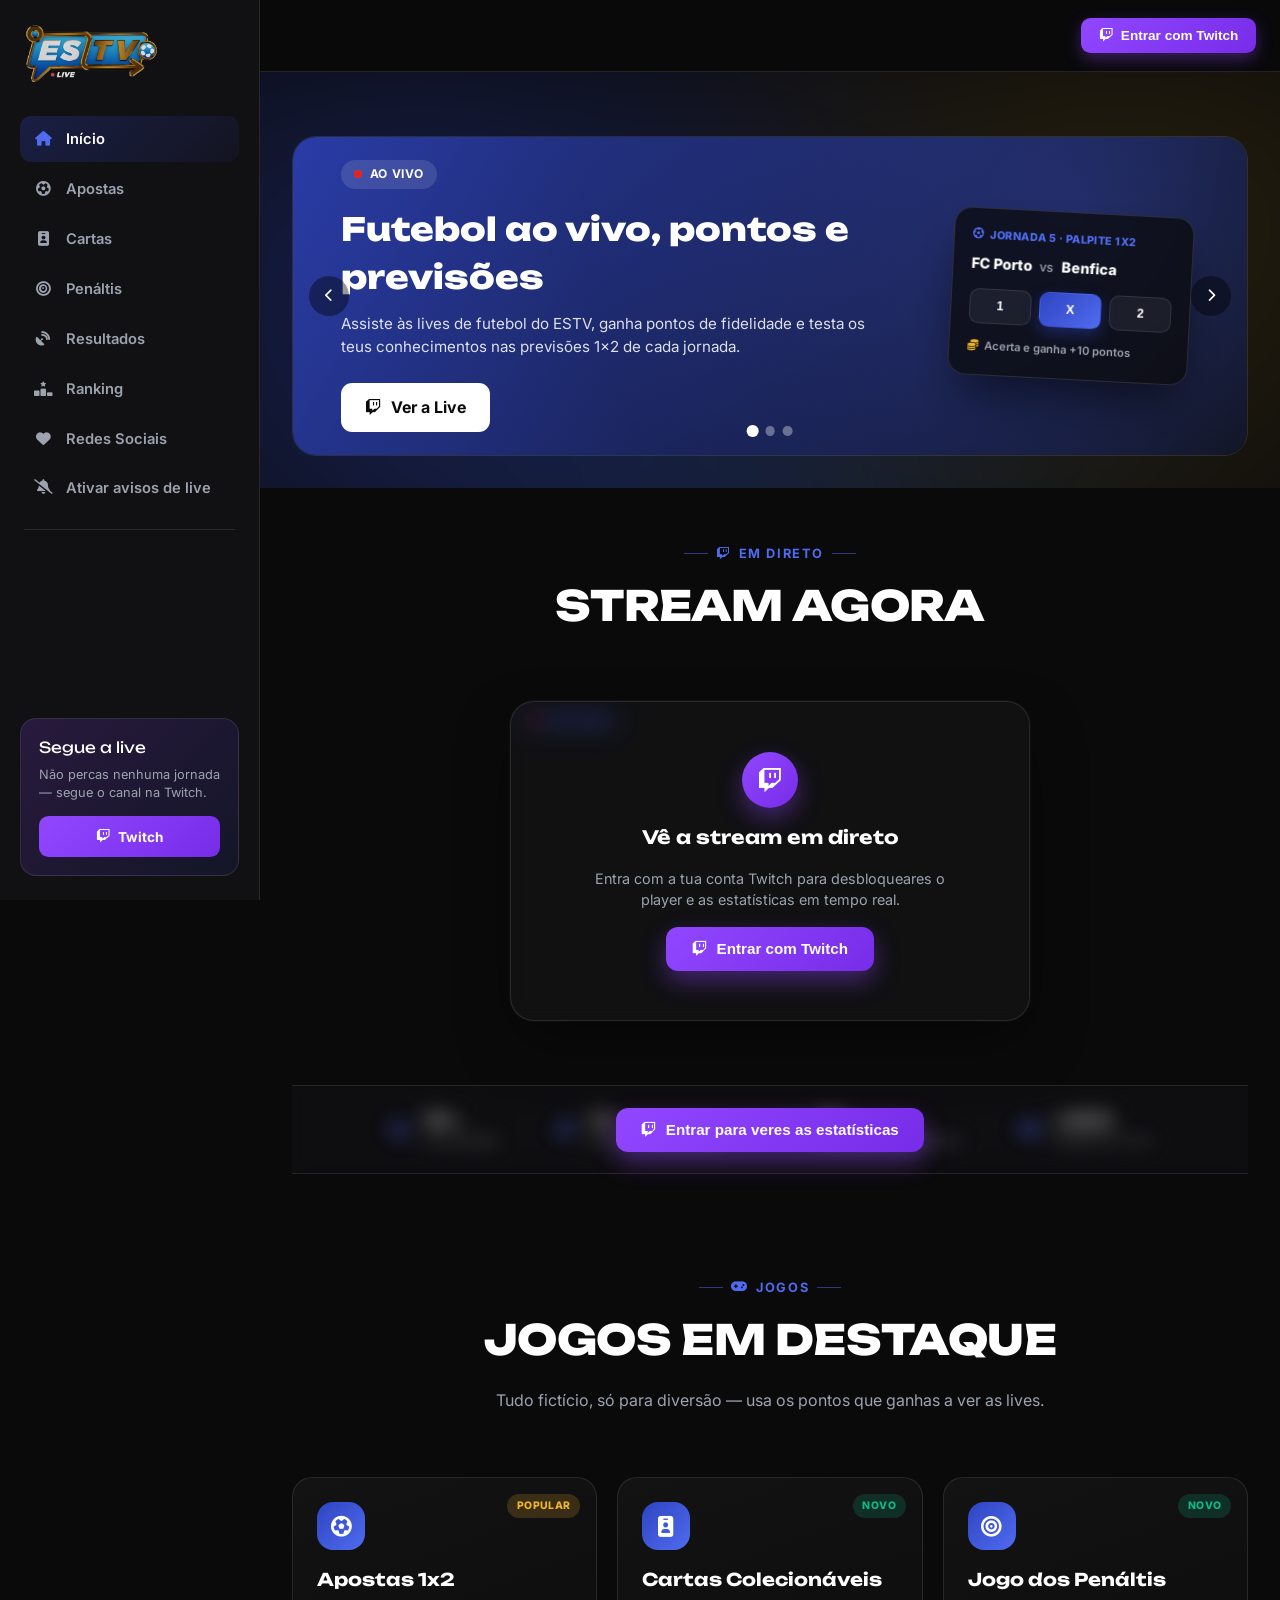
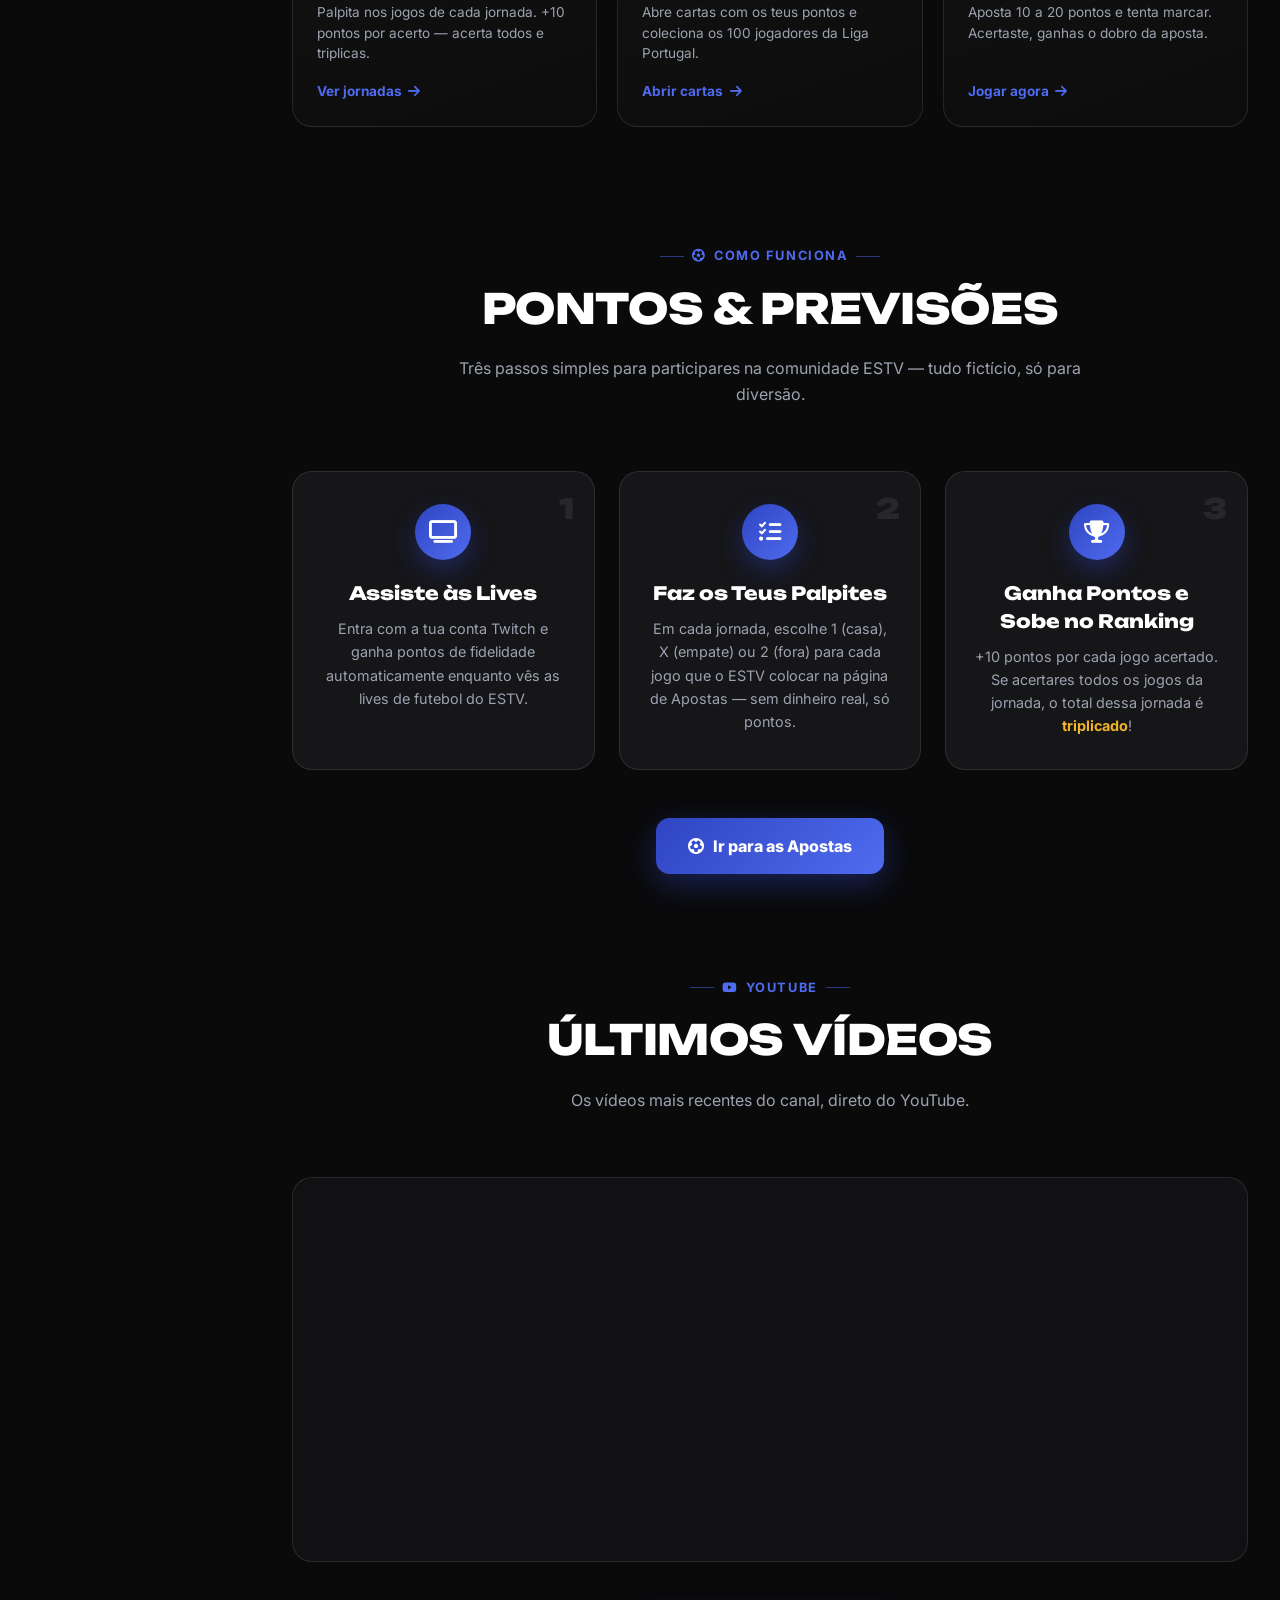
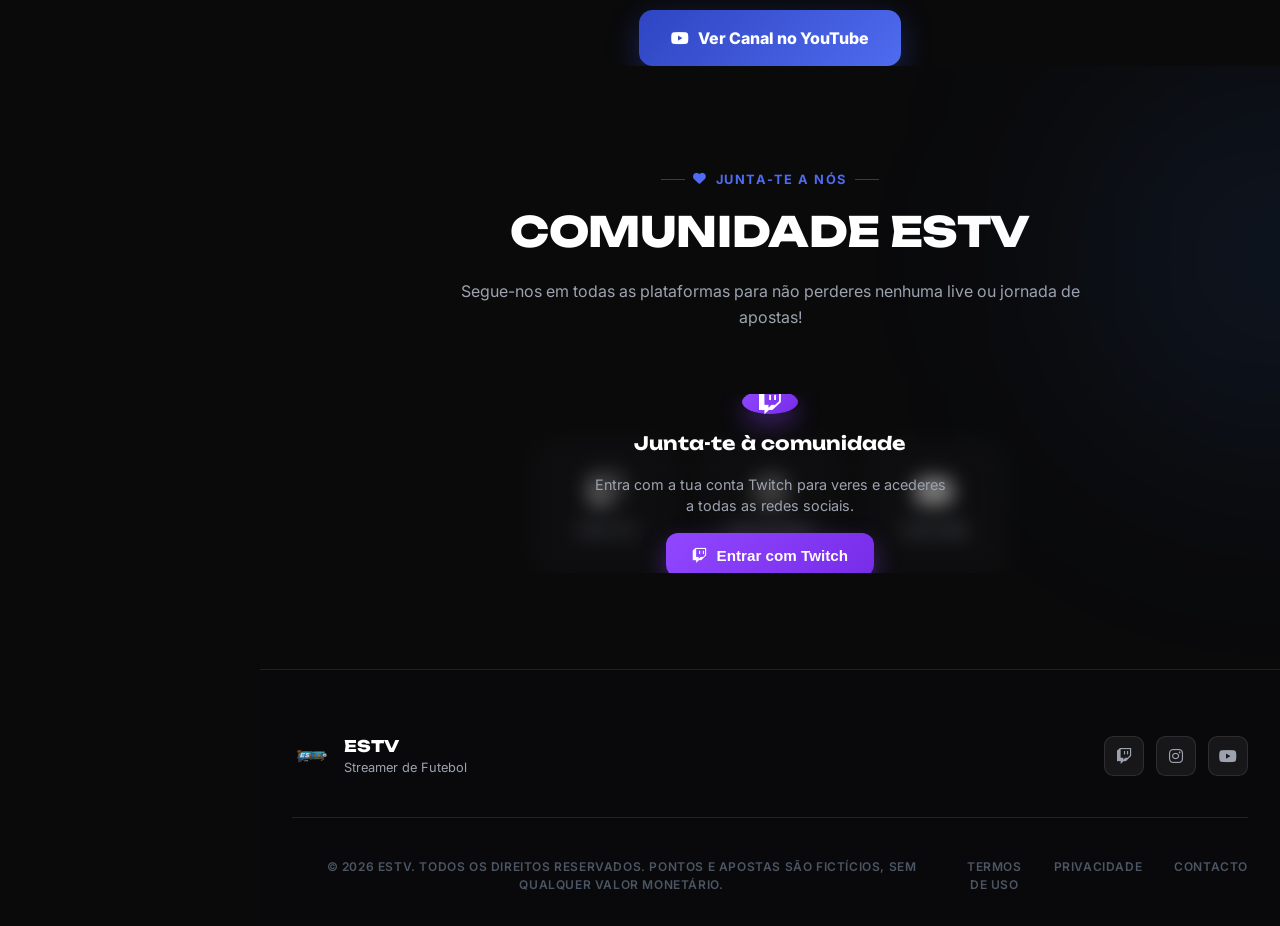
==== commit 4f9c22cc: "Aba Estatísticas (só Edu e moderador), contador sem cookies e moderador fabiosilva_tv Co-Authored-By" ====
--- a/index.html
+++ b/index.html
@@ -12,7 +12,7 @@
     <meta name="apple-mobile-web-app-status-bar-style" content="black-translucent">
     <meta name="apple-mobile-web-app-title" content="ESTV">
     <link rel="icon" href="assets/logo-b.png">
-    <link rel="stylesheet" href="style.css?v=6">
+    <link rel="stylesheet" href="style.css?v=7">
     <link rel="preconnect" href="https://fonts.googleapis.com">
     <link rel="preconnect" href="https://fonts.gstatic.com" crossorigin>
     <link href="https://fonts.googleapis.com/css2?family=Inter:wght@400;500;600;700;800;900&family=Unbounded:wght@600;700;800;900&display=swap" rel="stylesheet">
@@ -36,6 +36,7 @@
                 <a href="index.html#social" class="nav-link"><i class="fas fa-heart"></i> Redes Sociais</a>
                 <div class="sidebar-divider"></div>
                 <a href="controlador.html" class="nav-link admin-only hidden"><i class="fas fa-sliders"></i> Painel de Controlo</a>
+                <a href="estatisticas.html" class="nav-link admin-only hidden"><i class="fas fa-chart-column"></i> Estatísticas</a>
             </nav>
 
             <div class="sidebar-promo">
@@ -424,10 +425,10 @@
         </div>
     </div>
 
-    <script src="script.js?v=3"></script>
+    <script src="script.js?v=4"></script>
     <script src="estv-config.js?v=1"></script>
     <script src="estv-data.js?v=5"></script>
-    <script src="twitch-auth.js?v=3"></script>
+    <script src="twitch-auth.js?v=4"></script>
     <script src="notificacoes.js?v=1"></script>
 </body>
 </html>
--- a/style.css
+++ b/style.css
@@ -4705,3 +4705,86 @@
     width: auto;
   }
 }
+
+/* ===================== Estatísticas do site (admin) ===================== */
+.st-painel .panel-head { align-items: center; }
+.st-atualizar { padding: 0.5rem 0.95rem; font-size: 0.7rem; }
+.st-kpis { display: grid; grid-template-columns: repeat(4, minmax(0, 1fr)); gap: 0.75rem; }
+.st-kpi { background: var(--secondary-dark); border: 1px solid var(--border-color); border-radius: 14px; padding: 0.9rem 1rem; display: flex; flex-direction: column; gap: 0.3rem; min-width: 0; }
+.st-kpi-tit { font-size: 0.72rem; font-weight: 800; letter-spacing: 0.08em; text-transform: uppercase; color: var(--gray-text); margin-bottom: 0.2rem; }
+.st-kpi-linha { display: flex; align-items: baseline; gap: 0.45rem; }
+.st-kpi-linha b { font-size: 1.35rem; font-weight: 800; color: var(--gray-light); font-variant-numeric: tabular-nums; }
+.st-kpi-linha:not(:first-of-type) b { font-size: 1rem; }
+.st-kpi-linha span { font-size: 0.78rem; color: var(--gray-text); }
+.st-kpi-linha.ouro b { color: var(--gold-accent); }
+.st-var { font-size: 0.72rem; font-weight: 700; color: var(--gray-text); }
+.st-var.sobe { color: var(--green-accent); }
+.st-var.desce { color: #ef4444; }
+.st-legenda { display: flex; gap: 1.1rem; font-size: 0.75rem; color: #d1d5db; margin-bottom: 0.5rem; }
+.st-legenda span { display: inline-flex; align-items: center; gap: 0.4rem; }
+.st-cor { width: 10px; height: 10px; border-radius: 3px; display: inline-block; }
+.st-cor-v, .st-b-v { background: var(--blue-light); }
+.st-cor-c, .st-b-c { background: var(--gold-accent); }
+.st-grafico { display: grid; grid-template-columns: repeat(30, minmax(0, 1fr)); gap: 3px; height: 170px; align-items: end; padding: 0.75rem 0.6rem 0; background: var(--secondary-dark); border: 1px solid var(--border-color); border-radius: 14px; }
+.st-dia { display: flex; flex-direction: column; align-items: center; height: 100%; min-width: 0; outline: none; }
+.st-barras { flex: 1; width: 100%; display: flex; align-items: flex-end; justify-content: center; gap: 2px; border-bottom: 1px solid var(--border-color); }
+.st-b { display: block; width: 42%; min-height: 0; border-radius: 3px 3px 0 0; transition: filter .15s; }
+.st-dia:hover .st-b, .st-dia:focus .st-b { filter: brightness(1.35); }
+.st-dia.hoje .st-barras { background: rgba(79, 107, 239, 0.08); border-radius: 4px 4px 0 0; }
+.st-dia-n { font-size: 0.62rem; color: var(--gray-text); height: 1.4rem; line-height: 1.4rem; white-space: nowrap; }
+.st-nav { display: flex; align-items: center; gap: 0.6rem; margin-top: 1.5rem; flex-wrap: wrap; }
+.st-nav .btn-ghost { padding: 0.4rem 0.7rem; font-size: 0.75rem; }
+.st-nav .btn-ghost:disabled { opacity: 0.35; cursor: default; }
+.st-nav strong { font-size: 1rem; text-transform: capitalize; min-width: 9.5rem; text-align: center; }
+.st-vista { margin-left: auto; display: inline-flex; background: var(--secondary-dark); border: 1px solid var(--border-color); border-radius: 999px; padding: 3px; }
+.st-vista button { background: none; border: 0; color: var(--gray-text); font: inherit; font-size: 0.75rem; font-weight: 700; padding: 0.35rem 0.9rem; border-radius: 999px; cursor: pointer; }
+.st-vista button.ativo { background: var(--blue-light); color: #fff; }
+.st-marcas { display: grid; grid-template-columns: repeat(2, minmax(0, 1fr)); gap: 0.6rem 1.2rem; }
+.st-marca { background: var(--secondary-dark); border: 1px solid var(--border-color); border-radius: 14px; padding: 0.7rem 0.9rem; min-width: 0; }
+.st-marca-top { display: flex; justify-content: space-between; align-items: baseline; }
+.st-marca-top b { font-size: 1.15rem; color: var(--gold-accent); font-variant-numeric: tabular-nums; }
+.st-marca-barra { height: 6px; border-radius: 3px; background: rgba(255, 255, 255, 0.06); margin: 0.45rem 0; overflow: hidden; }
+.st-marca-barra i { display: block; height: 100%; border-radius: 3px; }
+.st-sitios { display: flex; flex-wrap: wrap; gap: 0.25rem 0.8rem; font-size: 0.72rem; color: var(--gray-text); }
+.st-sitios b { color: #d1d5db; }
+.st-duas { display: grid; grid-template-columns: repeat(2, minmax(0, 1fr)); gap: 1.2rem; }
+.st-li { position: relative; display: grid; grid-template-columns: 1fr auto 3rem; gap: 0.6rem; align-items: center; padding: 0.45rem 0.7rem; font-size: 0.85rem; border-radius: 6px; overflow: hidden; }
+.st-li > * { position: relative; z-index: 1; }
+.st-li i { position: absolute; left: 0; top: 0; bottom: 0; background: rgba(79, 107, 239, 0.16); z-index: 0; border-radius: 6px; }
+.st-li b { font-variant-numeric: tabular-nums; }
+.st-li em { font-style: normal; color: var(--gray-text); font-size: 0.75rem; text-align: right; }
+.st-tabela-wrap { overflow-x: auto; }
+.st-tabela { width: 100%; border-collapse: collapse; font-size: 0.85rem; font-variant-numeric: tabular-nums; }
+.st-tabela th { text-align: right; font-size: 0.7rem; color: var(--gray-text); font-weight: 800; letter-spacing: 0.06em; text-transform: uppercase; padding: 0.4rem 0.6rem; border-bottom: 1px solid var(--border-color); }
+.st-tabela td { text-align: right; padding: 0.45rem 0.6rem; border-bottom: 1px solid rgba(255,255,255,0.06); }
+.st-tabela th:first-child, .st-tabela td:first-child { text-align: left; text-transform: capitalize; }
+.st-tabela tr.sel td { background: rgba(79, 107, 239, 0.1); }
+.st-tabela tr.total td { font-weight: 800; color: var(--gold-accent); border-bottom: 0; }
+.st-vazio { color: var(--gray-text); font-size: 0.85rem; margin: 0.3rem 0; }
+.st-eu { margin-top: 1.4rem; }
+.st-nota { font-size: 0.75rem; color: var(--gray-text); margin-top: 0.6rem; }
+@media (max-width: 900px) {
+  .st-kpis { grid-template-columns: repeat(2, minmax(0, 1fr)); }
+  .st-marcas, .st-duas { grid-template-columns: 1fr; }
+}
+@media (max-width: 560px) {
+  .st-grafico { gap: 1px; padding: 0.6rem 0.3rem 0; height: 140px; }
+  .st-dia-n { font-size: 0.55rem; }
+  .st-kpi-linha b { font-size: 1.1rem; }
+  .st-vista { margin-left: 0; }
+}
+
+.st-tabela tr.total td:first-child { text-transform: none; }
+
+.st-painel { display: block; }
+.st-painel.hidden { display: none; }
+.st-topo { display: flex; justify-content: space-between; align-items: center; gap: 1rem; margin-bottom: 1rem; flex-wrap: wrap; }
+.st-sub { color: var(--gray-text); font-size: 0.9rem; margin: 0; }
+.st-titulo { font-family: var(--font-body); font-size: 0.8rem; font-weight: 800; letter-spacing: 0.08em; text-transform: uppercase; color: var(--gray-text); margin: 1.8rem 0 0.75rem; }
+.st-seta { background: var(--secondary-dark); border: 1px solid var(--border-color); color: var(--gray-light); border-radius: 10px; width: 2.2rem; height: 2.2rem; cursor: pointer; }
+.st-seta:disabled { opacity: 0.35; cursor: default; }
+.st-nav strong { font-family: var(--font-display); font-size: 0.95rem; }
+.st-eu { display: flex; gap: 0.6rem; align-items: flex-start; margin-top: 1.6rem; color: #d1d5db; font-size: 0.9rem; cursor: pointer; }
+.st-eu input { margin-top: 0.2rem; accent-color: var(--blue-light); }
+.st-kpi-tit { font-family: var(--font-body); }
+.st-topo .st-atualizar { width: auto; flex: 0 0 auto; margin: 0; padding: 0.55rem 1.1rem; }
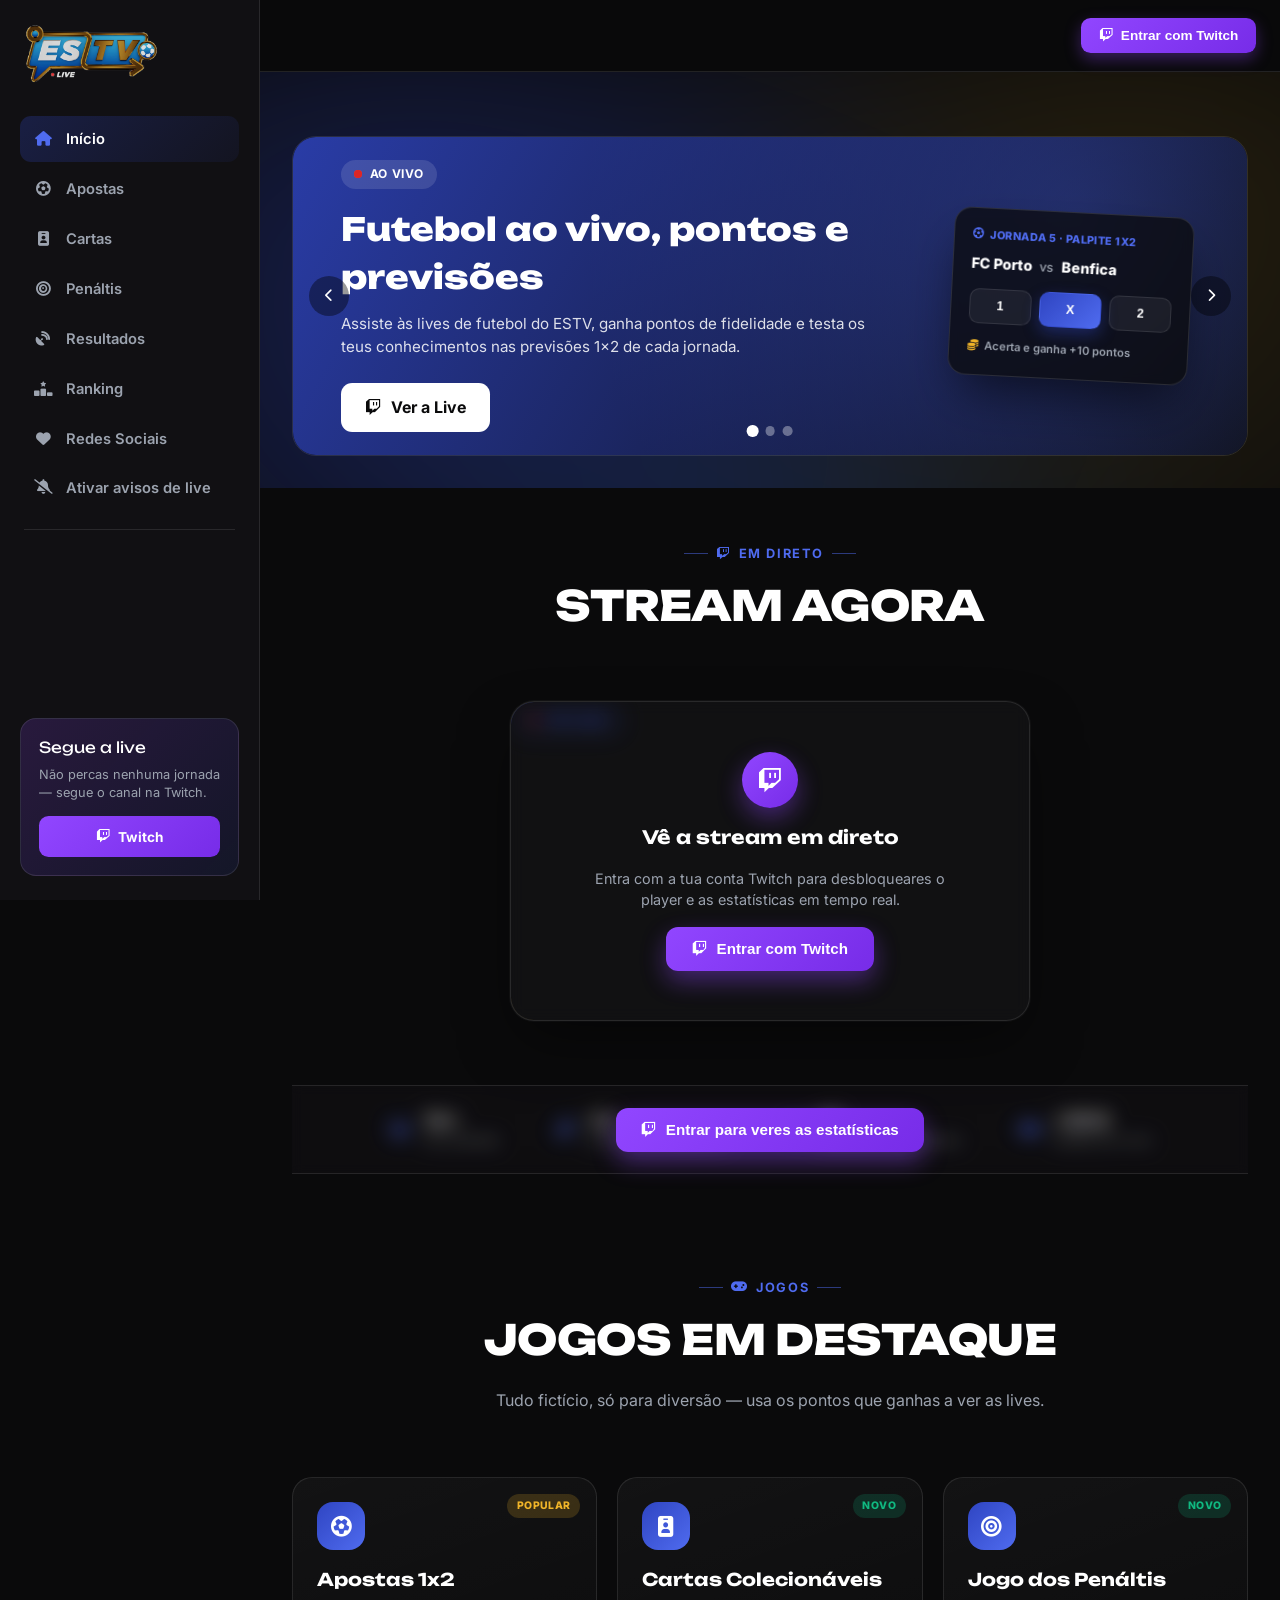
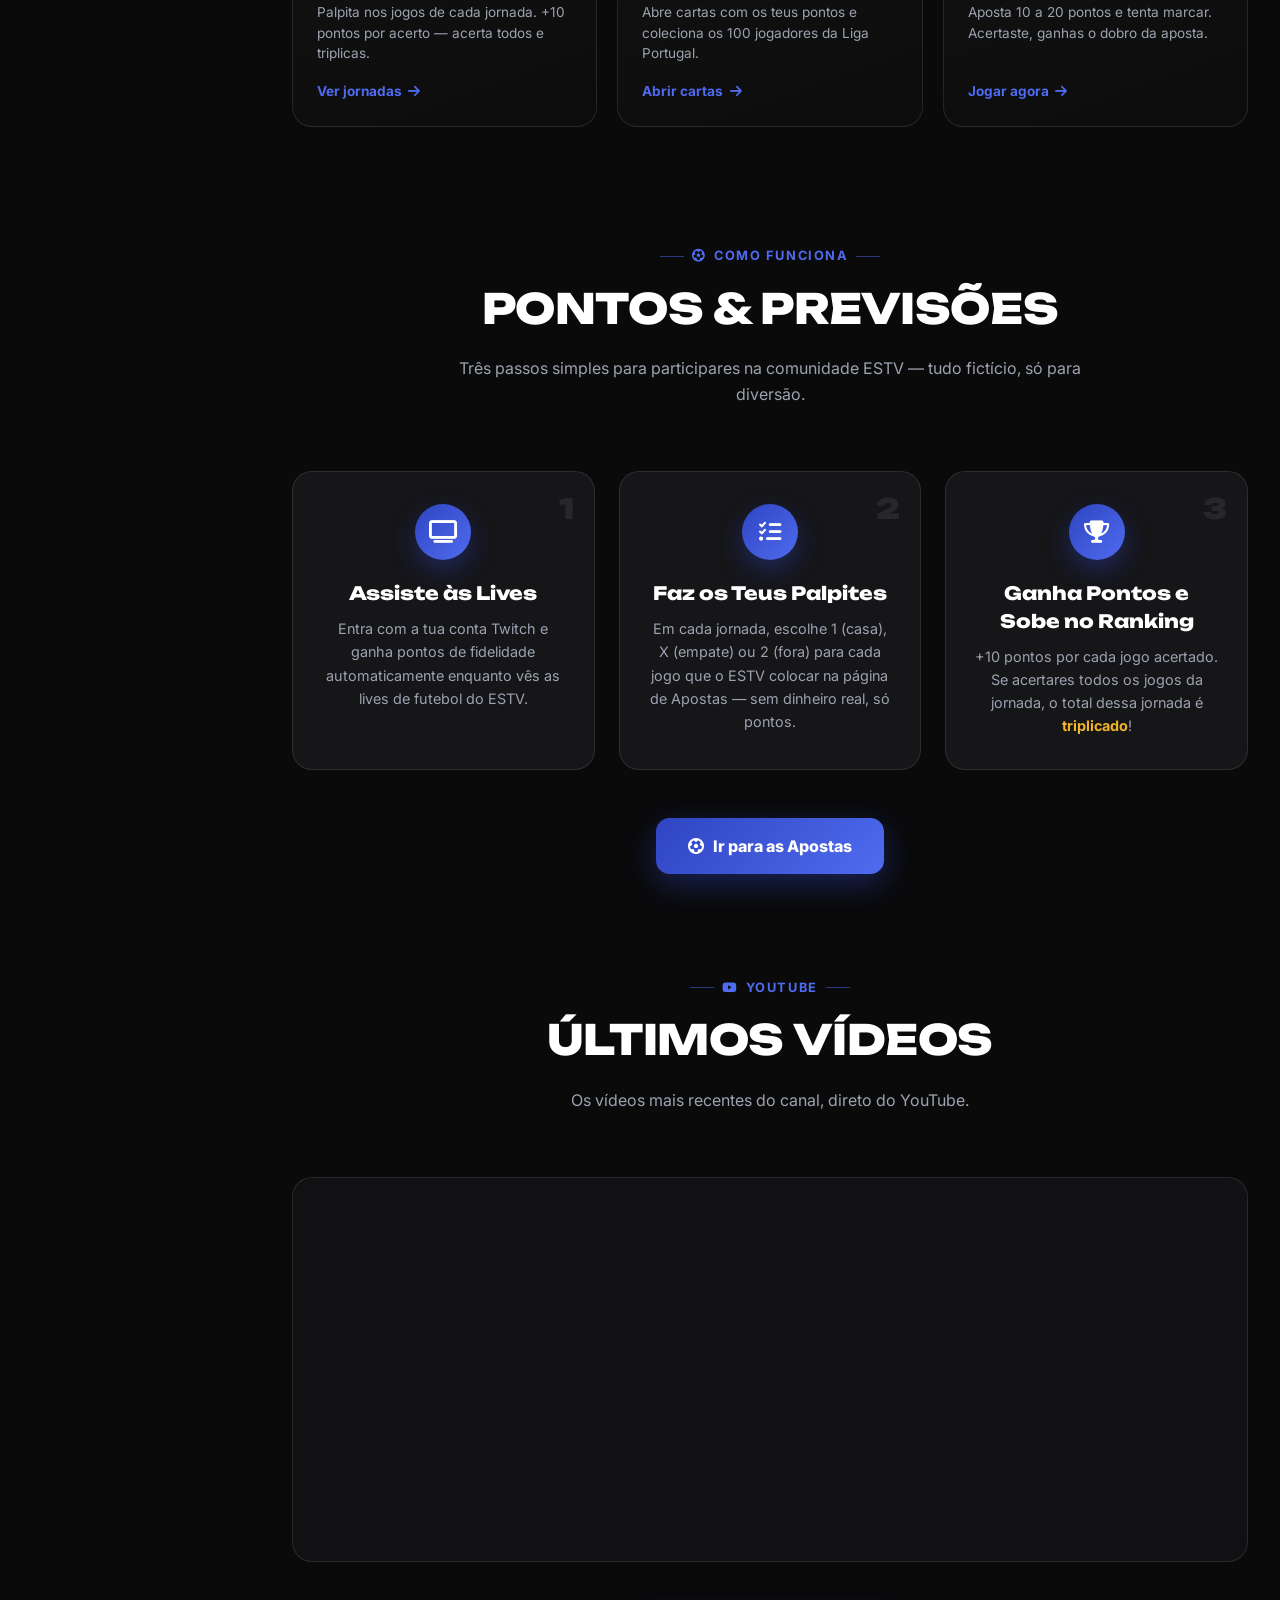
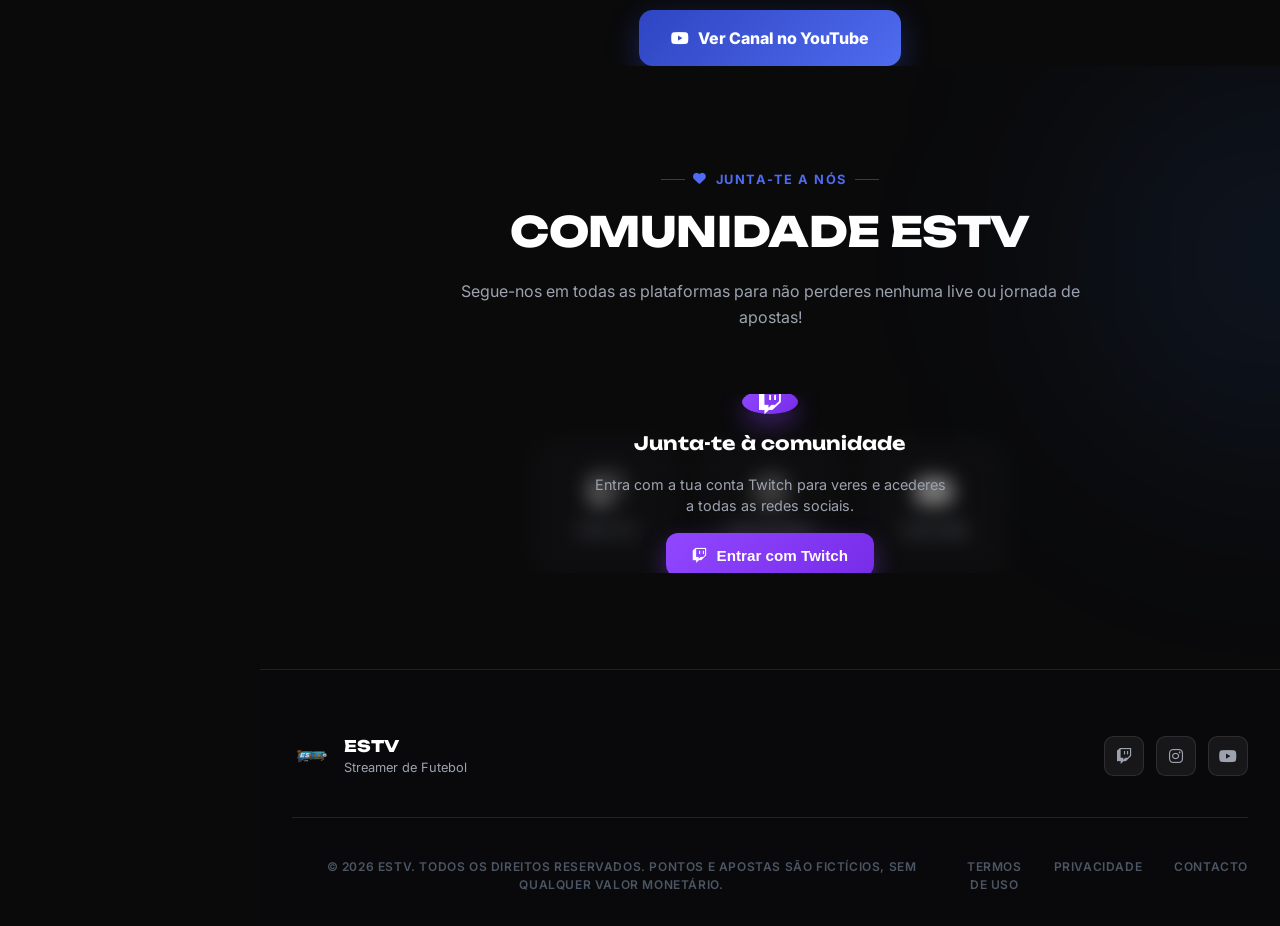
==== commit 95217def: "Estatísticas: usar /api/health?modo=stats Co-Authored-By: Claude Opus 5.5 <noreply@anthropic.com> Cl" ====
--- a/index.html
+++ b/index.html
@@ -425,7 +425,7 @@
         </div>
     </div>
 
-    <script src="script.js?v=4"></script>
+    <script src="script.js?v=5"></script>
     <script src="estv-config.js?v=1"></script>
     <script src="estv-data.js?v=5"></script>
     <script src="twitch-auth.js?v=4"></script>
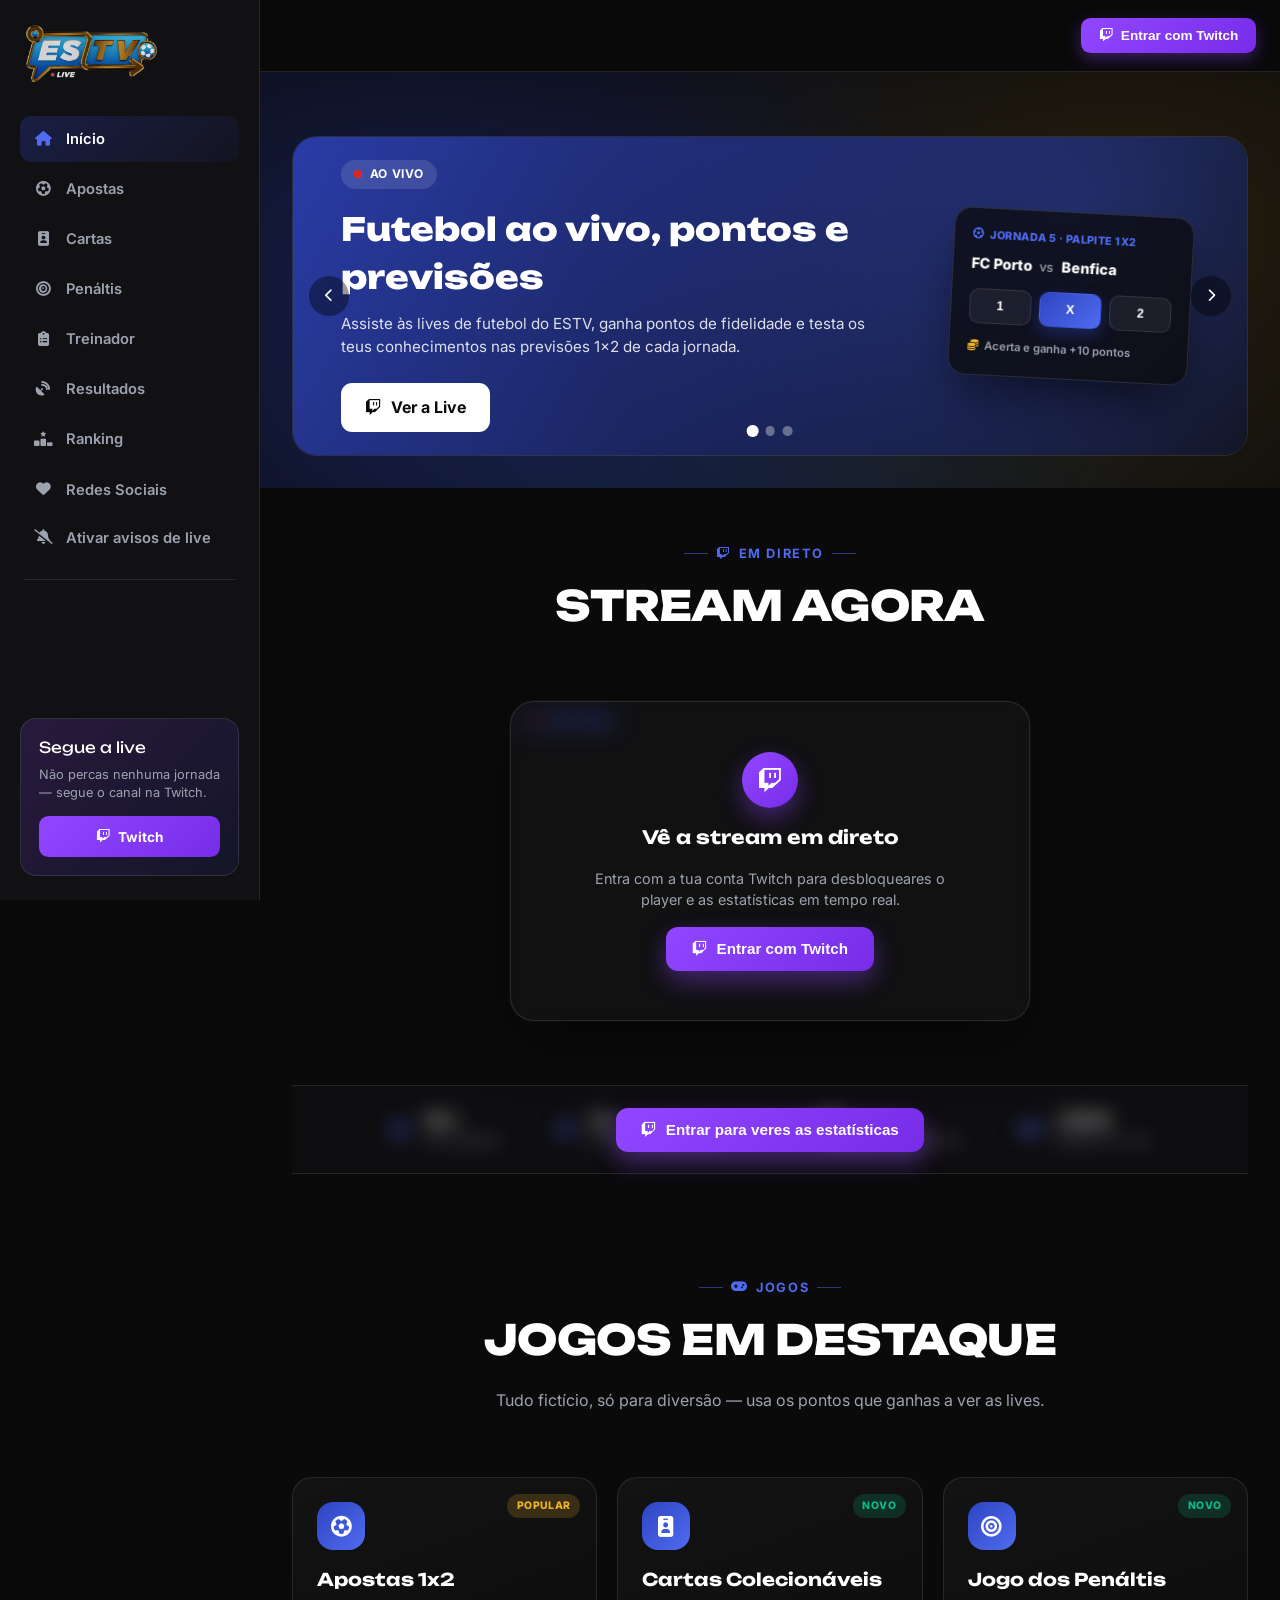
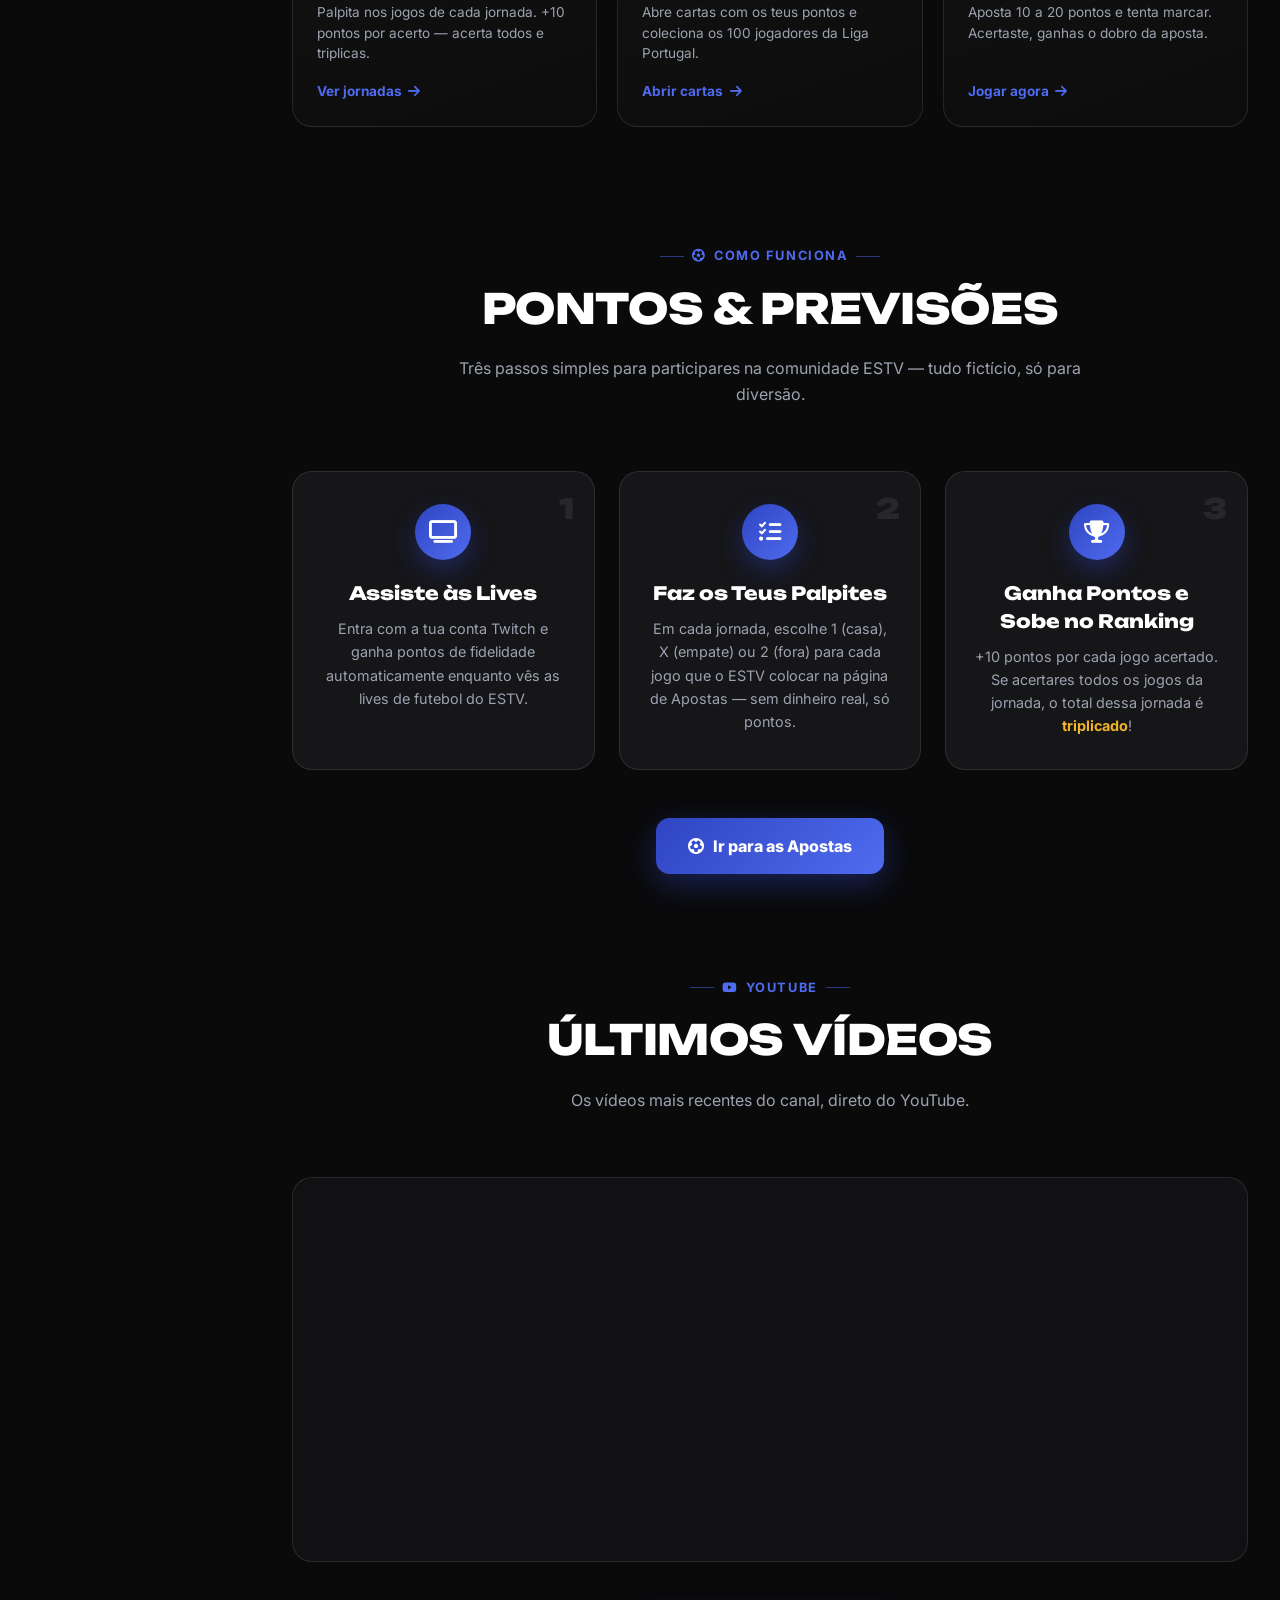
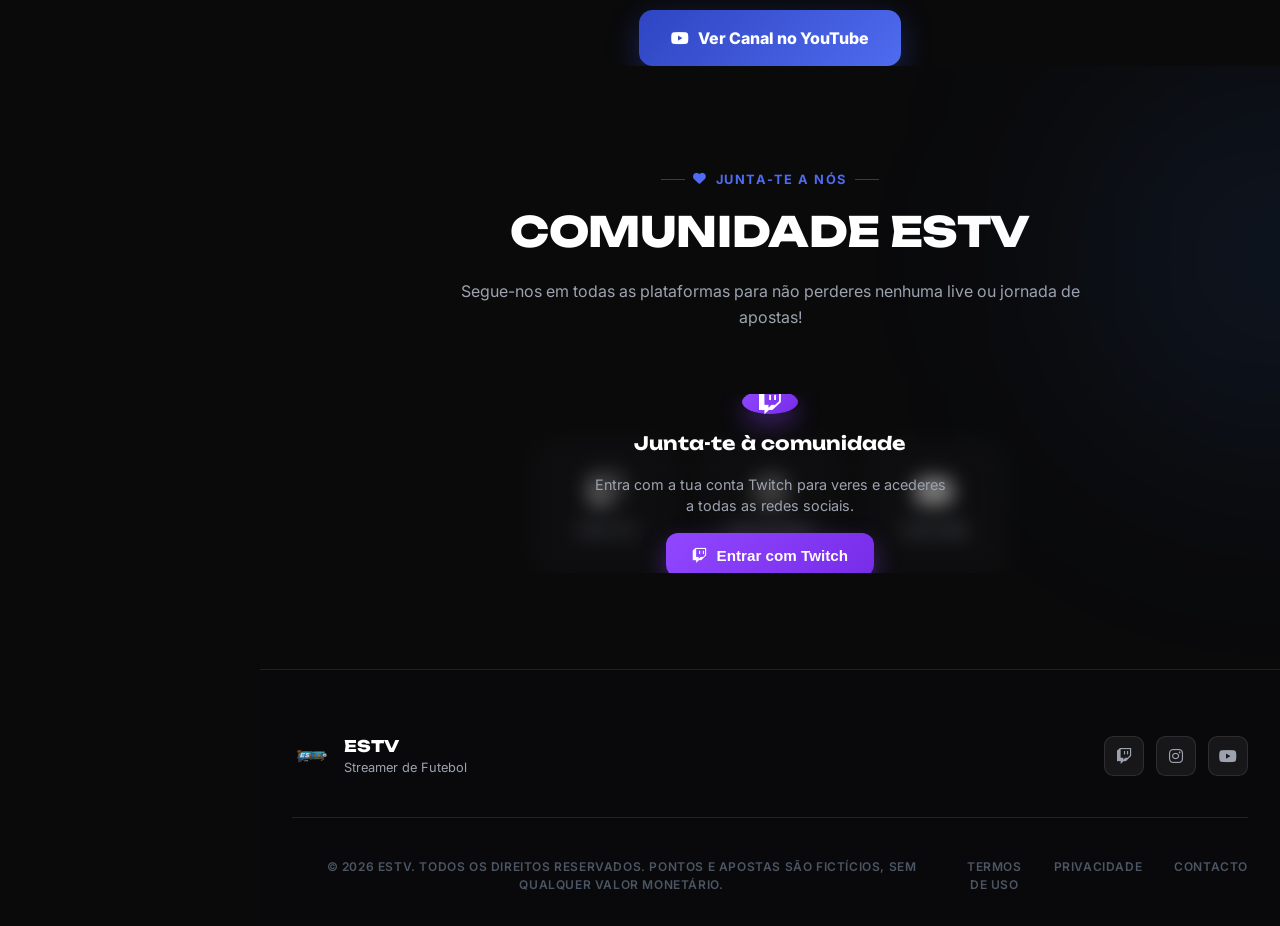
==== commit 8c2e76e8: "Treinador ESTV: jogo de treinador (Carreira, Liga ESTV, Desafios, Ranking) e gestão da liga no Paine" ====
--- a/index.html
+++ b/index.html
@@ -31,6 +31,7 @@
                 <a href="apostas.html" class="nav-link"><i class="fas fa-futbol"></i> Apostas</a>
                 <a href="cartas.html" class="nav-link"><i class="fas fa-id-badge"></i> Cartas</a>
                 <a href="penaltis.html" class="nav-link"><i class="fas fa-bullseye"></i> Penáltis</a>
+                <a href="treinador.html" class="nav-link"><i class="fas fa-clipboard-list"></i> Treinador</a>
                 <a href="resultados.html" class="nav-link"><i class="fas fa-satellite-dish"></i> Resultados</a>
                 <a href="ranking.html" class="nav-link"><i class="fas fa-ranking-star"></i> Ranking</a>
                 <a href="index.html#social" class="nav-link"><i class="fas fa-heart"></i> Redes Sociais</a>
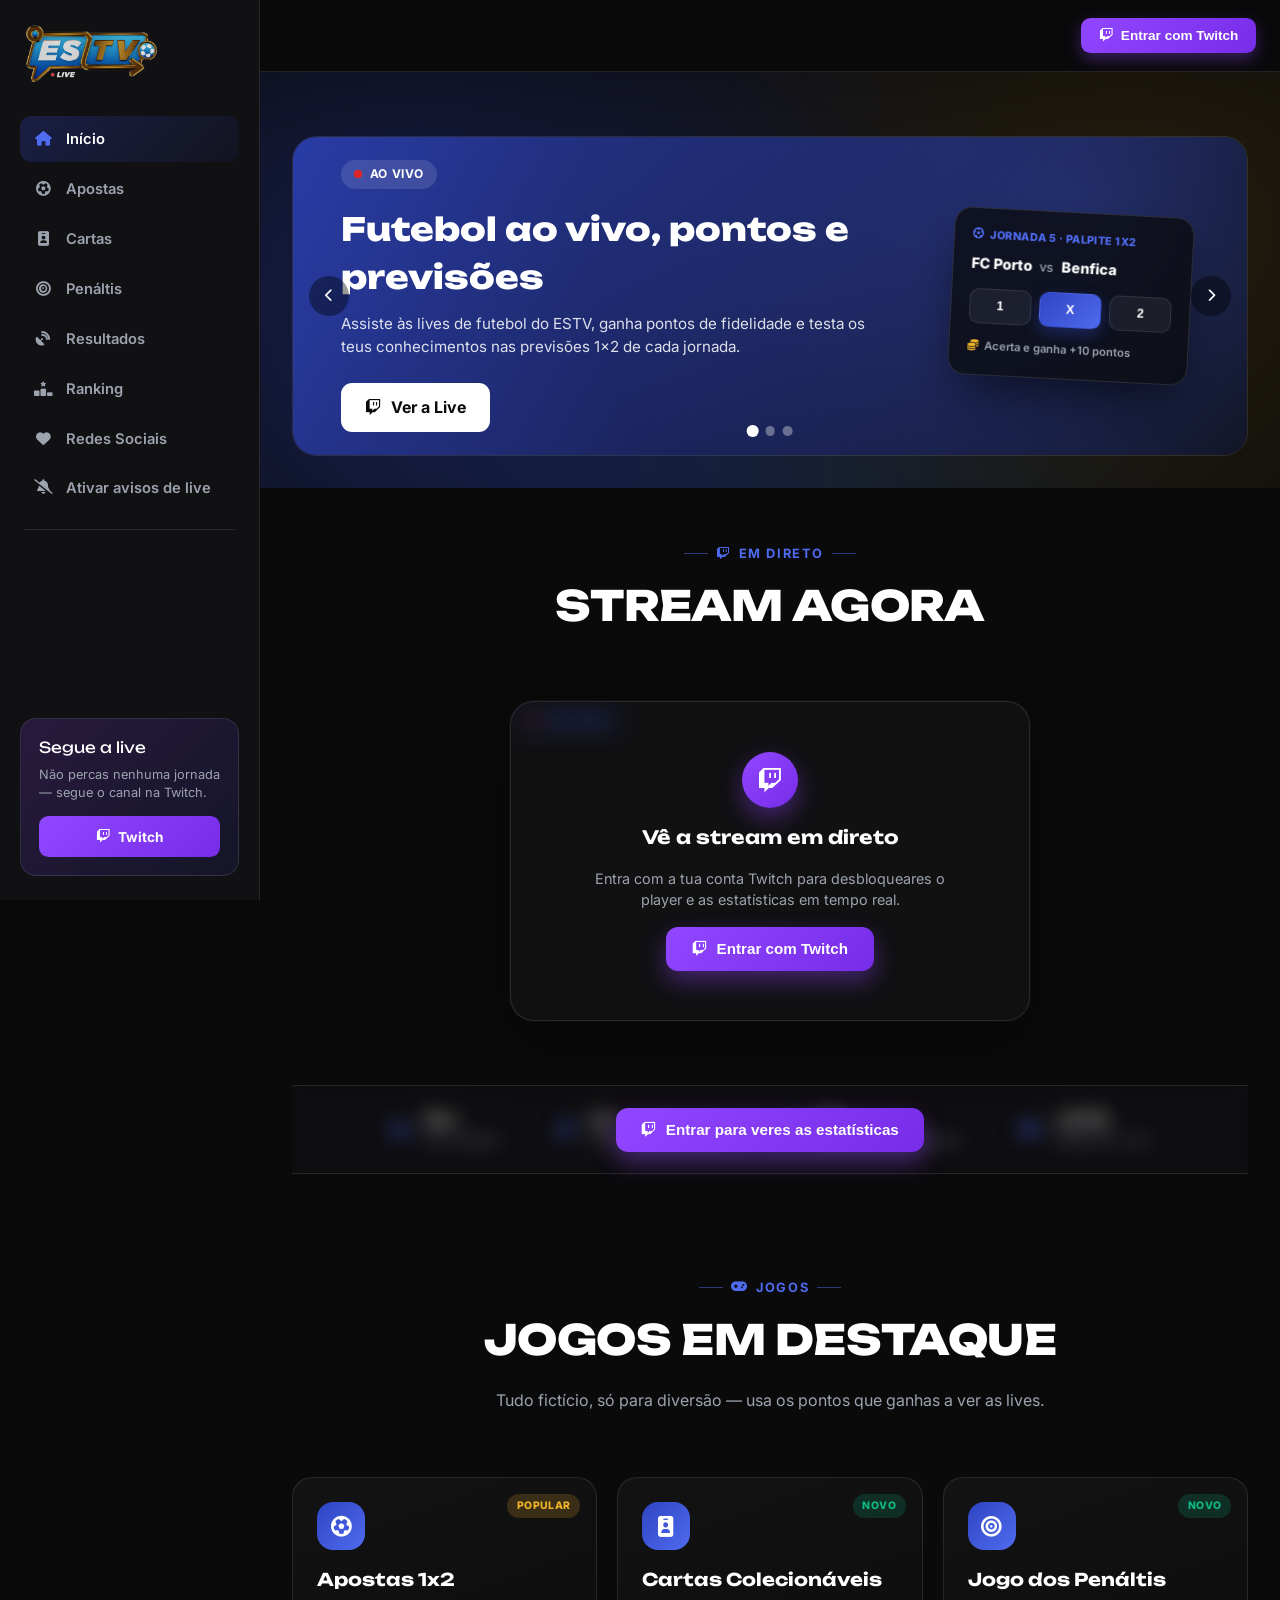
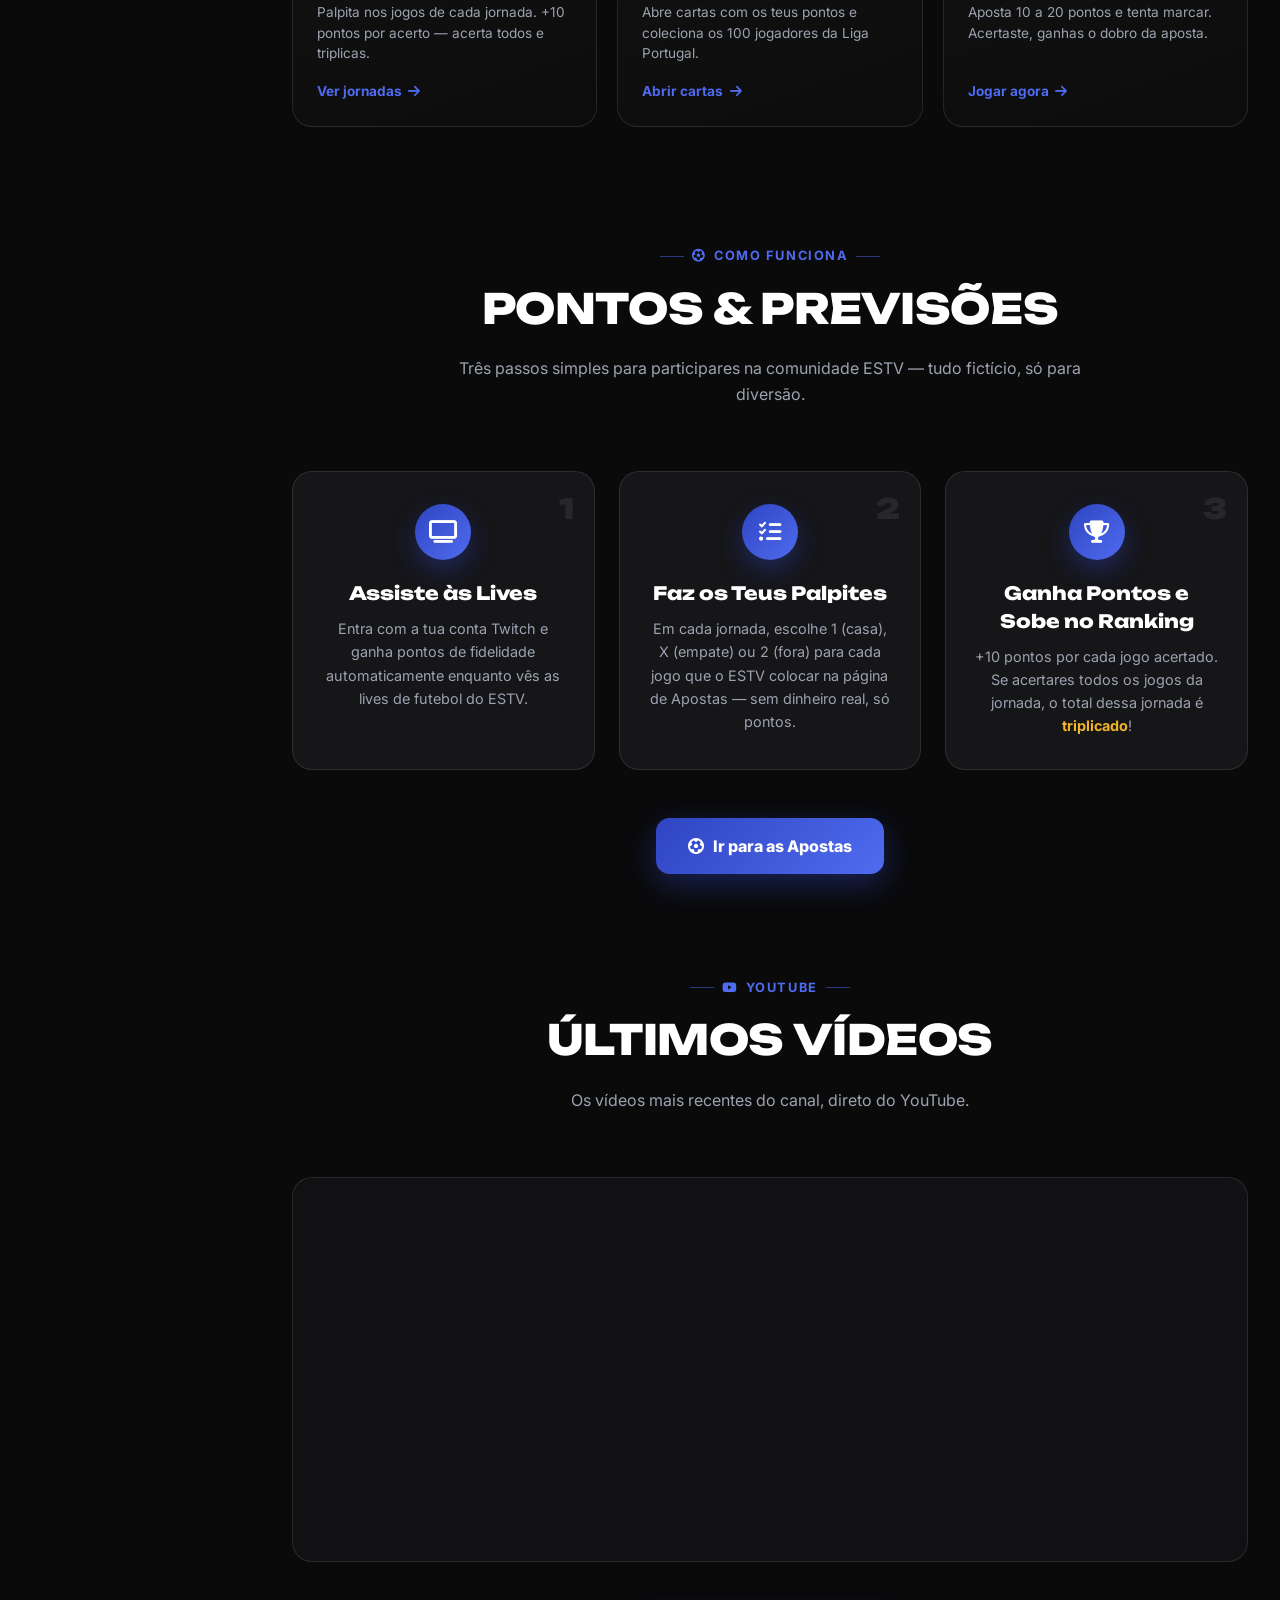
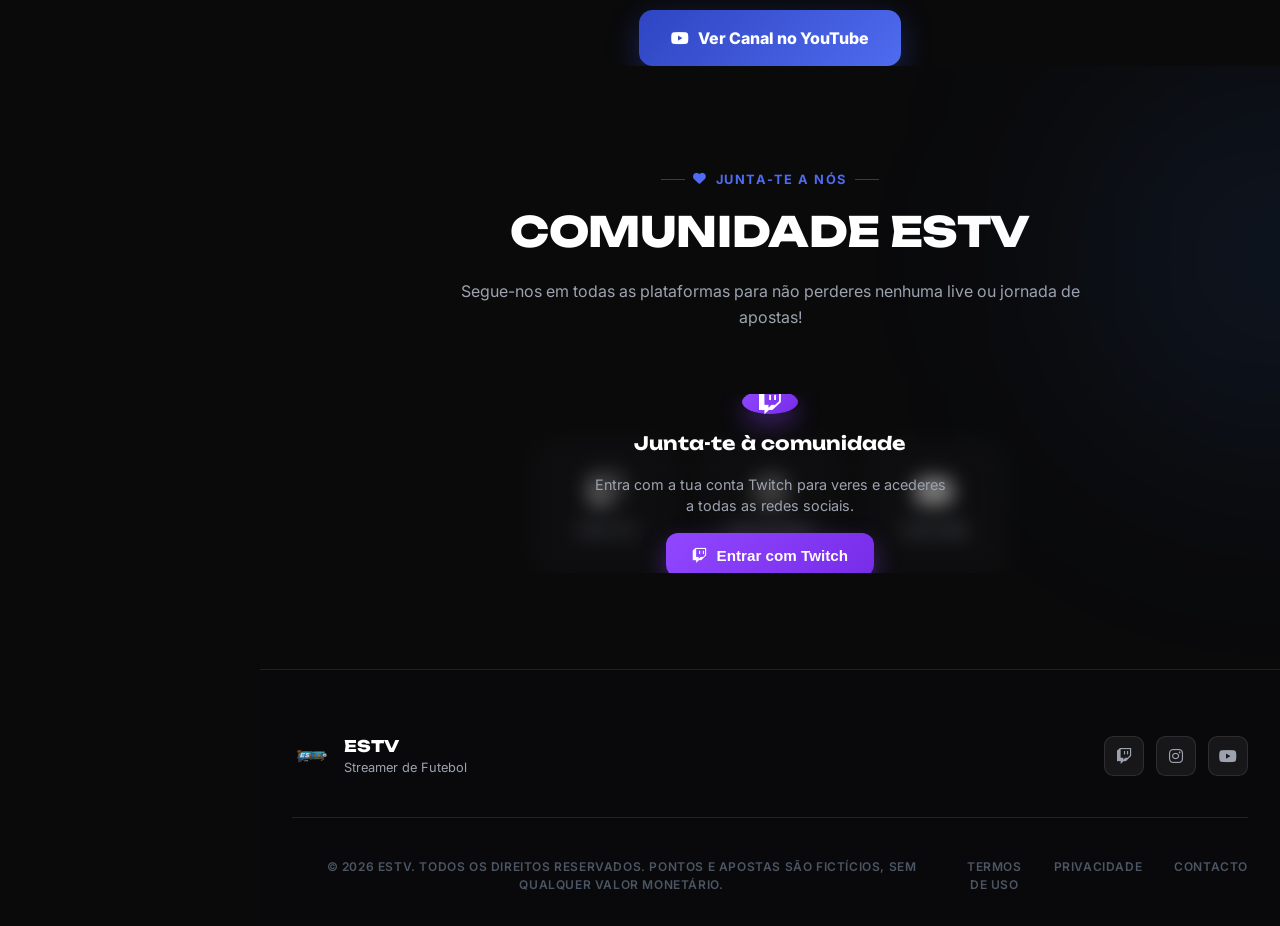
==== commit 3c7b0b9b: "Retira o Treinador do site do ESTV Co-Authored-By: Claude Opus 5.5 <noreply@anthropic.com> Claude-Se" ====
--- a/index.html
+++ b/index.html
@@ -31,7 +31,6 @@
                 <a href="apostas.html" class="nav-link"><i class="fas fa-futbol"></i> Apostas</a>
                 <a href="cartas.html" class="nav-link"><i class="fas fa-id-badge"></i> Cartas</a>
                 <a href="penaltis.html" class="nav-link"><i class="fas fa-bullseye"></i> Penáltis</a>
-                <a href="treinador.html" class="nav-link"><i class="fas fa-clipboard-list"></i> Treinador</a>
                 <a href="resultados.html" class="nav-link"><i class="fas fa-satellite-dish"></i> Resultados</a>
                 <a href="ranking.html" class="nav-link"><i class="fas fa-ranking-star"></i> Ranking</a>
                 <a href="index.html#social" class="nav-link"><i class="fas fa-heart"></i> Redes Sociais</a>
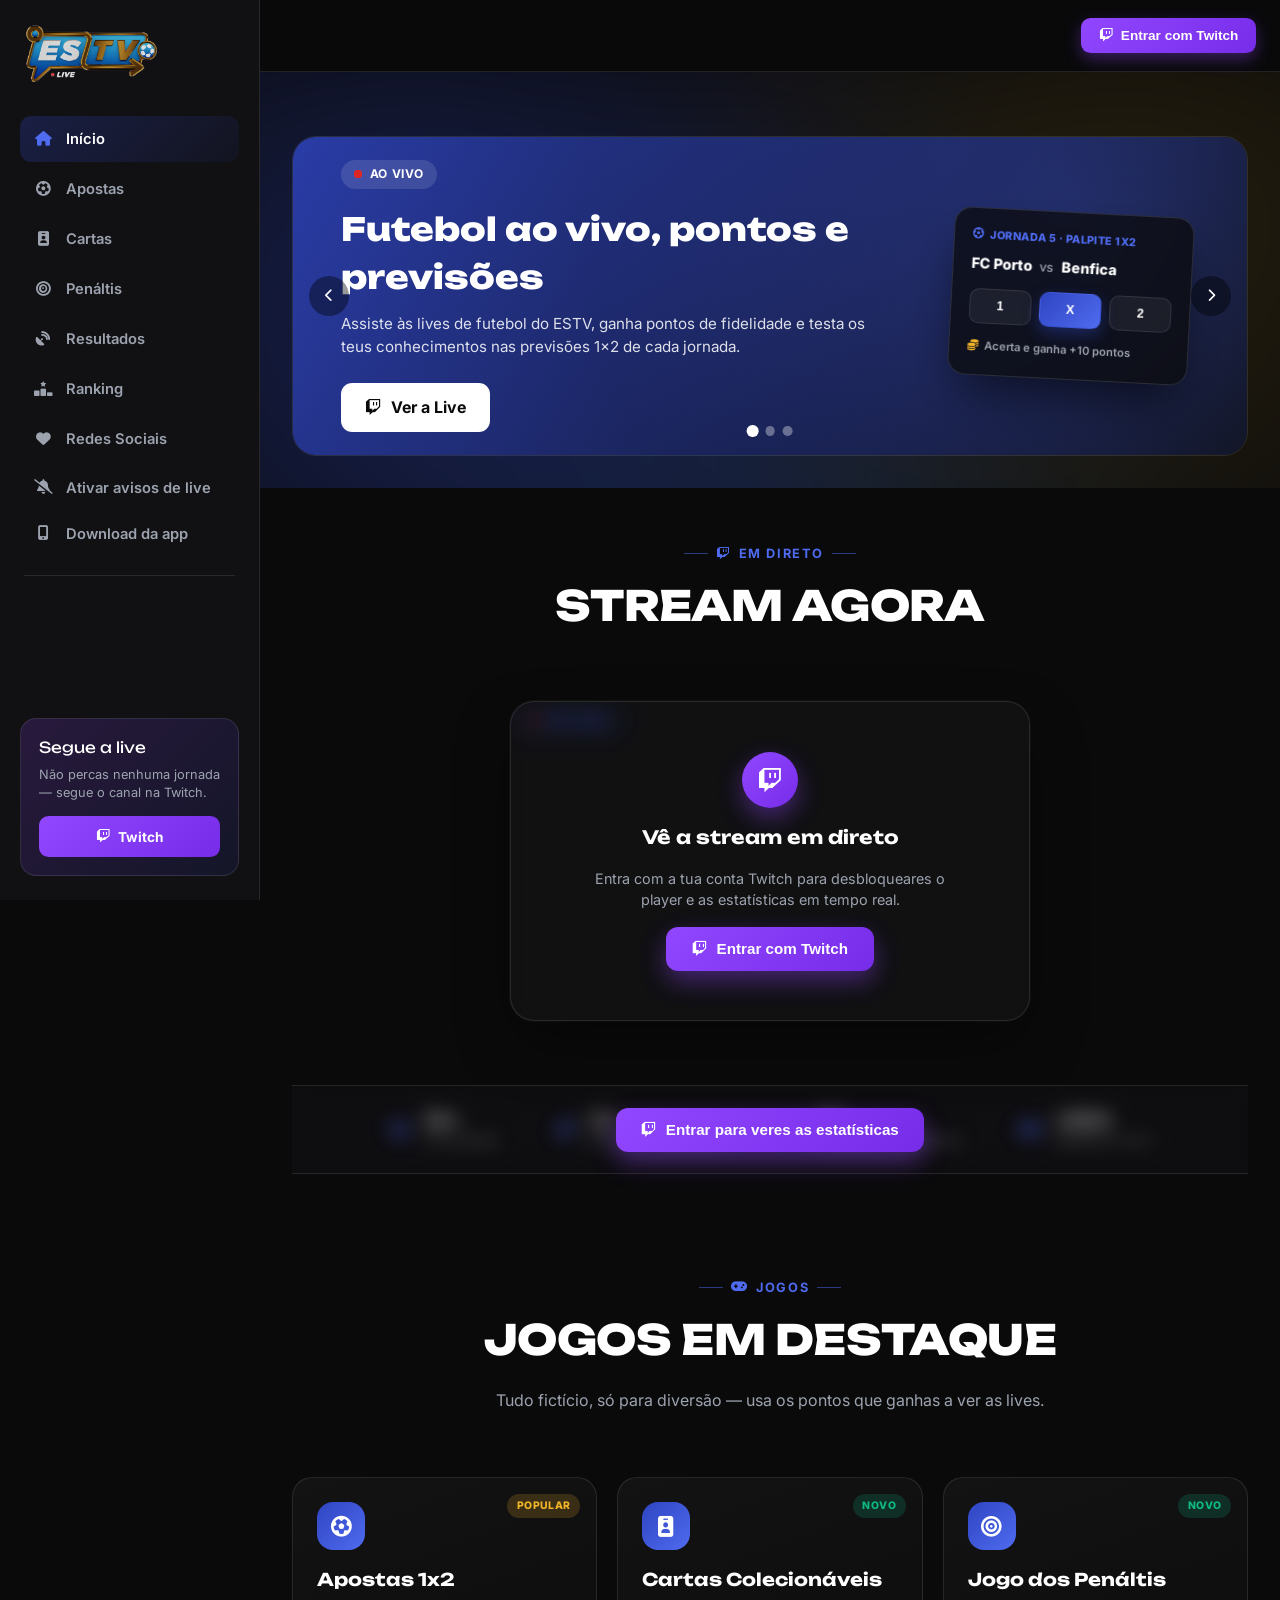
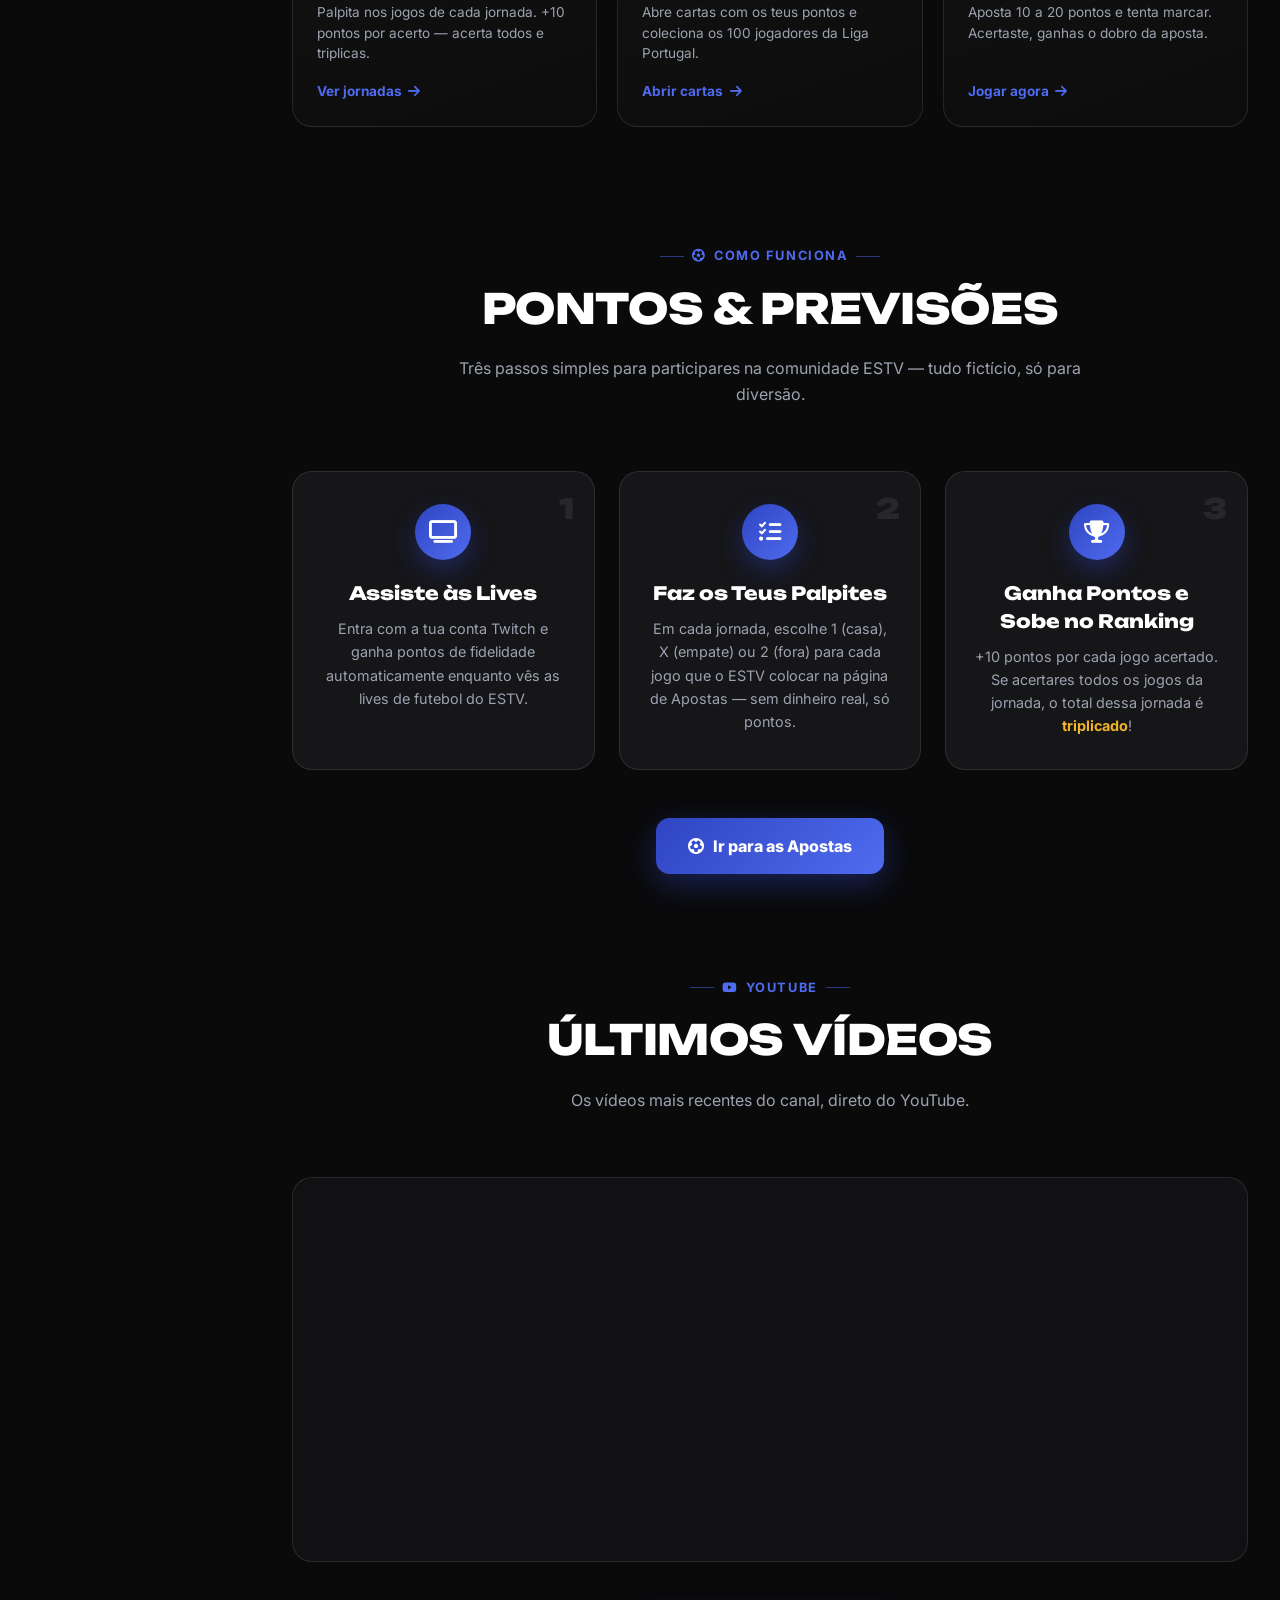
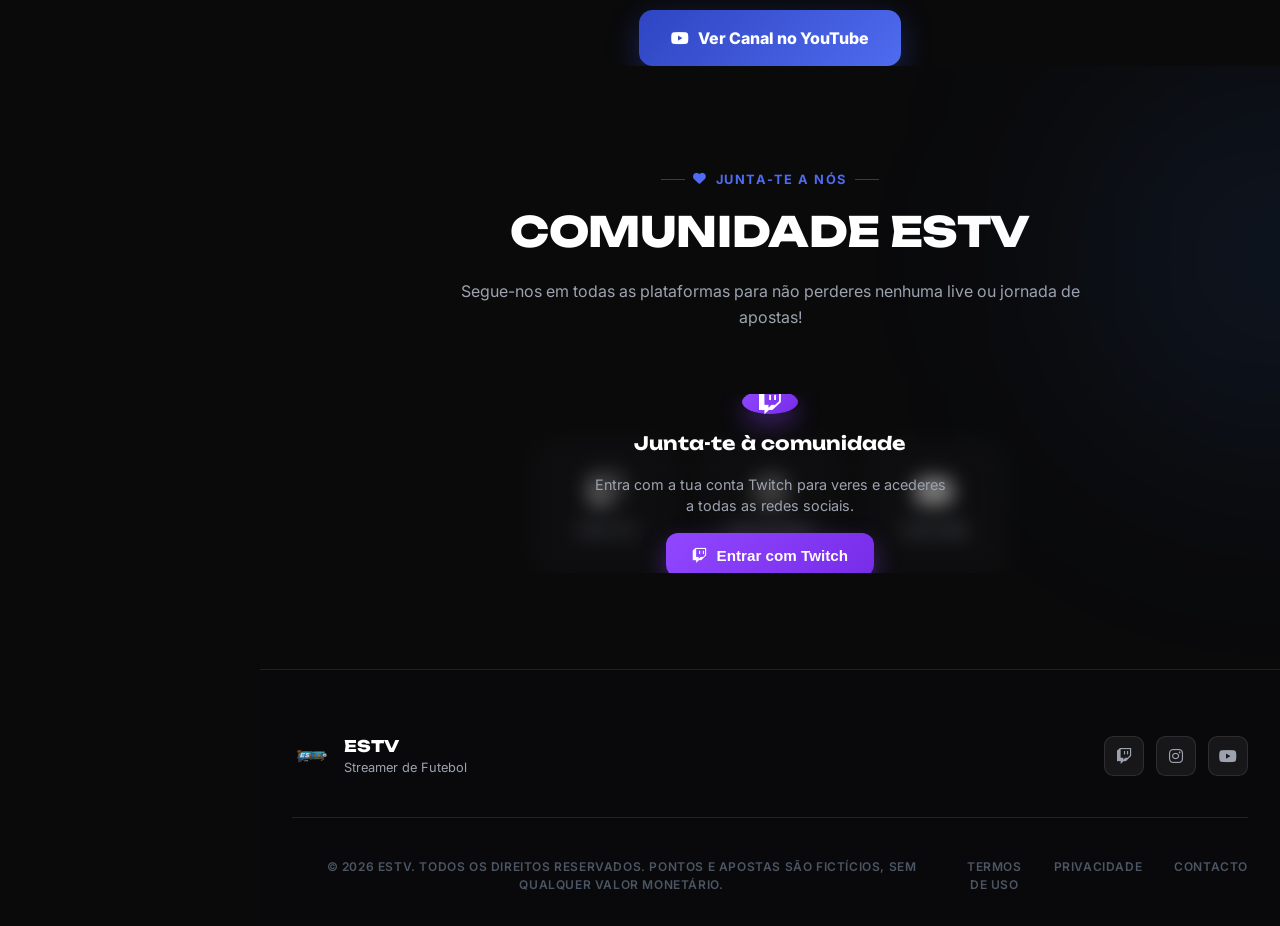
==== commit 4a39f28f: "App: botão 'Download da app' no menu com instruções e botões de instalação (também em estv.pt/#app) " ====
--- a/index.html
+++ b/index.html
@@ -12,7 +12,7 @@
     <meta name="apple-mobile-web-app-status-bar-style" content="black-translucent">
     <meta name="apple-mobile-web-app-title" content="ESTV">
     <link rel="icon" href="assets/logo-b.png">
-    <link rel="stylesheet" href="style.css?v=7">
+    <link rel="stylesheet" href="style.css?v=8">
     <link rel="preconnect" href="https://fonts.googleapis.com">
     <link rel="preconnect" href="https://fonts.gstatic.com" crossorigin>
     <link href="https://fonts.googleapis.com/css2?family=Inter:wght@400;500;600;700;800;900&family=Unbounded:wght@600;700;800;900&display=swap" rel="stylesheet">
@@ -429,6 +429,6 @@
     <script src="estv-config.js?v=1"></script>
     <script src="estv-data.js?v=5"></script>
     <script src="twitch-auth.js?v=4"></script>
-    <script src="notificacoes.js?v=1"></script>
+    <script src="notificacoes.js?v=2"></script>
 </body>
 </html>
--- a/style.css
+++ b/style.css
@@ -4788,3 +4788,19 @@
 .st-eu input { margin-top: 0.2rem; accent-color: var(--blue-light); }
 .st-kpi-tit { font-family: var(--font-body); }
 .st-topo .st-atualizar { width: auto; flex: 0 0 auto; margin: 0; padding: 0.55rem 1.1rem; }
+
+/* ----- App ESTV: descarregar ----- */
+.app-menu-btn i { color: #22c55e; }
+.app-dl { align-items: center; overflow-y: auto; }
+.app-dl .push-modal-box { max-height: calc(100vh - 2rem); overflow-y: auto; }
+.app-dl-botoes { display: flex; flex-wrap: wrap; gap: 0.5rem; margin: 1rem 0 0.4rem; }
+.app-dl-grande { width: 100%; justify-content: center; padding: 0.8rem 1rem; font-size: 0.95rem; background: linear-gradient(135deg, #22c55e, #15803d); }
+.app-dl-plat { margin-top: 0.8rem; padding: 0.8rem 0.9rem; border-radius: 0.9rem; border: 1px solid var(--border-color); background: rgba(255, 255, 255, 0.03); }
+.app-dl-plat.atual { border-color: rgba(34, 197, 94, 0.55); background: rgba(34, 197, 94, 0.07); }
+.app-dl-plat.pisca { animation: appDlPisca 1.2s ease; }
+@keyframes appDlPisca { 30% { box-shadow: 0 0 0 4px rgba(34, 197, 94, 0.45); } }
+.app-dl-plat-tit { color: #fff; font-weight: 800; display: flex; align-items: center; gap: 0.45rem; }
+.app-dl-plat-tit span { margin-left: auto; font-size: 0.7rem; font-weight: 700; color: #22c55e; text-transform: uppercase; letter-spacing: 0.05em; }
+.app-dl-plat ol { margin: 0.5rem 0 0 1.1rem; display: flex; flex-direction: column; gap: 0.35rem; font-size: 0.86rem; }
+.app-dl-aviso { margin-top: 0.75rem; padding: 0.6rem 0.75rem; border-radius: 0.7rem; background: rgba(245, 158, 11, 0.12); border: 1px solid rgba(245, 158, 11, 0.4); color: #fde68a; font-size: 0.85rem; }
+.app-dl-aviso.ok { background: rgba(34, 197, 94, 0.1); border-color: rgba(34, 197, 94, 0.4); color: #bbf7d0; }
